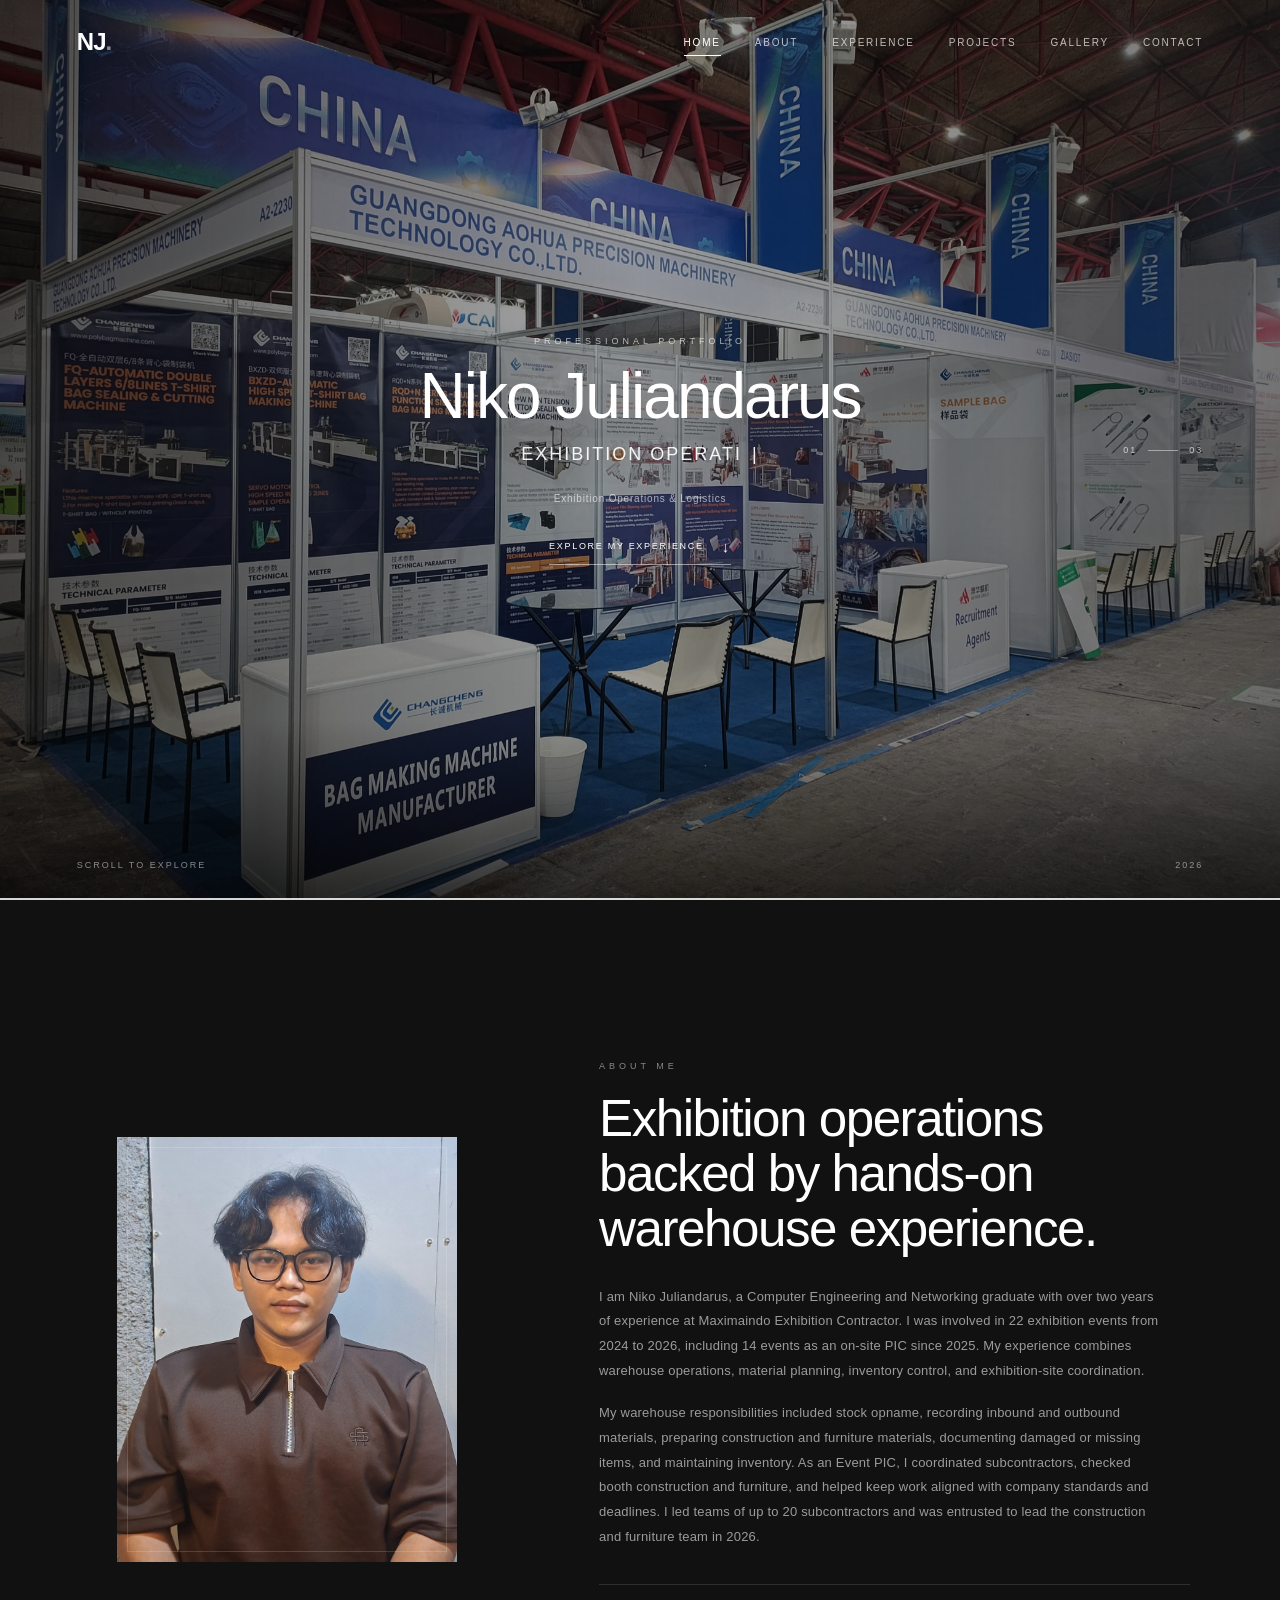
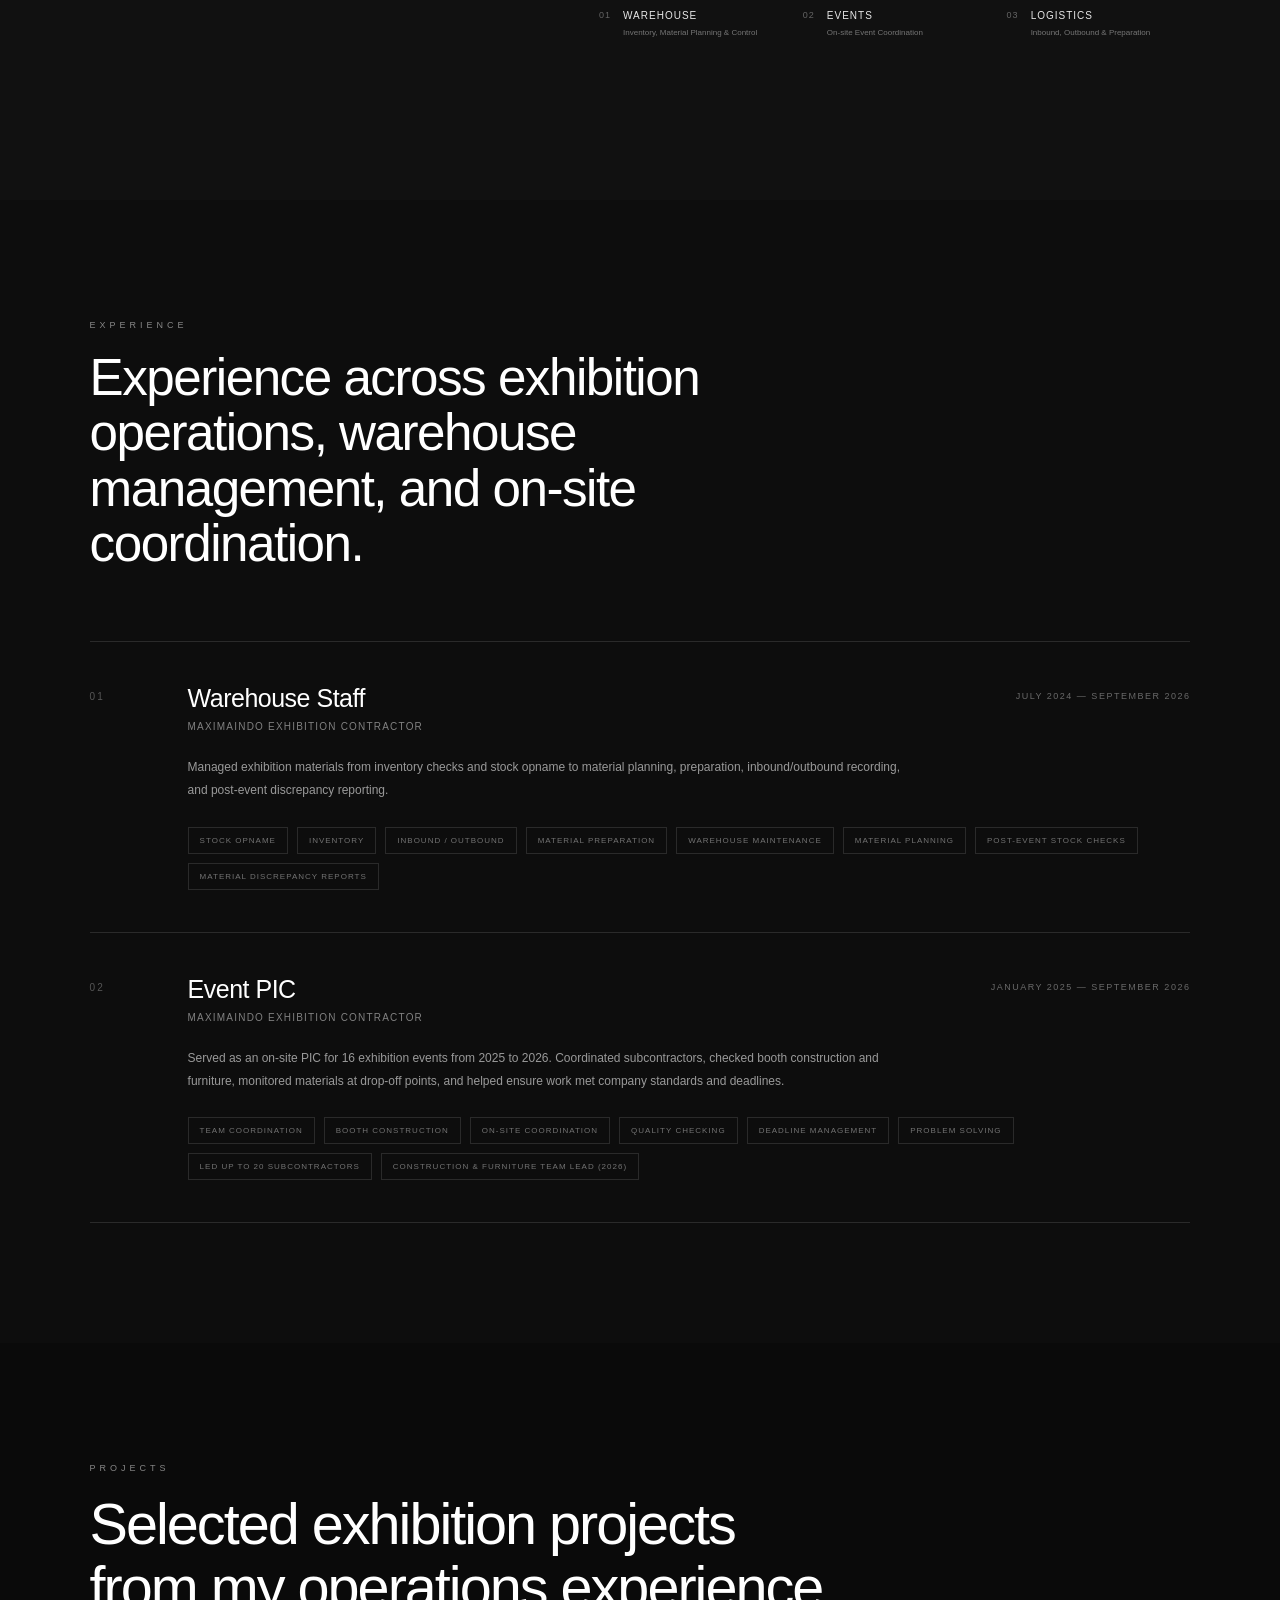
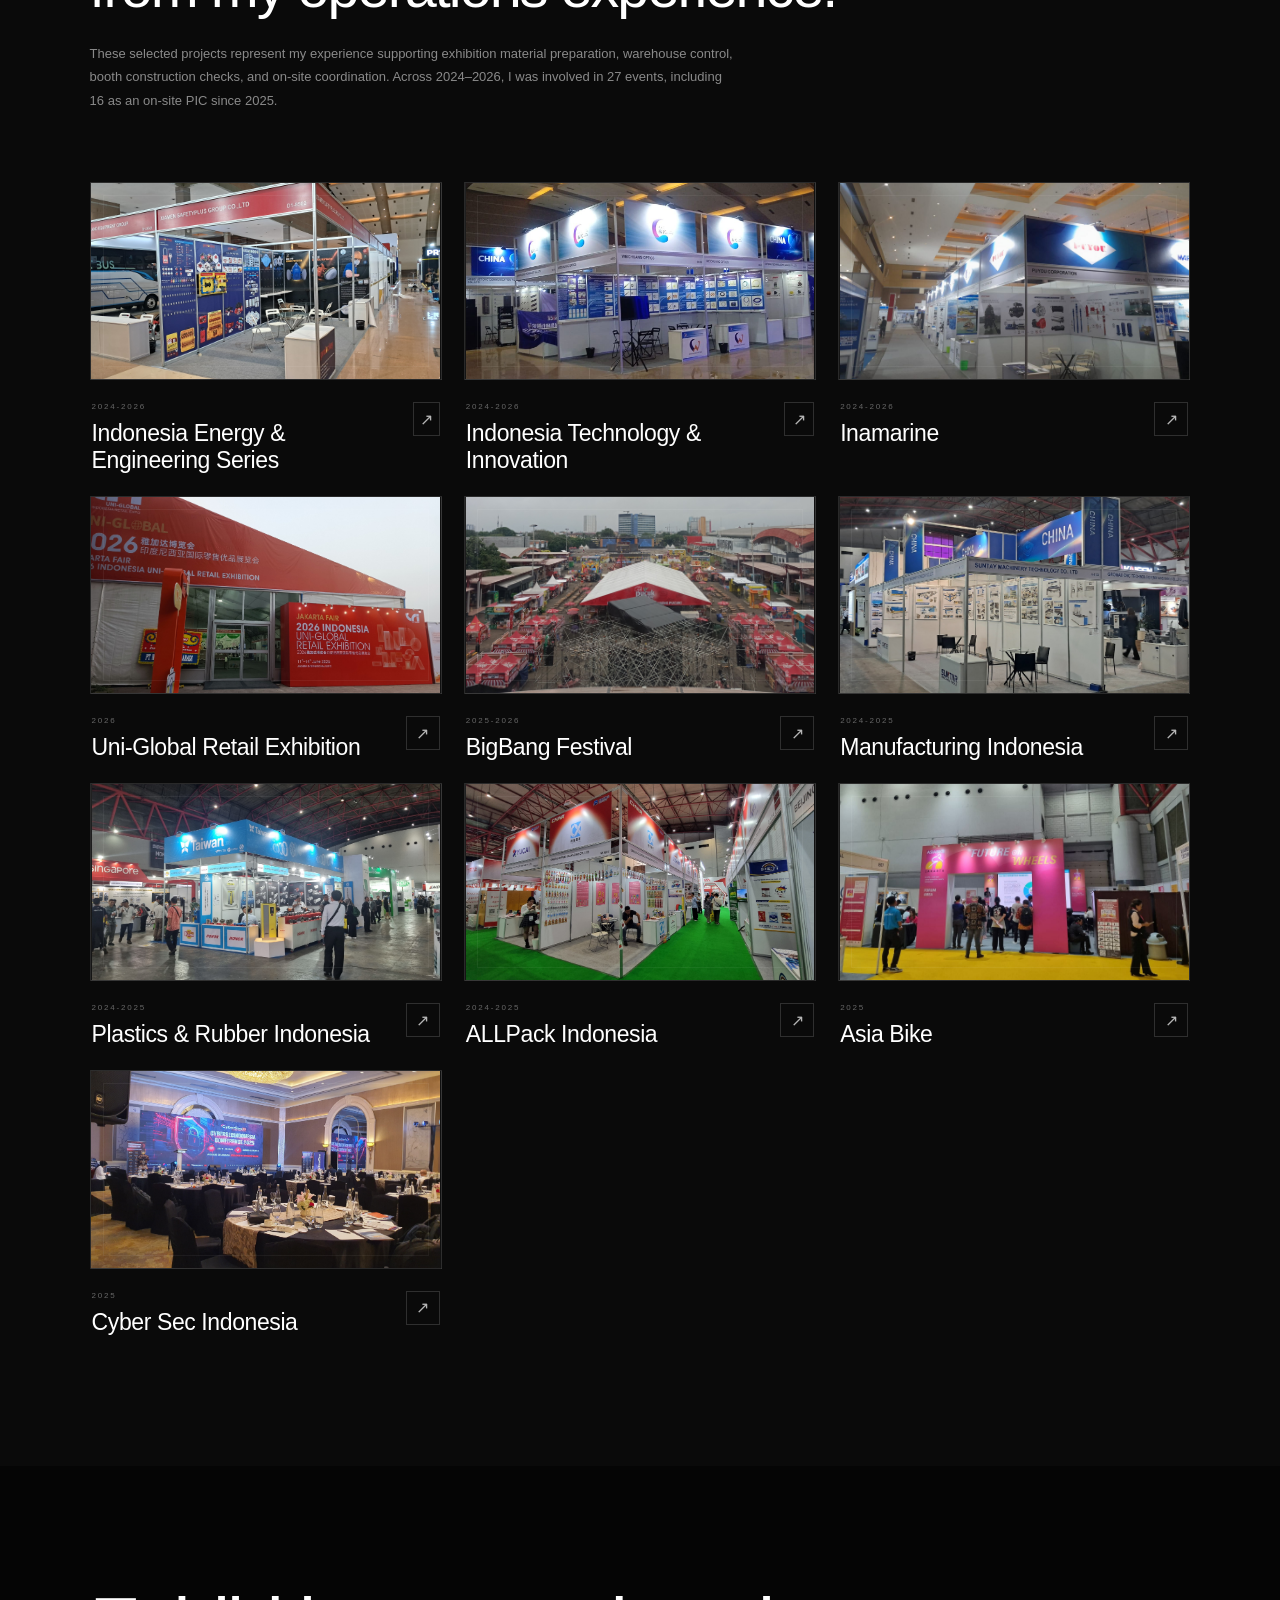
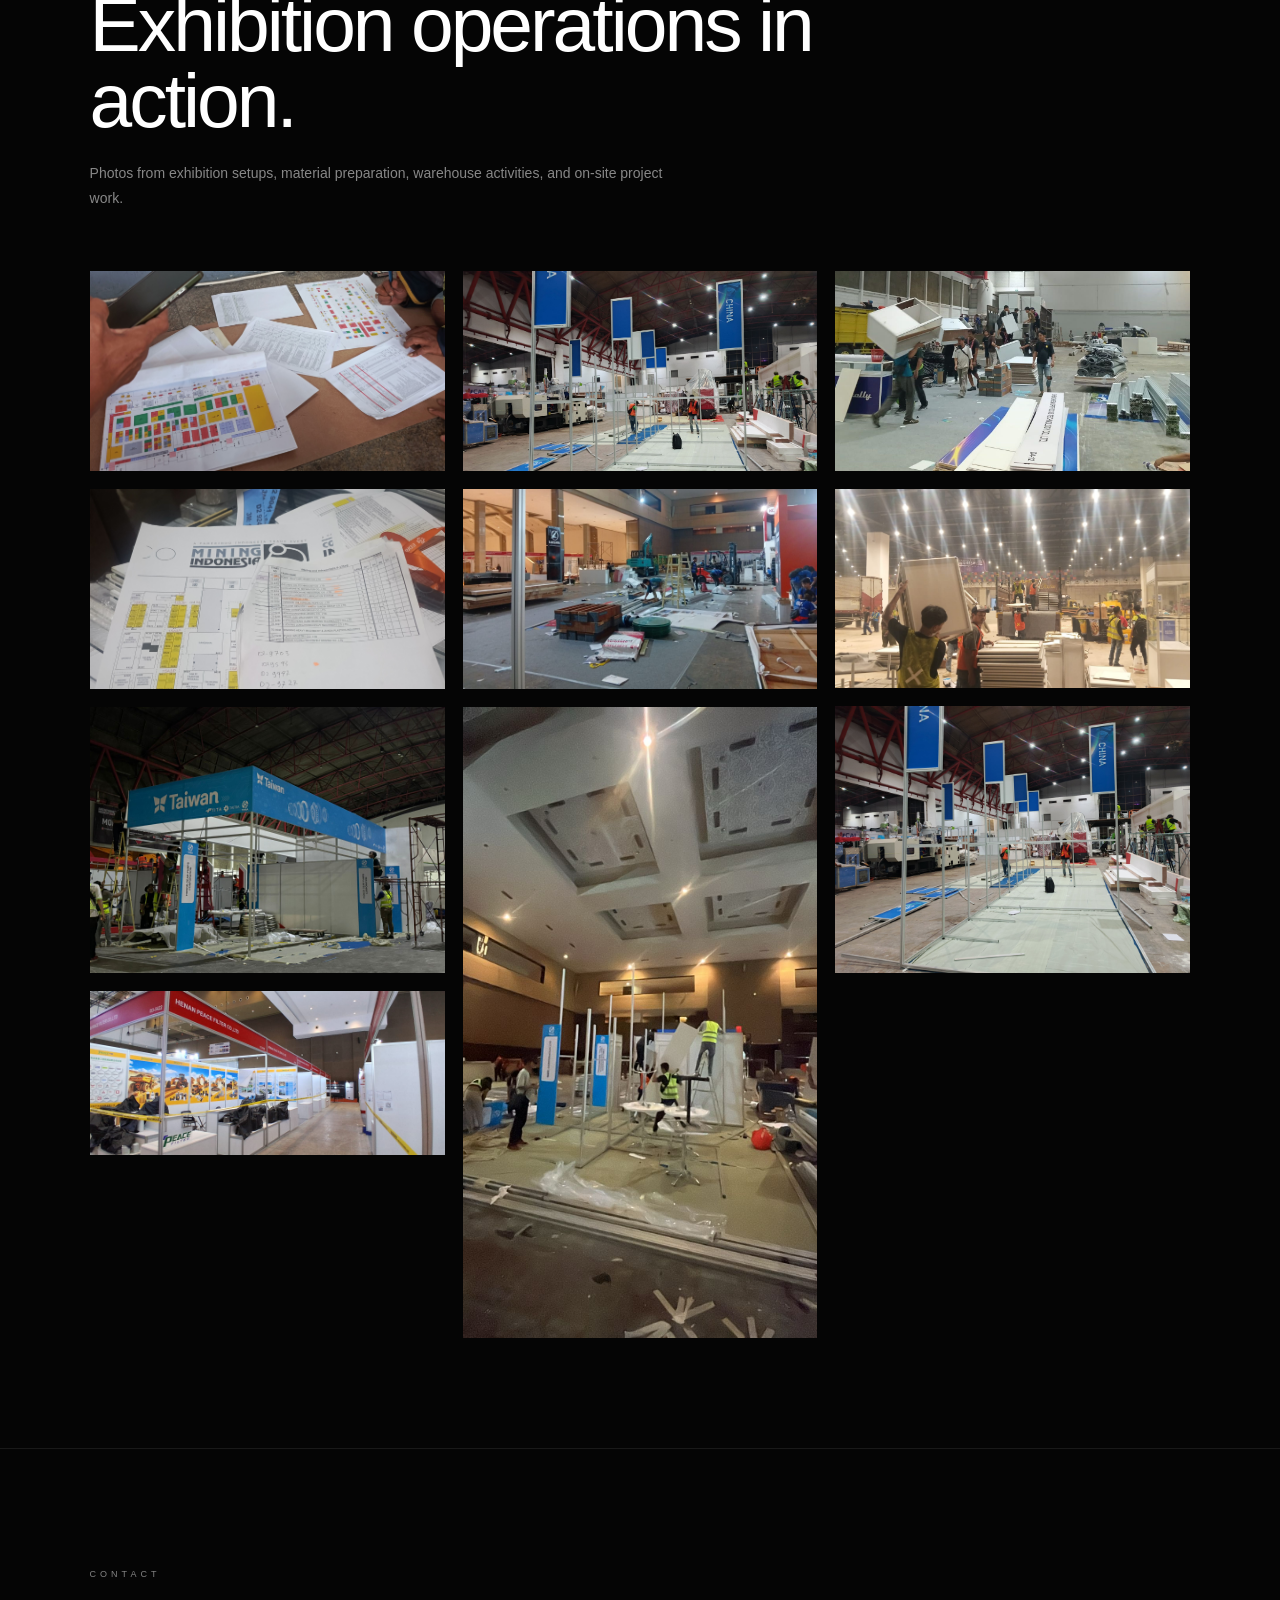
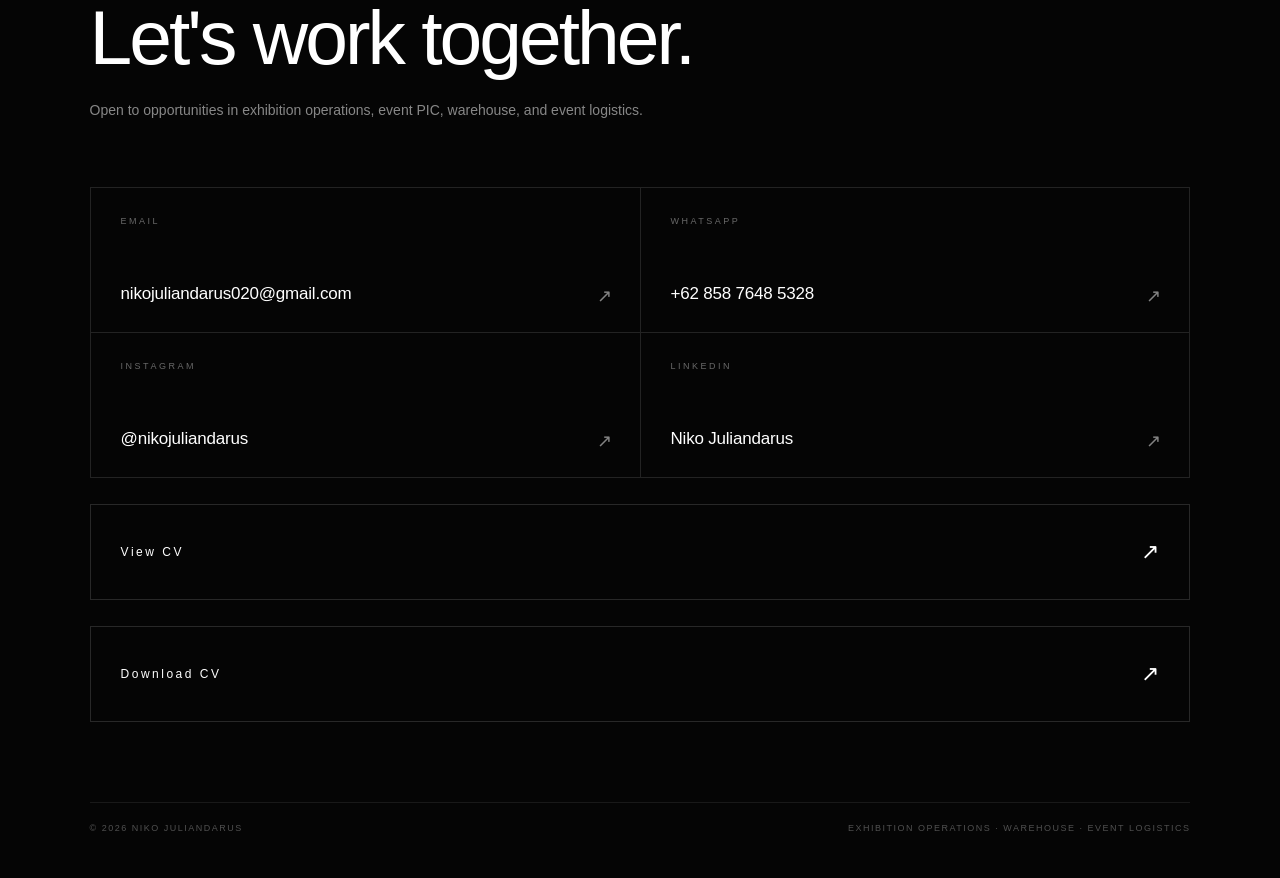
==== index.html @ c2d6fc1d "update index.html" ====
<!DOCTYPE html>
<html lang="en">

<head>

    <meta charset="UTF-8">

    <meta
        name="viewport"
        content="width=device-width, initial-scale=1.0"
    >

    <title>Niko Juliandarus | Portfolio</title>

    <link
        rel="stylesheet"
        href="css/style.css"
    >

</head>


<body>


    <!-- =================================================
         NAVBAR
    ================================================== -->

    <header class="navbar" id="navbar">

        <a
            href="#home"
            class="logo"
        >
            NJ<span>.</span>
        </a>


        <nav class="nav-menu">

            <a
                href="#home"
                class="active"
            >
                Home
            </a>

            <a href="#about">
                About
            </a>

            <a href="#experience">
                Experience
            </a>

            <a href="#projects">
                Projects
            </a>

            <a href="#gallery">
                Gallery
            </a>

            <a href="#contact">
                Contact
            </a>

        </nav>


        <button
            class="menu-toggle"
            aria-label="Open navigation menu"
        >

            <span></span>
            <span></span>
            <span></span>

        </button>

    </header>



    <!-- =================================================
         HOME
    ================================================== -->

    <section
        id="home"
        class="hero"
    >

        <div class="hero-background">

            <img
                src="assets/images/home1.jpg"
                class="hero-slide active"
                alt=""
            >

            <img
                src="assets/images/home2.jpg"
                class="hero-slide"
                alt=""
            >

            <img
                src="assets/images/home3.jpg"
                class="hero-slide"
                alt=""
            >

        </div>


        <div class="hero-overlay"></div>


        <div class="hero-content">

            <p class="hero-label">
                PROFESSIONAL PORTFOLIO
            </p>


            <h1>
                Niko Juliandarus
            </h1>


            <div class="hero-role">

                <span id="typing-role"></span>

                <span class="cursor">
                    |
                </span>

            </div>


            <p class="hero-description">
                Exhibition Operations & Logistics
            </p>


            <a
                href="#experience"
                class="hero-button"
            >

                <span>
                    Explore My Experience
                </span>

                <span>
                    ↓
                </span>

            </a>

        </div>


        <div class="hero-bottom">

            <span>
                Scroll to explore
            </span>

            <span>
                2026
            </span>

        </div>


        <div class="slide-counter">

            <span id="current-slide">
                01
            </span>

            <span class="counter-line"></span>

            <span>
                03
            </span>

        </div>


        <div class="slide-progress">

            <div
                class="slide-progress-bar"
                id="slide-progress-bar"
            ></div>

        </div>

    </section>



    <!-- =================================================
         ABOUT
    ================================================== -->

    <section
        id="about"
        class="about-section"
    >

        <div class="about-container">


            <!-- FOTO -->

            <div class="about-photo">

                <div class="photo-frame">

                    <img
                        src="assets/images/profile.jpg"
                        alt="Niko Juliandarus"
                    >

                </div>

            </div>



            <!-- TEXT -->

            <div class="about-content">

                <p class="section-label">
                    ABOUT ME
                </p>


                <h2>
                    Exhibition operations backed by hands-on warehouse experience.
                </h2>


                <p class="about-text">

                    I am Niko Juliandarus, a Computer Engineering and Networking graduate with over two years of experience at Maximaindo Exhibition Contractor. I was involved in 22 exhibition events from 2024 to 2026, including 14 events as an on-site PIC since 2025. My experience combines warehouse operations, material planning, inventory control, and exhibition-site coordination.

                </p>


                <p class="about-text">

                    My warehouse responsibilities included stock opname, recording inbound and outbound materials, preparing construction and furniture materials, documenting damaged or missing items, and maintaining inventory. As an Event PIC, I coordinated subcontractors, checked booth construction and furniture, and helped keep work aligned with company standards and deadlines. I led teams of up to 20 subcontractors and was entrusted to lead the construction and furniture team in 2026.

                </p>



                <!-- QUICK INFORMATION -->

                <div class="about-info">


                    <div class="info-item">

                        <span class="info-number">
                            01
                        </span>

                        <div>

                            <strong>
                                Warehouse
                            </strong>

                            <small>
                                Inventory, Material Planning & Control
                            </small>

                        </div>

                    </div>


                    <div class="info-item">

                        <span class="info-number">
                            02
                        </span>

                        <div>

                            <strong>
                                Events
                            </strong>

                            <small>
                                On-site Event Coordination
                            </small>

                        </div>

                    </div>


                    <div class="info-item">

                        <span class="info-number">
                            03
                        </span>

                        <div>

                            <strong>
                                Logistics
                            </strong>

                            <small>
                                Inbound, Outbound & Preparation
                            </small>

                        </div>

                    </div>


                </div>

            </div>

        </div>

    </section>



    <!-- =================================================
         FUTURE SECTIONS
    ================================================== -->

    <!-- =================================================
         EXPERIENCE
    ================================================== -->

    <section
        id="experience"
        class="experience-section"
    >

        <div class="experience-container">

            <div class="experience-heading">
                <p class="section-label">EXPERIENCE</p>
                <h2>Experience across exhibition operations, warehouse management, and on-site coordination.</h2>
            </div>

            <div class="experience-list">

                <article class="experience-card">
                    <div class="experience-number">01</div>
                    <div class="experience-content">
                        <div class="experience-top">
                            <div>
                                <h3>Warehouse Staff</h3>
                                <p class="experience-company">Maximaindo Exhibition Contractor</p>
                            </div>
                            <span class="experience-date">July 2024 — September 2026</span>
                        </div>

                        <p class="experience-summary">
                            Managed exhibition materials from inventory checks and stock opname to material planning, preparation, inbound/outbound recording, and post-event discrepancy reporting.
                        </p>

                        <div class="experience-details">
                            <span>Stock Opname</span>
                            <span>Inventory</span>
                            <span>Inbound / Outbound</span>
                            <span>Material Preparation</span>
                            <span>Warehouse Maintenance</span>
                            <span>Material Planning</span>
                            <span>Post-event Stock Checks</span>
                            <span>Material Discrepancy Reports</span>
                        </div>
                    </div>
                </article>

                <article class="experience-card">
                    <div class="experience-number">02</div>
                    <div class="experience-content">
                        <div class="experience-top">
                            <div>
                                <h3>Event PIC</h3>
                                <p class="experience-company">Maximaindo Exhibition Contractor</p>
                            </div>
                            <span class="experience-date">January 2025 — September 2026</span>
                        </div>

                        <p class="experience-summary">
                            Served as an on-site PIC for 16 exhibition events from 2025 to 2026. Coordinated subcontractors, checked booth construction and furniture, monitored materials at drop-off points, and helped ensure work met company standards and deadlines.
                        </p>

                        <div class="experience-details">
                            <span>Team Coordination</span>
                            <span>Booth Construction</span>
                            <span>On-site Coordination</span>
                            <span>Quality Checking</span>
                            <span>Deadline Management</span>
                            <span>Problem Solving</span>
                            <span>Led up to 20 Subcontractors</span>
                            <span>Construction & Furniture Team Lead (2026)</span>
                        </div>
                    </div>
                </article>

            </div>
        </div>
    </section>


   <!-- =================================================
         PROJECTS
    ================================================== -->

    <section
        id="projects"
        class="projects-section"
    >

        <div class="projects-container">

            <div class="projects-heading">
                <p class="section-label">PROJECTS</p>
                <h2>Selected exhibition projects from my operations experience.</h2>
                <p class="projects-intro">
                    These selected projects represent my experience supporting exhibition material preparation,
                    warehouse control, booth construction checks, and on-site coordination. Across 2024–2026,
                    I was involved in 27 events, including 16 as an on-site PIC since 2025.
                </p>
            </div>

            <div class="projects-grid">
                <article class="project-card">
                    <div class="project-visual">
                      <img src="assets/images/Iee.jpg" alt="Indonesia Energy & Engineering Series">
                    </div>
                    <div class="project-info">
                        <div>
                            <p class="project-type">2024-2026</p>
                            <h3>Indonesia Energy & Engineering Series</h3>
                        </div>
                        <span class="project-arrow">↗</span>
                    </div>
                </article>

                <article class="project-card">
                    <div class="project-visual">
                      <img src="assets/images/Inti.jpg" alt="Indonesia Technology & Innovation">
                    </div>
                    <div class="project-info">
                        <div>
                            <p class="project-type">2024-2026</p>
                            <h3>Indonesia Technology & Innovation</h3>
                        </div>
                        <span class="project-arrow">↗</span>
                    </div>
                </article>
              
                <article class="project-card">
                    <div class="project-visual">
                      <img src="assets/images/Inamarine.jpg" alt="Inamarine">
                    </div>
                    <div class="project-info">
                        <div>
                            <p class="project-type">2024-2026</p>
                            <h3>Inamarine</h3>
                        </div>
                        <span class="project-arrow">↗</span>
                    </div>
                </article>

                <article class="project-card">
                    <div class="project-visual">
                      <img src="assets/images/uniglobal.jpg" alt="Uni-Global Retail Exhibition">
                    </div>
                    <div class="project-info">
                        <div>
                            <p class="project-type">2026</p>
                            <h3>Uni-Global Retail Exhibition</h3>
                        </div>
                        <span class="project-arrow">↗</span>
                    </div>
                </article>
              
                <article class="project-card">
                    <div class="project-visual">
                      <img src="assets/images/bigbang.jpg" alt="BigBang 2025-2026">
                    </div>
                    <div class="project-info">
                        <div>
                            <p class="project-type">2025-2026</p>
                            <h3>BigBang Festival</h3>
                        </div>
                        <span class="project-arrow">↗</span>
                    </div>
                </article>
              
                <article class="project-card">
                    <div class="project-visual">
                      <img src="assets/images/Manufacturing.jpg" alt="Manufacturing Indonesia">
                    </div>
                    <div class="project-info">
                        <div>
                            <p class="project-type">2024-2025</p>
                            <h3>Manufacturing Indonesia</h3>
                        </div>
                        <span class="project-arrow">↗</span>
                    </div>
                </article>
              
                <article class="project-card">
                    <div class="project-visual">
                      <img src="assets/images/Pri.jpg" alt="Plastics & Rubber Indonesia">
                    </div>
                    <div class="project-info">
                        <div>
                            <p class="project-type">2024-2025</p>
                            <h3>Plastics & Rubber Indonesia</h3>
                        </div>
                        <span class="project-arrow">↗</span>
                    </div>
                </article>
              
                <article class="project-card">
                    <div class="project-visual">
                      <img src="assets/images/Allpack.jpg" alt="AllPack Indonesia">
                    </div>
                    <div class="project-info">
                        <div>
                            <p class="project-type">2024-2025</p>
                            <h3>ALLPack Indonesia</h3>
                        </div>
                        <span class="project-arrow">↗</span>
                    </div>
                </article>

                <article class="project-card">
                    <div class="project-visual">
                        <img src="assets/images/Asiabike.jpg" alt="Asia Bike">
                    </div>
                    <div class="project-info">
                        <div>
                            <p class="project-type">2025</p>
                            <h3>Asia Bike</h3>
                        </div>
                        <span class="project-arrow">↗</span>
                    </div>
                </article>

                <article class="project-card">
                    <div class="project-visual">
                        <img src="assets/images/Csi.jpg" alt="CyberSecID">
                    </div>
                    <div class="project-info">
                        <div>
                            <p class="project-type">2025</p>
                            <h3>Cyber Sec Indonesia</h3>
                        </div>
                        <span class="project-arrow">↗</span>
                    </div>
                </article>

            </div>
        </div>
    </section>

    <!-- =====================================================
     GALLERY
===================================================== -->

<section class="gallery-section" id="gallery">

    <div class="gallery-container">

        <div class="gallery-heading">
            <h2>Exhibition operations in action.</h2>

            <p class="gallery-intro">
                Photos from exhibition setups, material preparation, warehouse activities,
                and on-site project work.
            </p>
        </div>


        <!-- MASONRY GALLERY -->

        <div class="gallery-masonry">

            <!-- D1 -->
            <div class="gallery-item">
                <img
                    src="assets/images/D1.jpg"
                    alt="Exhibition operations"
                    loading="lazy"
                >
            </div>

            <!-- D2 -->
            <div class="gallery-item">
                <img
                    src="assets/images/D2.jpg"
                    alt="Exhibition operations"
                    loading="lazy"
                >
            </div>

            <!-- D3 -->
            <div class="gallery-item">
                <img
                    src="assets/images/D3.jpg"
                    alt="Exhibition setup"
                    loading="lazy"
                >
            </div>

            <!-- D4 -->
            <div class="gallery-item">
                <img
                    src="assets/images/D4.jpg"
                    alt="Exhibition operations"
                    loading="lazy"
                >
            </div>

            <!-- D5 -->
            <div class="gallery-item">
                <img
                    src="assets/images/D5.jpg"
                    alt="Exhibition booth"
                    loading="lazy"
                >
            </div>

            <!-- D6 -->
            <div class="gallery-item">
                <img
                    src="assets/images/D6.jpg"
                    alt="On-site exhibition work"
                    loading="lazy"
                >
            </div>

            <!-- D7 -->
            <div class="gallery-item">
                <img
                    src="assets/images/D7.jpg"
                    alt="Exhibition setup"
                    loading="lazy"
                >
            </div>

            <!-- D8 -->
            <div class="gallery-item">
                <img
                    src="assets/images/D8.jpg"
                    alt="Event operations"
                    loading="lazy"
                >
            </div>

            <!-- D9 -->
            <div class="gallery-item">
                <img
                    src="assets/images/D9.jpg"
                    alt="Exhibition work"
                    loading="lazy"
                >
            </div>

            <!-- D10 -->
            <div class="gallery-item">
                <img
                    src="assets/images/D10.jpg"
                    alt="Exhibition operations"
                    loading="lazy"
                >
            </div>

        </div>

    </div>

</section>


    <section id="contact" class="contact-section">
        <div class="contact-container">
            <div class="contact-heading">
                <div class="section-label">CONTACT</div>
                <h2>Let's work together.</h2>
                <p>Open to opportunities in exhibition operations, event PIC, warehouse, and event logistics.</p>
            </div>

            <div class="contact-links">
                <a class="contact-card email-link" href="mailto:nikojuliandarus020@gmail.com" data-email="nikojuliandarus020@gmail.com">
                  <span class="contact-type">EMAIL</span>
                  <span class="contact-value">nikojuliandarus020@gmail.com</span>
                  <span class="contact-arrow">↗</span>
                </a>
                <a class="contact-card" href="https://wa.me/6285876485328" target="_blank" rel="noopener">
                    <span class="contact-type">WHATSAPP</span>
                    <span class="contact-value">+62 858 7648 5328</span>
                    <span class="contact-arrow">↗</span>
                </a>
                <a class="contact-card" href="https://instagram.com/nikojuliandarus" target="_blank" rel="noopener">
                    <span class="contact-type">INSTAGRAM</span>
                    <span class="contact-value">@nikojuliandarus</span>
                    <span class="contact-arrow">↗</span>
                </a>
                <a class="contact-card" href="https://www.linkedin.com/in/niko-juliandarus-153a88342?utm_source=share_via&utm_content=profile&utm_medium=member_android" target="_blank" rel="noopener">
                    <span class="contact-type">LINKEDIN</span>
                    <span class="contact-value">Niko Juliandarus</span>
                    <span class="contact-arrow">↗</span>
                </a>
            </div>

            <a class="contact-cta" href="cv/NikoJuliandarus-cv.pdf">
                <span>View CV</span>
                <span>↗</span>
            </a>

            <a class="contact-cta" href="cv/NikoJuliandarus-cv.pdf" id="btn-download-cv">
              <span>Download CV</span>
              <span>↗</span>
            </a>

            <div class="contact-footer">
                <span>© 2026 Niko Juliandarus</span>
                <span>Exhibition Operations · Warehouse · Event Logistics</span>
            </div>
        </div>
    </section>



    <script src="js/script.js"></script>

</body>

</html>
---- css/style.css ----
/* =====================================================
   RESET
===================================================== */

* {
    margin: 0;
    padding: 0;
    box-sizing: border-box;
}


html {
    scroll-behavior: smooth;
}


body {
    margin: 0;

    background: #111;

    color: #fff;

    font-family:
        Arial,
        Helvetica,
        sans-serif;

    overflow-x: hidden;
}


a {
    color: inherit;
    text-decoration: none;
}


button {
    font-family: inherit;
}



/* =====================================================
   NAVBAR
===================================================== */

.navbar {
    position: fixed;

    top: 0;
    left: 0;

    width: 100%;
    height: 85px;

    padding: 0 6vw;

    display: flex;

    align-items: center;

    justify-content: space-between;

    z-index: 1000;

    background:
        rgba(10, 10, 10, 0);

    border-bottom:
        1px solid
        rgba(255, 255, 255, 0);

    transition:
        background 0.4s ease,
        backdrop-filter 0.4s ease,
        -webkit-backdrop-filter 0.4s ease,
        border-color 0.4s ease,
        box-shadow 0.4s ease;
}


.navbar.scrolled {

    background:
        rgba(10, 10, 10, 0.68);

    backdrop-filter:
        blur(16px);

    -webkit-backdrop-filter:
        blur(16px);

    border-bottom:
        1px solid
        rgba(255, 255, 255, 0.08);

    box-shadow:
        0 10px 30px
        rgba(0, 0, 0, 0.15);
}



/* =====================================================
   LOGO
===================================================== */

.logo {
    font-size: 24px;

    font-weight: 600;

    letter-spacing: -1px;

    color: #fff;
}


.logo span {
    opacity: 0.5;
}



/* =====================================================
   NAVIGATION
===================================================== */

.nav-menu {

    display: flex;

    align-items: center;

    gap: 34px;

}


.nav-menu a {

    position: relative;

    color:
        rgba(255, 255, 255, 0.7);

    font-size: 10px;

    font-weight: 500;

    letter-spacing: 1.8px;

    text-transform: uppercase;

    transition:
        color 0.3s ease;

}


.nav-menu a::after {

    content: "";

    position: absolute;

    left: 0;
    bottom: -8px;

    width: 0;
    height: 1px;

    background: #fff;

    transition:
        width 0.3s ease;

}


.nav-menu a:hover {

    color: #fff;

}


.nav-menu a:hover::after {

    width: 100%;

}


.nav-menu a.active {

    color: #fff;

}


.nav-menu a.active::after {

    width: 100%;

}



/* =====================================================
   MOBILE MENU
===================================================== */

.menu-toggle {

    display: none;

    width: 40px;
    height: 40px;

    border: none;

    background: transparent;

    cursor: pointer;

    flex-direction: column;

    justify-content: center;

    align-items: flex-end;

    gap: 6px;

}


.menu-toggle span {

    display: block;

    height: 1px;

    background: #fff;

}


.menu-toggle span:nth-child(1) {

    width: 25px;

}


.menu-toggle span:nth-child(2) {

    width: 17px;

}


.menu-toggle span:nth-child(3) {

    width: 25px;

}



/* =====================================================
   HOME
===================================================== */

.hero {

    position: relative;

    width: 100%;
    height: 100vh;

    min-height: 600px;

    overflow: hidden;

    display: flex;

    align-items: center;

    justify-content: center;

}



/* =====================================================
   HERO BACKGROUND
===================================================== */

.hero-background {

    position: absolute;

    inset: 0;

    width: 100%;
    height: 100%;

    overflow: hidden;

    z-index: 0;

    background: #111;

}


.hero-slide {

    position: absolute;

    inset: 0;

    width: 100%;
    height: 100%;

    object-fit: cover;

    object-position: center;

    display: block;

    opacity: 0;

    transition:
        opacity 1.8s ease-in-out;

    backface-visibility: hidden;

    -webkit-backface-visibility: hidden;

}


.hero-slide.active {

    opacity: 1;

    z-index: 2;

}



/* =====================================================
   HERO OVERLAY
===================================================== */

.hero-overlay {

    position: absolute;

    inset: 0;

    z-index: 3;

    background:
        linear-gradient(
            90deg,
            rgba(0, 0, 0, 0.60),
            rgba(0, 0, 0, 0.35),
            rgba(0, 0, 0, 0.55)
        );

    pointer-events: none;

}



/* =====================================================
   HERO BOTTOM GRADIENT
===================================================== */

.hero::after {

    content: "";

    position: absolute;

    left: 0;
    right: 0;
    bottom: 0;

    height: 180px;

    z-index: 4;

    background:
        linear-gradient(
            to top,
            rgba(0, 0, 0, 0.65),
            transparent
        );

    pointer-events: none;

}



/* =====================================================
   HERO CONTENT
===================================================== */

.hero-content {

    position: relative;

    z-index: 5;

    width: 100%;

    padding: 0 25px;

    text-align: center;

    display: flex;

    flex-direction: column;

    align-items: center;

}


.hero-label {

    margin-bottom: 18px;

    color:
        rgba(255, 255, 255, 0.65);

    font-size: 9px;

    font-weight: 500;

    letter-spacing: 4px;

    text-transform: uppercase;

}


.hero h1 {

    margin:
        0 0 16px;

    color: #fff;

    font-size:
        clamp(42px, 5vw, 68px);

    font-weight: 500;

    line-height: 1;

    letter-spacing: -2px;

}



/* =====================================================
   TYPING
===================================================== */

.hero-role {

    min-height: 28px;

    margin-bottom: 18px;

    color:
        rgba(255, 255, 255, 0.92);

    font-size:
        clamp(14px, 1.5vw, 18px);

    letter-spacing: 2px;

    text-transform: uppercase;

}


.cursor {

    display: inline-block;

    margin-left: 3px;

    animation:
        blink 0.8s infinite;

}


@keyframes blink {

    0%,
    45% {
        opacity: 1;
    }

    46%,
    100% {
        opacity: 0;
    }

}


.hero-description {

    max-width: 420px;

    margin:
        0 0 30px;

    color:
        rgba(255, 255, 255, 0.62);

    font-size: 10px;

    line-height: 1.8;

    letter-spacing: 0.8px;

}



/* =====================================================
   HERO BUTTON
===================================================== */

.hero-button {

    display: inline-flex;

    align-items: center;

    gap: 18px;

    padding-bottom: 9px;

    border-bottom:
        1px solid
        rgba(255, 255, 255, 0.5);

    color: #fff;

    font-size: 9px;

    letter-spacing: 1.7px;

    text-transform: uppercase;

    transition:
        gap 0.3s ease,
        border-color 0.3s ease;

}


.hero-button:hover {

    gap: 28px;

    border-color: #fff;

}


.hero-button span:last-child {

    font-size: 15px;

    transition:
        transform 0.3s ease;

}


.hero-button:hover span:last-child {

    transform:
        translateY(4px);

}



/* =====================================================
   HERO BOTTOM
===================================================== */

.hero-bottom {

    position: absolute;

    left: 6vw;
    right: 6vw;

    bottom: 30px;

    z-index: 6;

    display: flex;

    justify-content: space-between;

    color:
        rgba(255, 255, 255, 0.5);

    font-size: 9px;

    letter-spacing: 2px;

    text-transform: uppercase;

}



/* =====================================================
   SLIDE COUNTER
===================================================== */

.slide-counter {

    position: absolute;

    top: 50%;

    right: 6vw;

    z-index: 6;

    transform:
        translateY(-50%);

    display: flex;

    align-items: center;

    gap: 11px;

    color:
        rgba(255, 255, 255, 0.7);

    font-size: 9px;

    letter-spacing: 2px;

}


.counter-line {

    width: 30px;

    height: 1px;

    background:
        rgba(255, 255, 255, 0.45);

}



/* =====================================================
   SLIDE PROGRESS
===================================================== */

.slide-progress {

    position: absolute;

    left: 50%;

    bottom: 0;

    z-index: 7;

    width: 100%;

    height: 2px;

    transform:
        translateX(-50%);

    background:
        rgba(255, 255, 255, 0.15);

}


.slide-progress-bar {

    width: 0%;

    height: 100%;

    background:
        rgba(255, 255, 255, 0.8);

}



/* =====================================================
   ABOUT SECTION
===================================================== */

.about-section {

    position: relative;

    min-height: 100vh;

    background: #111;

    display: flex;

    align-items: center;

    padding:
        120px 7vw;

}


.about-container {

    width: 100%;

    max-width: 1180px;

    margin: 0 auto;

    display: grid;

    grid-template-columns:
        minmax(250px, 0.8fr)
        minmax(400px, 1.2fr);

    align-items: center;

    gap: 9vw;

}



/* =====================================================
   ABOUT PHOTO
===================================================== */

.about-photo {

    display: flex;

    justify-content: center;

    align-items: center;

}


.photo-frame {

    position: relative;

    width: min(100%, 340px);

    aspect-ratio: 4 / 5;

    overflow: hidden;

    background: #1a1a1a;

}


.photo-frame::before {

    content: "";

    position: absolute;

    inset: 10px;

    border:
        1px solid
        rgba(255, 255, 255, 0.15);

    z-index: 2;

    pointer-events: none;

}


.photo-frame img {

    width: 100%;

    height: 100%;

    display: block;

    object-fit: cover;

    object-position: center;

}



/* =====================================================
   ABOUT CONTENT
===================================================== */

.about-content {

    max-width: 620px;

}


.section-label {

    margin-bottom: 20px;

    color:
        rgba(255, 255, 255, 0.5);

    font-size: 9px;

    letter-spacing: 4px;

    text-transform: uppercase;

}


.about-content h2 {

    max-width: 580px;

    margin-bottom: 28px;

    color: #fff;

    font-size:
        clamp(32px, 4vw, 54px);

    font-weight: 400;

    line-height: 1.08;

    letter-spacing: -1.5px;

}


.about-text {

    max-width: 560px;

    margin-bottom: 18px;

    color:
        rgba(255, 255, 255, 0.58);

    font-size: 13px;

    line-height: 1.9;

    letter-spacing: 0.2px;

}



/* =====================================================
   ABOUT INFORMATION
===================================================== */

.about-info {

    margin-top: 35px;

    padding-top: 25px;

    border-top:
        1px solid
        rgba(255, 255, 255, 0.12);

    display: grid;

    grid-template-columns:
        repeat(3, 1fr);

    gap: 20px;

}


.info-item {

    display: flex;

    align-items: flex-start;

    gap: 12px;

}


.info-number {

    color:
        rgba(255, 255, 255, 0.35);

    font-size: 9px;

    letter-spacing: 1px;

}


.info-item strong {

    display: block;

    margin-bottom: 6px;

    color:
        rgba(255, 255, 255, 0.9);

    font-size: 10px;

    font-weight: 500;

    letter-spacing: 1px;

    text-transform: uppercase;

}


.info-item small {

    display: block;

    color:
        rgba(255, 255, 255, 0.42);

    font-size: 8px;

    line-height: 1.5;

}



/* =====================================================
   EXPERIENCE SECTION
===================================================== */

.experience-section {
    position: relative;
    min-height: 100vh;
    background: #0d0d0d;
    padding: 120px 7vw;
    display: flex;
    align-items: center;
}

.experience-container {
    width: 100%;
    max-width: 1180px;
    margin: 0 auto;
}

.experience-heading {
    max-width: 700px;
    margin-bottom: 70px;
}

.experience-heading h2 {
    max-width: 680px;
    margin: 0;
    color: #fff;
    font-size: clamp(32px, 4vw, 54px);
    font-weight: 400;
    line-height: 1.08;
    letter-spacing: -1.5px;
}

.experience-list {
    border-top: 1px solid rgba(255,255,255,0.12);
}

.experience-card {
    display: grid;
    grid-template-columns: 70px 1fr;
    gap: 28px;
    padding: 42px 0;
    border-bottom: 1px solid rgba(255,255,255,0.12);
}

.experience-number {
    color: rgba(255,255,255,0.3);
    font-size: 10px;
    letter-spacing: 2px;
    padding-top: 7px;
}

.experience-top {
    display: flex;
    justify-content: space-between;
    align-items: flex-start;
    gap: 30px;
}

.experience-content h3 {
    margin: 0 0 8px;
    color: #fff;
    font-size: 25px;
    font-weight: 400;
    letter-spacing: -0.5px;
}

.experience-company {
    margin: 0;
    color: rgba(255,255,255,0.48);
    font-size: 10px;
    letter-spacing: 1.2px;
    text-transform: uppercase;
}

.experience-date {
    flex-shrink: 0;
    color: rgba(255,255,255,0.38);
    font-size: 9px;
    letter-spacing: 1.5px;
    text-transform: uppercase;
    padding-top: 7px;
}

.experience-summary {
    max-width: 720px;
    margin: 24px 0 25px;
    color: rgba(255,255,255,0.58);
    font-size: 12px;
    line-height: 1.9;
}

.experience-details {
    display: flex;
    flex-wrap: wrap;
    gap: 9px;
}

.experience-details span {
    padding: 8px 11px;
    border: 1px solid rgba(255,255,255,0.12);
    color: rgba(255,255,255,0.42);
    font-size: 8px;
    letter-spacing: 1px;
    text-transform: uppercase;
}

/* =====================================================
   FUTURE SECTIONS
===================================================== */

.empty-section {

    min-height: 100vh;

    background: #111;

}



/* =====================================================
   TABLET
===================================================== */

@media (max-width: 900px) {

    .navbar {

        padding:
            0 5vw;

    }


    .nav-menu {

        gap: 22px;

    }


    .nav-menu a {

        font-size: 9px;

    }


    .hero-bottom {

        left: 5vw;

        right: 5vw;

    }


    .slide-counter {

        right: 5vw;

    }


    .about-container {

        gap: 5vw;

    }


    .about-content h2 {

        font-size: 38px;

    }


    .about-text {

        font-size: 12px;

    }

}



@media (max-width: 700px) {

    .experience-section {
        min-height: auto;
        padding: 100px 7vw;
    }

    .experience-heading {
        margin-bottom: 50px;
    }

    .experience-heading h2 {
        font-size: clamp(30px, 9vw, 42px);
    }

    .experience-card {
        grid-template-columns: 1fr;
        gap: 14px;
        padding: 34px 0;
    }

    .experience-number {
        padding-top: 0;
    }

    .experience-top {
        display: block;
    }

    .experience-content h3 {
        font-size: 22px;
    }

    .experience-date {
        display: block;
        padding-top: 12px;
    }

    .experience-summary {
        font-size: 11px;
    }

}

/* =====================================================
   MOBILE
===================================================== */

@media (max-width: 700px) {

    .navbar {

        height: 75px;

        padding:
            0 7vw;

    }


    .nav-menu {

        position: fixed;

        top: 0;

        right: -100%;

        width: 78%;

        height: 100vh;

        background:
            rgba(12, 12, 12, 0.96);

        backdrop-filter:
            blur(18px);

        -webkit-backdrop-filter:
            blur(18px);

        display: flex;

        flex-direction: column;

        justify-content: center;

        align-items: center;

        gap: 30px;

        transition:
            right 0.4s ease;

    }


    .nav-menu.open {

        right: 0;

    }


    .nav-menu a {

        font-size: 11px;

        letter-spacing: 2px;

    }


    .menu-toggle {

        display: flex;

        position: relative;

        z-index: 1001;

    }



    /* HOME */

    .hero {

        min-height: 650px;

    }


    .hero-label {

        font-size: 7px;

        letter-spacing: 3px;

        margin-bottom: 15px;

    }


    .hero h1 {

        font-size:
            clamp(36px, 10vw, 52px);

        letter-spacing: -1.5px;

    }


    .hero-role {

        font-size: 12px;

        letter-spacing: 1.4px;

    }


    .hero-description {

        max-width: 300px;

        font-size: 9px;

    }


    .slide-counter {

        top: auto;

        right: 7vw;

        bottom: 85px;

        transform: none;

    }


    .hero-bottom {

        left: 7vw;

        right: 7vw;

        bottom: 28px;

    }


    .hero-bottom span {

        font-size: 7px;

        letter-spacing: 1.5px;

    }



    /* ABOUT */

    .about-section {

        min-height: auto;

        padding:
            100px 7vw;

    }


    .about-container {

        grid-template-columns: 1fr;

        gap: 50px;

    }


    .about-photo {

        justify-content: center;

    }


    .photo-frame {

        width: min(72vw, 280px);

    }


    .about-content {

        max-width: 100%;

    }


    .section-label {

        margin-bottom: 16px;

    }


    .about-content h2 {

        font-size:
            clamp(30px, 9vw, 42px);

        margin-bottom: 24px;

    }


    .about-text {

        font-size: 12px;

        line-height: 1.85;

    }


    .about-info {

        grid-template-columns: 1fr;

        gap: 18px;

    }

}



/* =====================================================
   SMALL MOBILE
===================================================== */

@media (max-width: 380px) {

    .hero h1 {

        font-size: 34px;

    }


    .hero-role {

        font-size: 11px;

    }


    .about-content h2 {

        font-size: 29px;

    }


    .photo-frame {

        width: 75vw;

    }

}
/* =====================================================
   PROJECTS
===================================================== */

.projects-section {
    min-height: auto;
    padding: 120px 7vw 130px;
    background: #0a0a0a;
}

.projects-container {
    max-width: 1280px;
    margin: 0 auto;
}

.projects-heading {
    max-width: 760px;
    margin-bottom: 70px;
}

.projects-heading h2 {
    margin: 0 0 24px;
    font-size: clamp(34px, 4.5vw, 64px);
    line-height: 1.08;
    font-weight: 400;
    letter-spacing: -2px;
}

.projects-intro {
    max-width: 650px;
    margin: 0;
    color: rgba(255,255,255,.52);
    font-size: 13px;
    line-height: 1.8;
}

.projects-grid {
    display: grid;
    grid-template-columns: repeat(3, 1fr);
    gap: 22px;
}

.project-card {
    min-width: 0;
}

.project-visual {
    position: relative;
    aspect-ratio: 16 / 9;
    display: flex;
    align-items: center;
    justify-content: center;
    overflow: hidden;
    border: 1px solid rgba(255,255,255,.10);
    background:
        linear-gradient(135deg, rgba(255,255,255,.07), transparent 45%),
        #111;
    transition: transform .35s ease, border-color .35s ease;
}

.project-visual img {
    width: 100%;
    height: 100%;
    object-fit: contain;
    display: block;
}

.project-visual::after {
    content: "";
    position: absolute;
    inset: 12px;
    border: 1px solid rgba(255,255,255,.05);
    pointer-events: none;
}

.project-visual span {
    position: absolute;
    top: 18px;
    left: 18px;
    font-size: 10px;
    letter-spacing: 2px;
    color: rgba(255,255,255,.42);
}

.project-visual p {
    margin: 0;
    font-size: 9px;
    letter-spacing: 3px;
    color: rgba(255,255,255,.25);
}

.project-card:hover .project-visual {
    transform: translateY(-5px);
    border-color: rgba(255,255,255,.28);
}

.project-info {
    display: flex;
    align-items: flex-start;
    justify-content: space-between;
    gap: 20px;
    padding: 22px 2px 0;
}

.project-type {
    margin: 0 0 9px;
    font-size: 8px;
    letter-spacing: 1.8px;
    color: rgba(255,255,255,.38);
}

.project-info h3 {
    margin: 0;
    font-size: 23px;
    font-weight: 400;
    letter-spacing: -.4px;
}

.project-arrow {
    display: inline-flex;
    align-items: center;
    justify-content: center;
    width: 34px;
    height: 34px;
    border: 1px solid rgba(255,255,255,.15);
    color: rgba(255,255,255,.7);
    font-size: 16px;
    transition: .3s ease;
}

.project-card:hover .project-arrow {
    border-color: rgba(255,255,255,.5);
    transform: translate(2px, -2px);
}

/* PROJECTS — TABLET */
@media (max-width: 900px) {
    .projects-grid {
        grid-template-columns: 1fr 1fr;
    }
}

/* PROJECTS — MOBILE */
@media (max-width: 600px) {
    .projects-section {
        padding: 90px 7vw 100px;
    }

    .projects-heading {
        margin-bottom: 48px;
    }

    .projects-heading h2 {
        font-size: clamp(31px, 9vw, 42px);
        letter-spacing: -1.2px;
    }

    .projects-intro {
        font-size: 12px;
        line-height: 1.75;
    }

    .projects-grid {
        grid-template-columns: 1fr;
        gap: 48px;
    }

    .project-visual {
        aspect-ratio: 16 / 10;
    }

    .project-info h3 {
        font-size: 21px;
    }
}

/* Gallery */
.gallery-section {
    padding: 120px 7vw 110px;
    background: #050505;
}

.gallery-container {
    max-width: 1280px;
    margin: 0 auto;
}

.gallery-heading {
    max-width: 760px;
    margin-bottom: 60px;
}

.gallery-heading h2 {
    margin: 0 0 22px;
    font-size: clamp(42px, 6vw, 78px);
    line-height: 1;
    font-weight: 400;
    letter-spacing: -3px;
}

.gallery-intro {
    max-width: 600px;
    margin: 0;
    color: rgba(255,255,255,.52);
    font-size: 14px;
    line-height: 1.8;
}

/* True Masonry */
.gallery-masonry {
    display: flex;
    align-items: flex-start;
    gap: 18px;
    width: 100%;
}

.gallery-column {
    flex: 1;
    min-width: 0;
    display: flex;
    flex-direction: column;
    gap: 18px;
}

.gallery-item {
    width: 100%;
    margin: 0;
    overflow: hidden;
}

.gallery-item img {
    display: block;
    width: 100%;
    height: auto;
    object-fit: contain;
    transition: transform .45s ease;
}

.gallery-item:hover img {
    transform: scale(1.025);
}


/* Tablet */
@media (max-width: 900px) {

    .gallery-section {
        padding: 90px 7vw 80px;
    }

    .gallery-masonry {
        gap: 16px;
    }

    .gallery-column {
        gap: 16px;
    }
}


/* Mobile */
@media (max-width: 600px) {

    .gallery-section {
        padding: 80px 7vw 65px;
    }

    .gallery-heading {
        margin-bottom: 42px;
    }

    .gallery-heading h2 {
        font-size: clamp(38px, 11vw, 52px);
        letter-spacing: -2px;
    }

    .gallery-intro {
        font-size: 12px;
    }

    .gallery-masonry {
        display: block;
    }

    .gallery-column {
        display: flex;
        width: 100%;
        gap: 14px;
        margin-bottom: 14px;
    }

    .gallery-column + .gallery-column {
        display: none;
    }
}

/* Contact */
.contact-section {
    min-height: auto;
    padding: 120px 7vw 45px;
    background: #050505;
    border-top: 1px solid rgba(255,255,255,.08);
}

.contact-container {
    max-width: 1280px;
    margin: 0 auto;
}

.contact-heading {
    max-width: 760px;
    margin-bottom: 64px;
}

.contact-heading h2 {
    margin: 0 0 22px;
    font-size: clamp(42px,6vw,78px);
    line-height: 1;
    font-weight: 400;
    letter-spacing: -3px;
}

.contact-heading p {
    max-width: 600px;
    margin: 0;
    color: rgba(255,255,255,.52);
    font-size: 14px;
    line-height: 1.8;
}

.contact-links {
    display: grid;
    grid-template-columns: repeat(2,1fr);
    border-top: 1px solid rgba(255,255,255,.12);
    border-left: 1px solid rgba(255,255,255,.12);
}

.contact-card {
    position: relative;
    min-height: 145px;
    padding: 28px 30px;
    display: flex;
    flex-direction: column;
    justify-content: space-between;
    border-right: 1px solid rgba(255,255,255,.12);
    border-bottom: 1px solid rgba(255,255,255,.12);
    color: #fff;
    text-decoration: none;
    transition: background .3s ease, transform .3s ease;
}

.contact-card:hover {
    background: rgba(255,255,255,.045);
    transform: translateY(-3px);
}

.contact-type {
    font-size: 9px;
    letter-spacing: 2.5px;
    color: rgba(255,255,255,.4);
}

.contact-value {
    margin-top: 28px;
    padding-right: 30px;
    font-size: 17px;
    letter-spacing: -.2px;
}

.contact-arrow {
    position: absolute;
    right: 28px;
    bottom: 25px;
    font-size: 18px;
    color: rgba(255,255,255,.5);
    transition: transform .3s ease, color .3s ease;
}

.contact-card:hover .contact-arrow {
    color: #fff;
    transform: translate(3px,-3px);
}

.contact-cta {
    margin-top: 26px;
    min-height: 96px;
    padding: 0 30px;
    display: flex;
    align-items: center;
    justify-content: space-between;
    border: 1px solid rgba(255,255,255,.14);
    color: #fff;
    text-decoration: none;
    font-size: 12px;
    letter-spacing: 2.5px;
    transition: background .3s ease, border-color .3s ease;
}

.contact-cta:hover {
    background: rgba(255,255,255,.06);
    border-color: rgba(255,255,255,.3);
}

.contact-cta span:last-child {
    font-size: 22px;
    letter-spacing: 0;
}

.contact-footer {
    margin-top: 80px;
    padding-top: 20px;
    display: flex;
    justify-content: space-between;
    gap: 20px;
    border-top: 1px solid rgba(255,255,255,.08);
    color: rgba(255,255,255,.3);
    font-size: 9px;
    letter-spacing: 1.5px;
    text-transform: uppercase;
}

@media (max-width:700px) {

    .contact-section {
        padding: 90px 7vw 35px;
    }

    .contact-heading {
        margin-bottom: 46px;
    }

    .contact-heading h2 {
        font-size: clamp(38px,11vw,52px);
        letter-spacing: -2px;
    }

    .contact-heading p {
        font-size: 12px;
    }

    .contact-links {
        grid-template-columns: 1fr;
    }

    .contact-card {
        min-height: 125px;
        padding: 24px;
    }

    .contact-value {
        margin-top: 22px;
        font-size: 15px;
    }

    .contact-arrow {
        right: 23px;
        bottom: 22px;
    }

    .contact-cta {
        min-height: 82px;
        padding: 0 24px;
        font-size: 10px;
    }

    .contact-footer {
        margin-top: 60px;
        flex-direction: column;
        gap: 10px;
        font-size: 8px;
    }

}
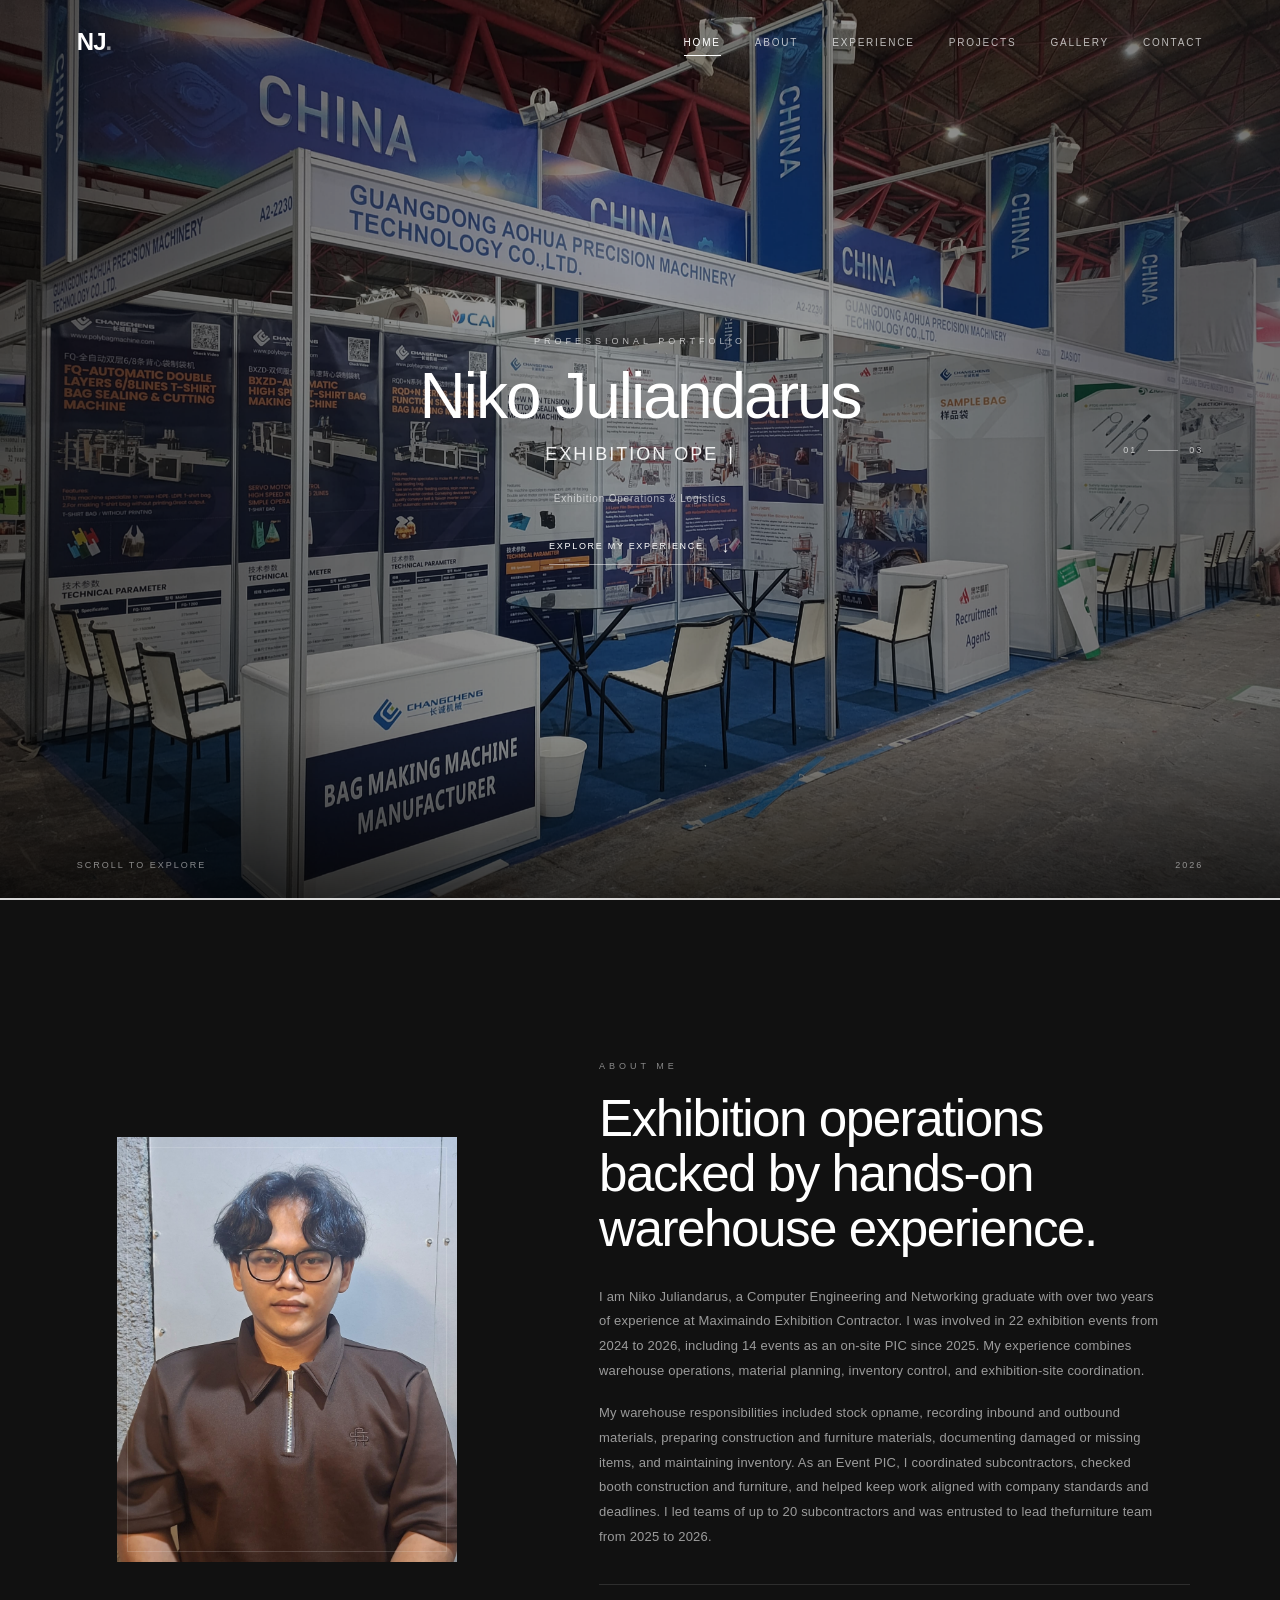
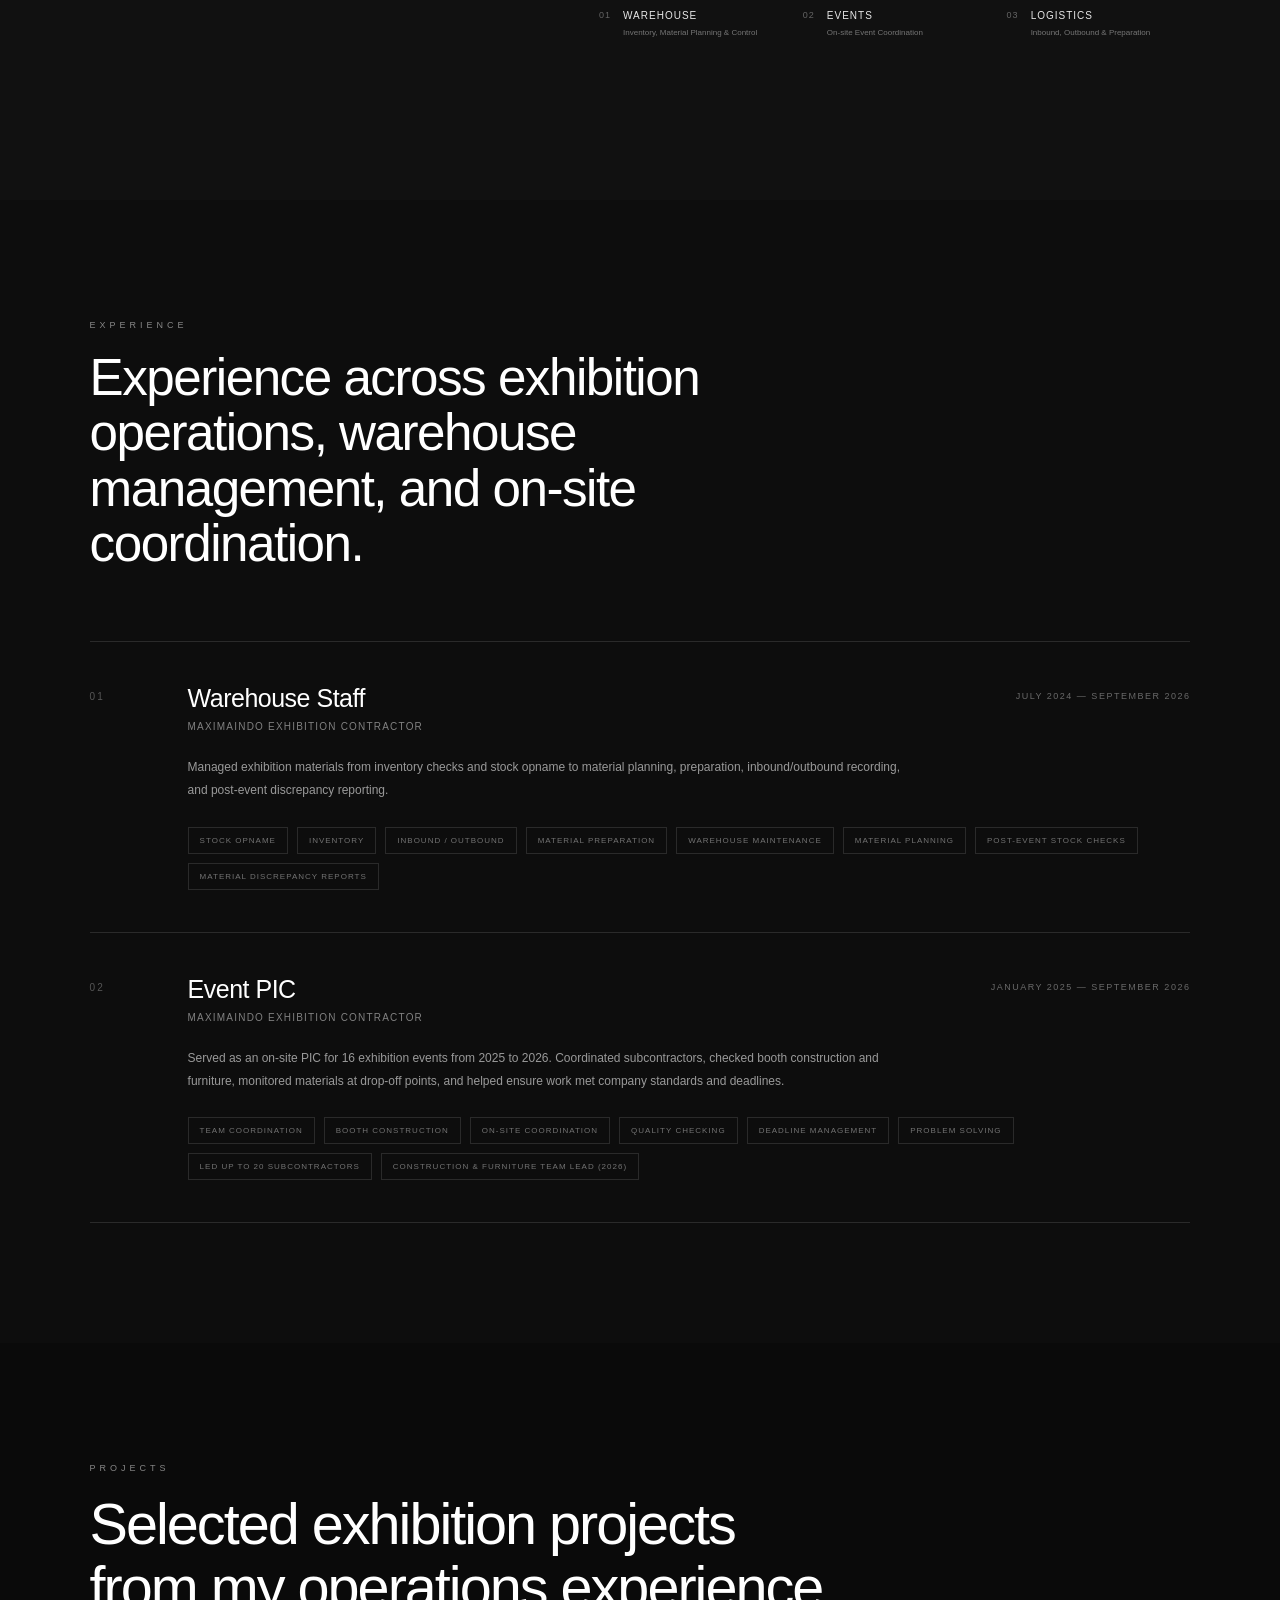
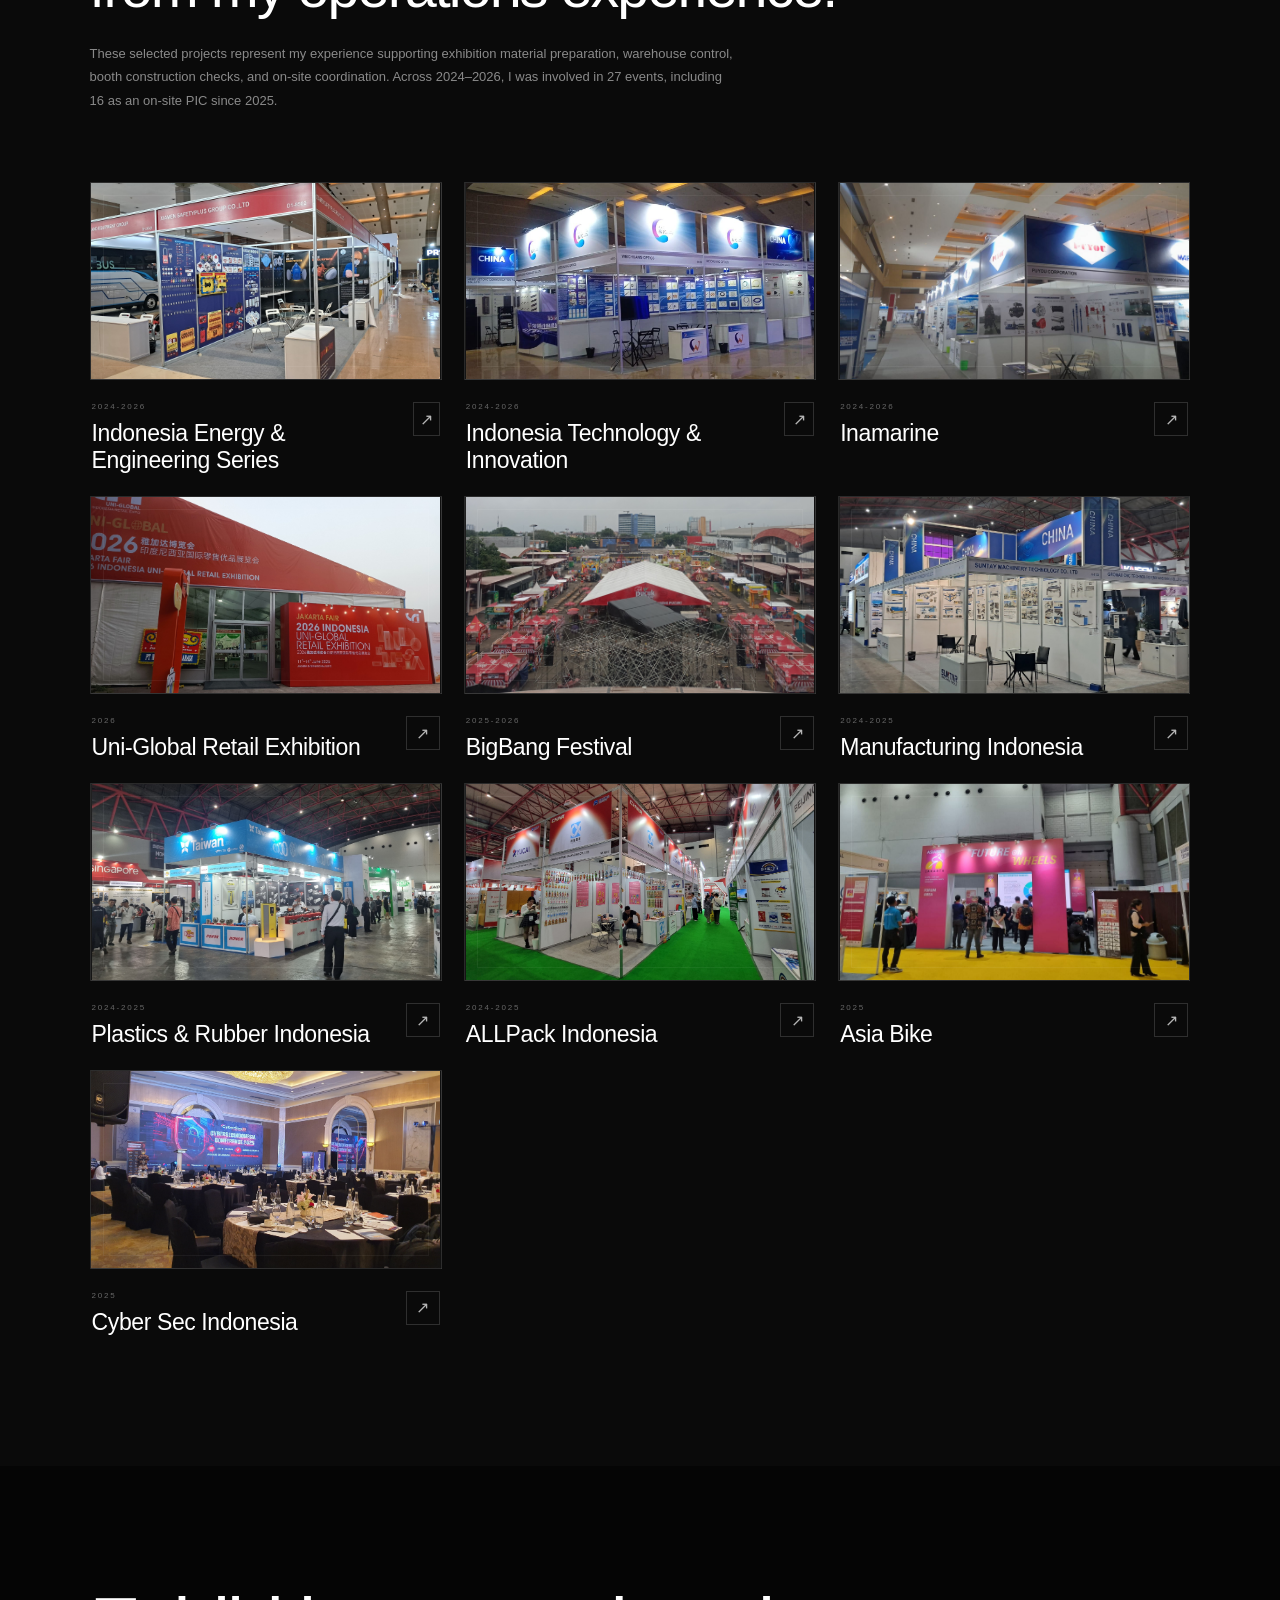
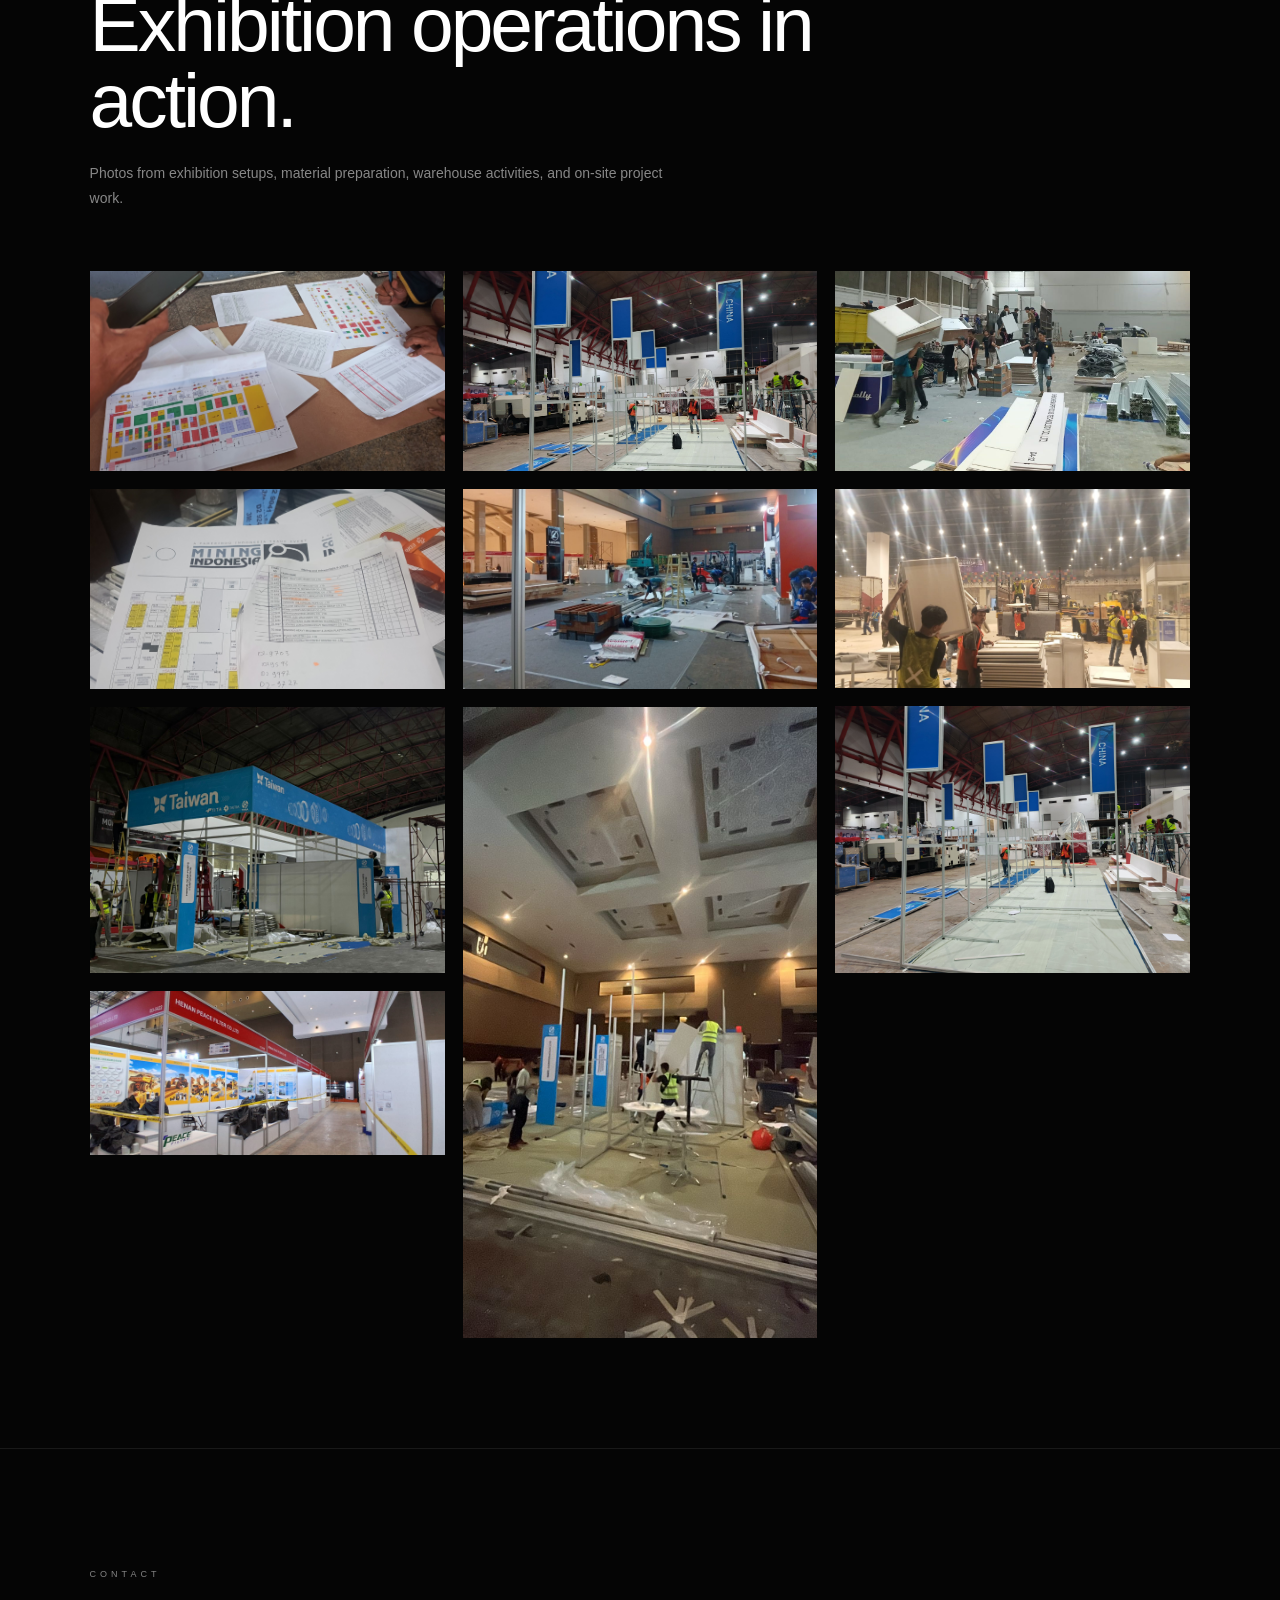
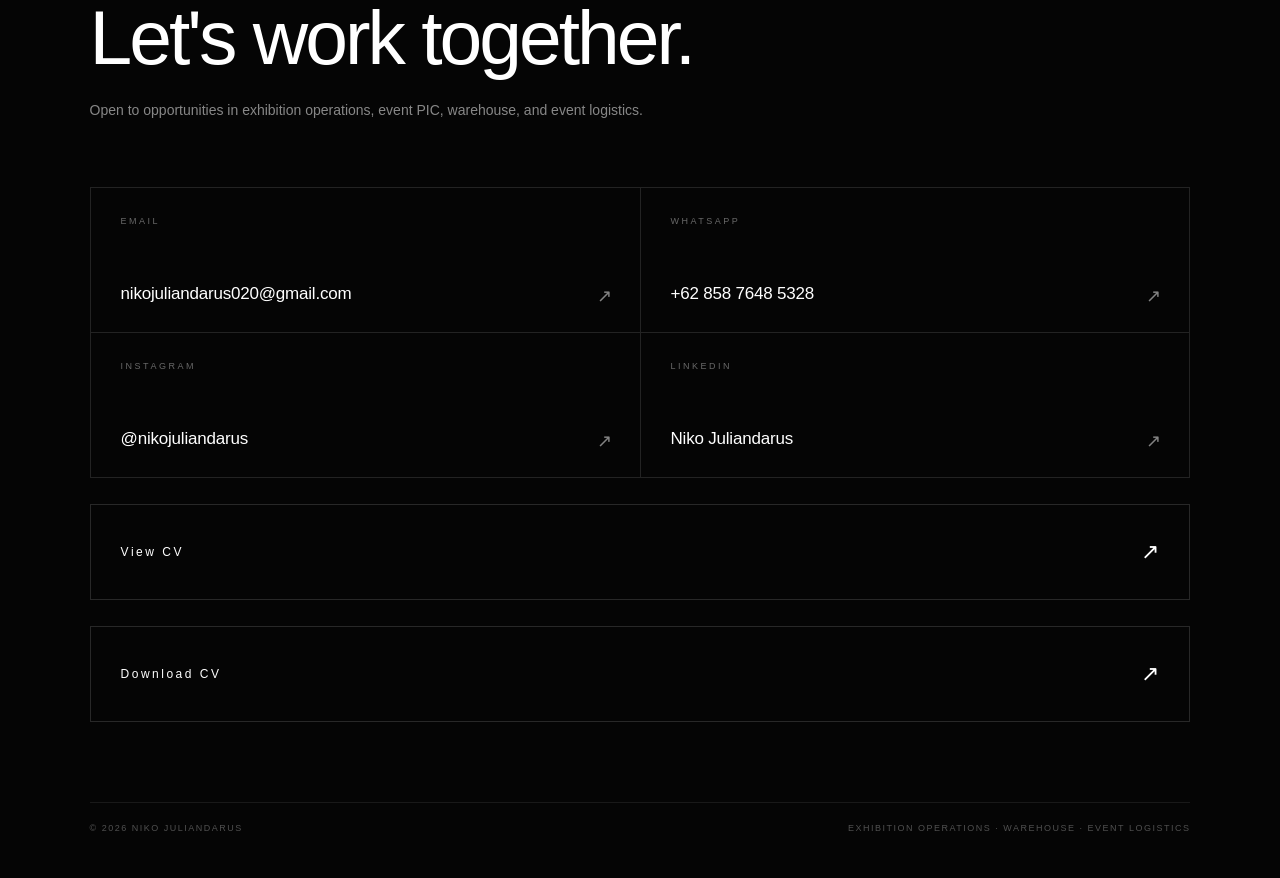
==== commit 61358212: "update index.html" ====
--- a/index.html
+++ b/index.html
@@ -258,7 +258,7 @@
 
                 <p class="about-text">
 
-                    My warehouse responsibilities included stock opname, recording inbound and outbound materials, preparing construction and furniture materials, documenting damaged or missing items, and maintaining inventory. As an Event PIC, I coordinated subcontractors, checked booth construction and furniture, and helped keep work aligned with company standards and deadlines. I led teams of up to 20 subcontractors and was entrusted to lead the construction and furniture team in 2026.
+                    My warehouse responsibilities included stock opname, recording inbound and outbound materials, preparing construction and furniture materials, documenting damaged or missing items, and maintaining inventory. As an Event PIC, I coordinated subcontractors, checked booth construction and furniture, and helped keep work aligned with company standards and deadlines. I led teams of up to 20 subcontractors and was entrusted to lead thefurniture team from 2025 to 2026.
 
                 </p>
 
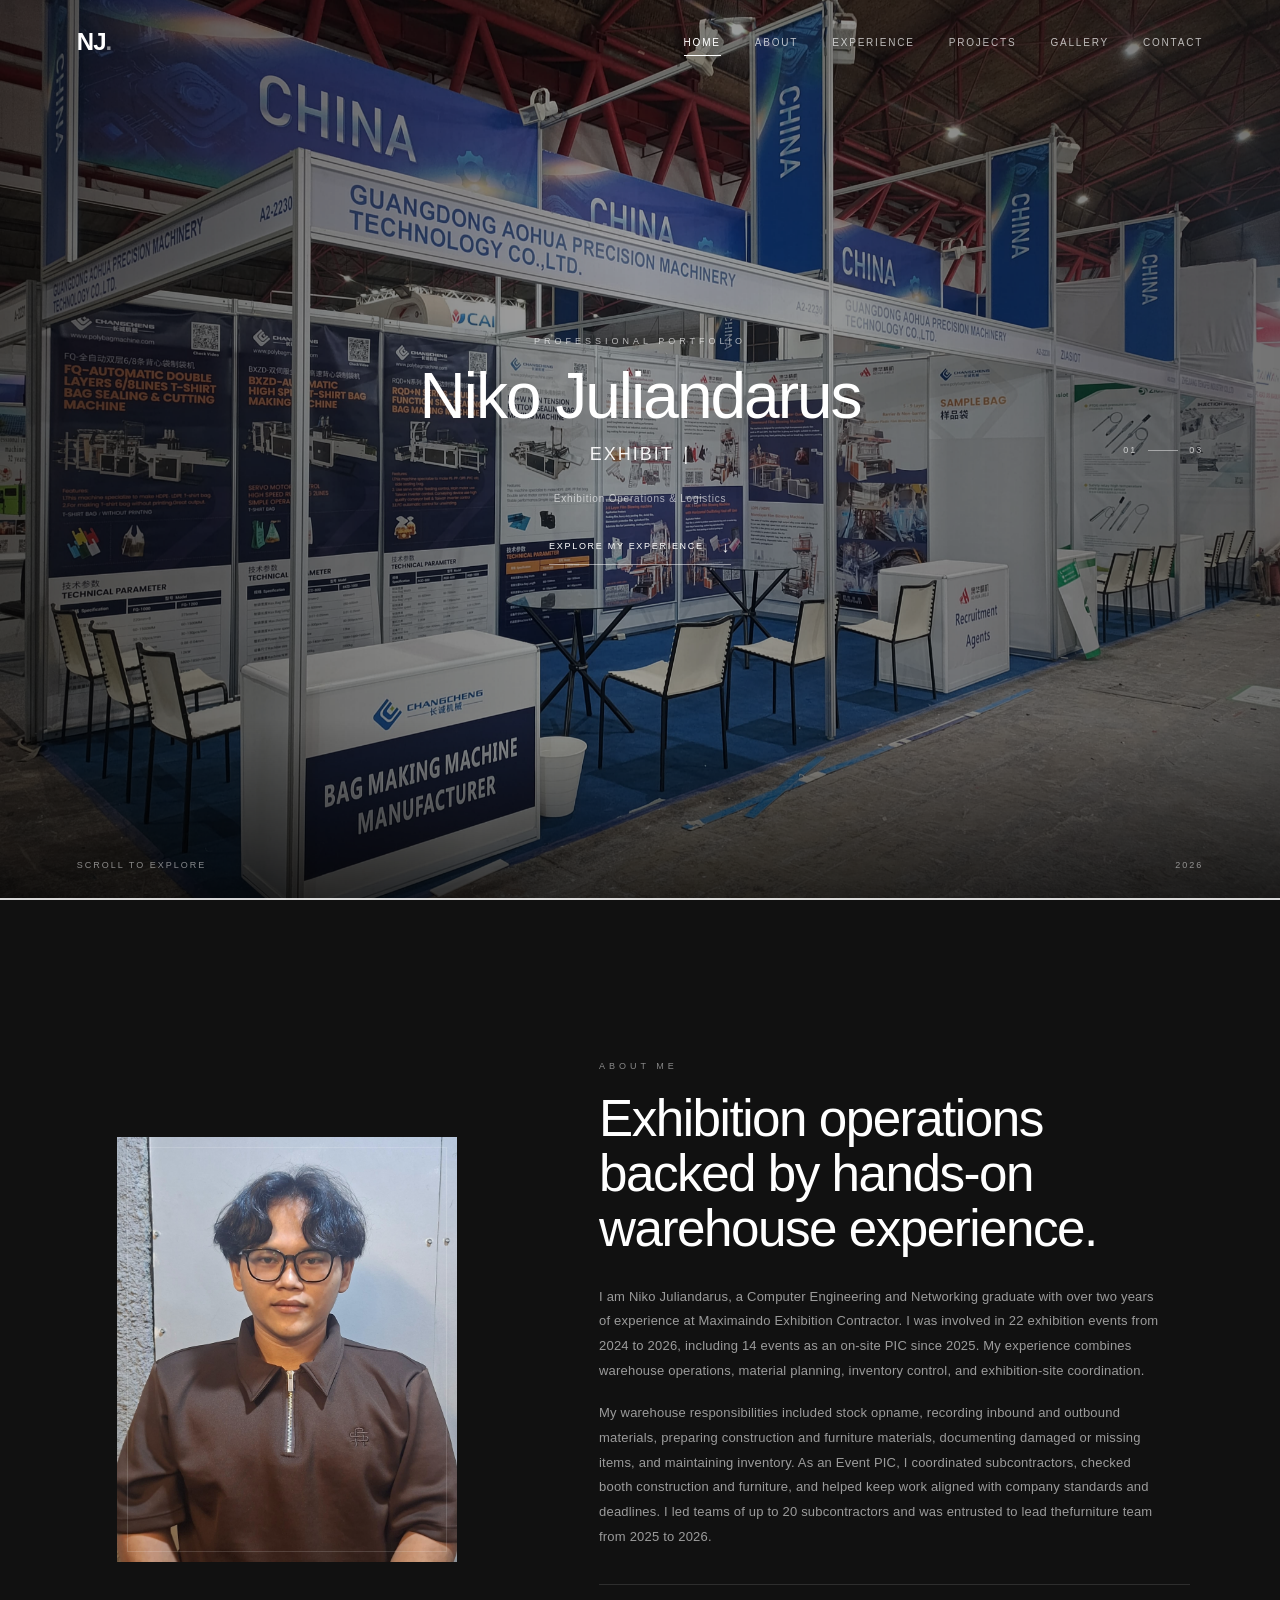
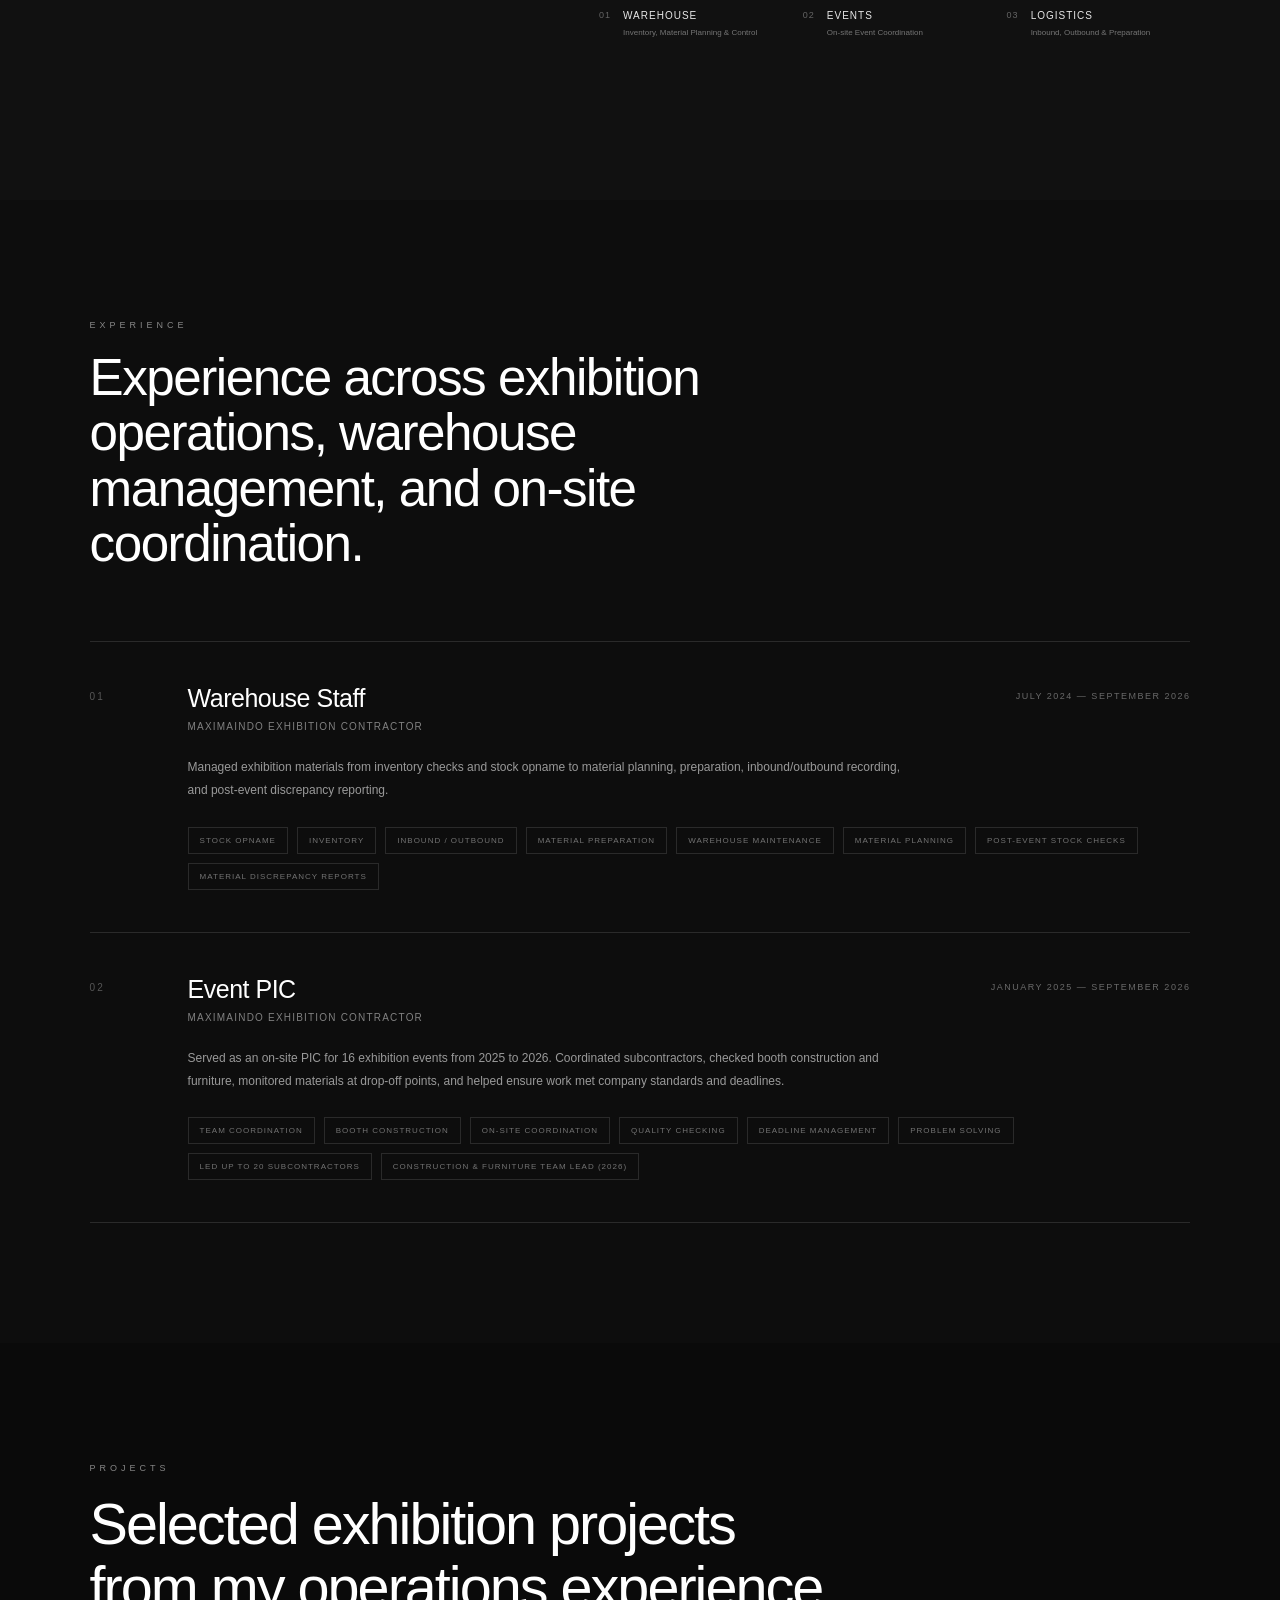
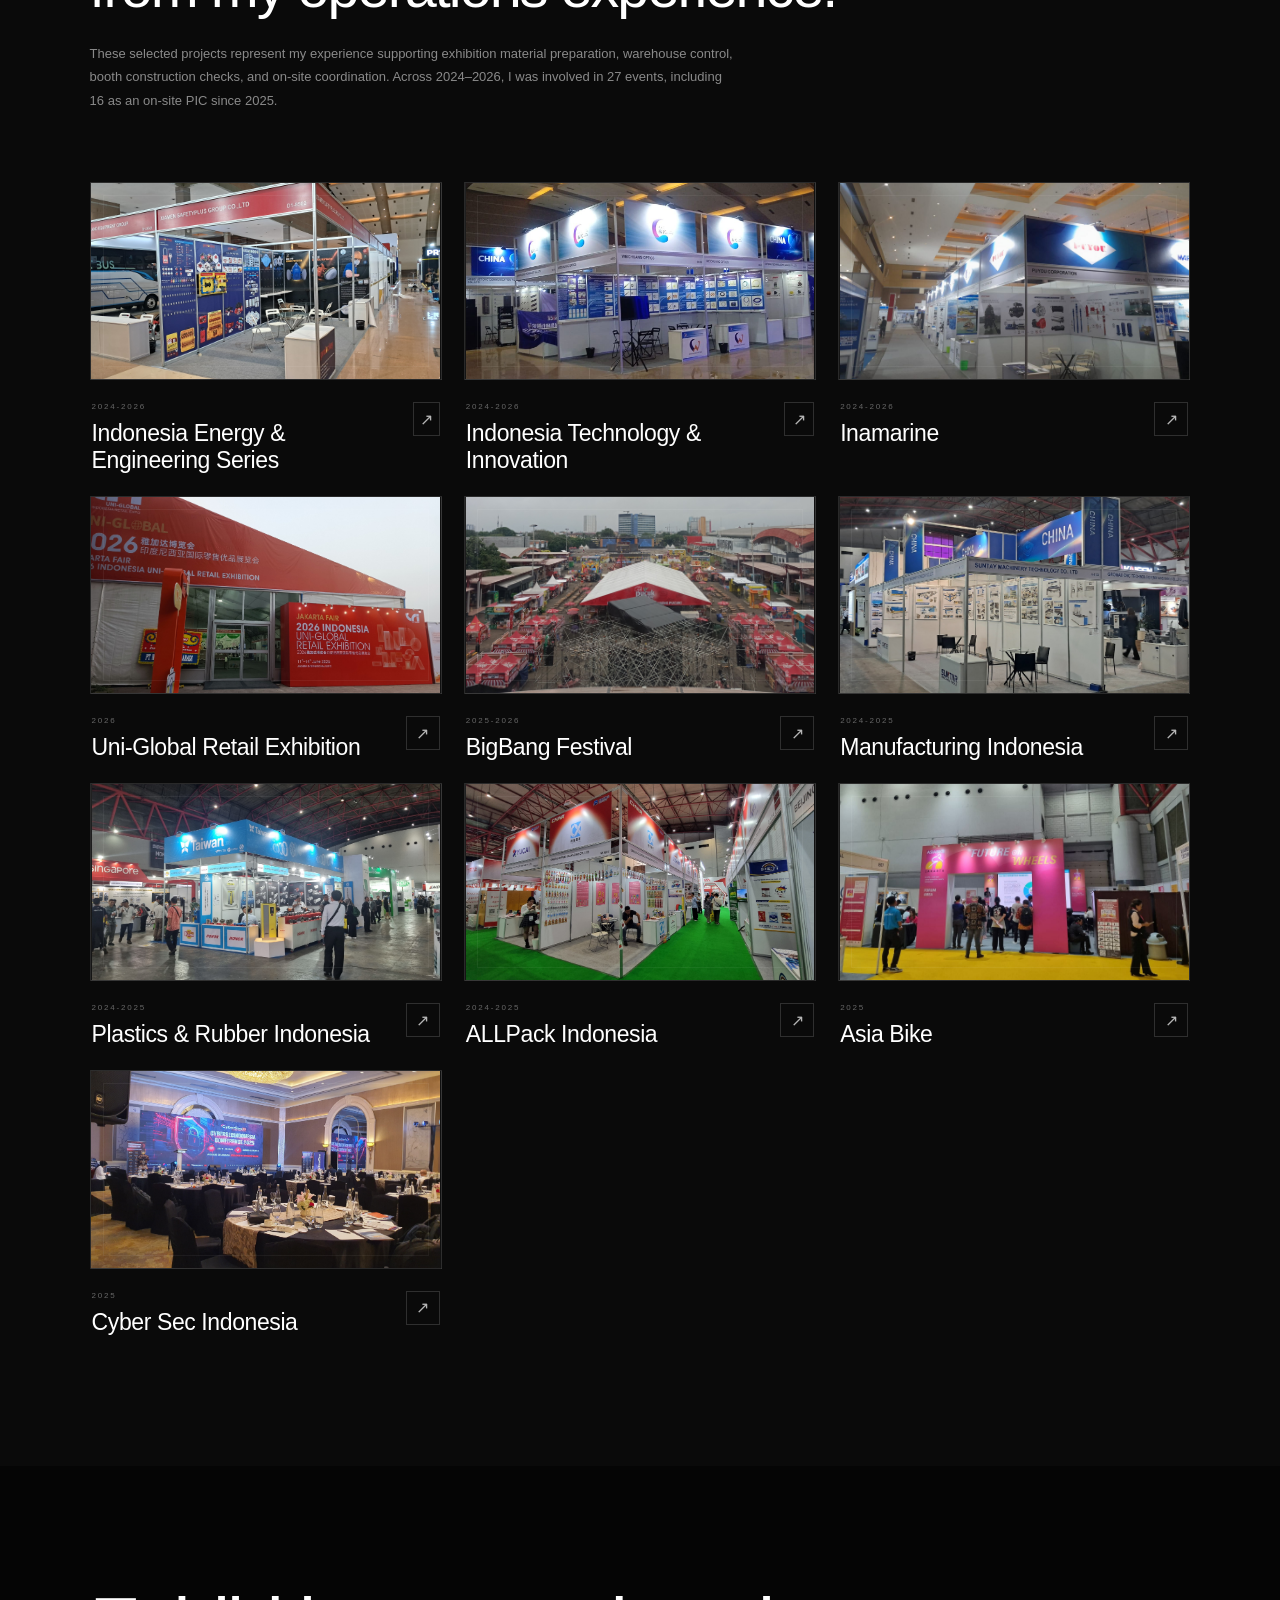
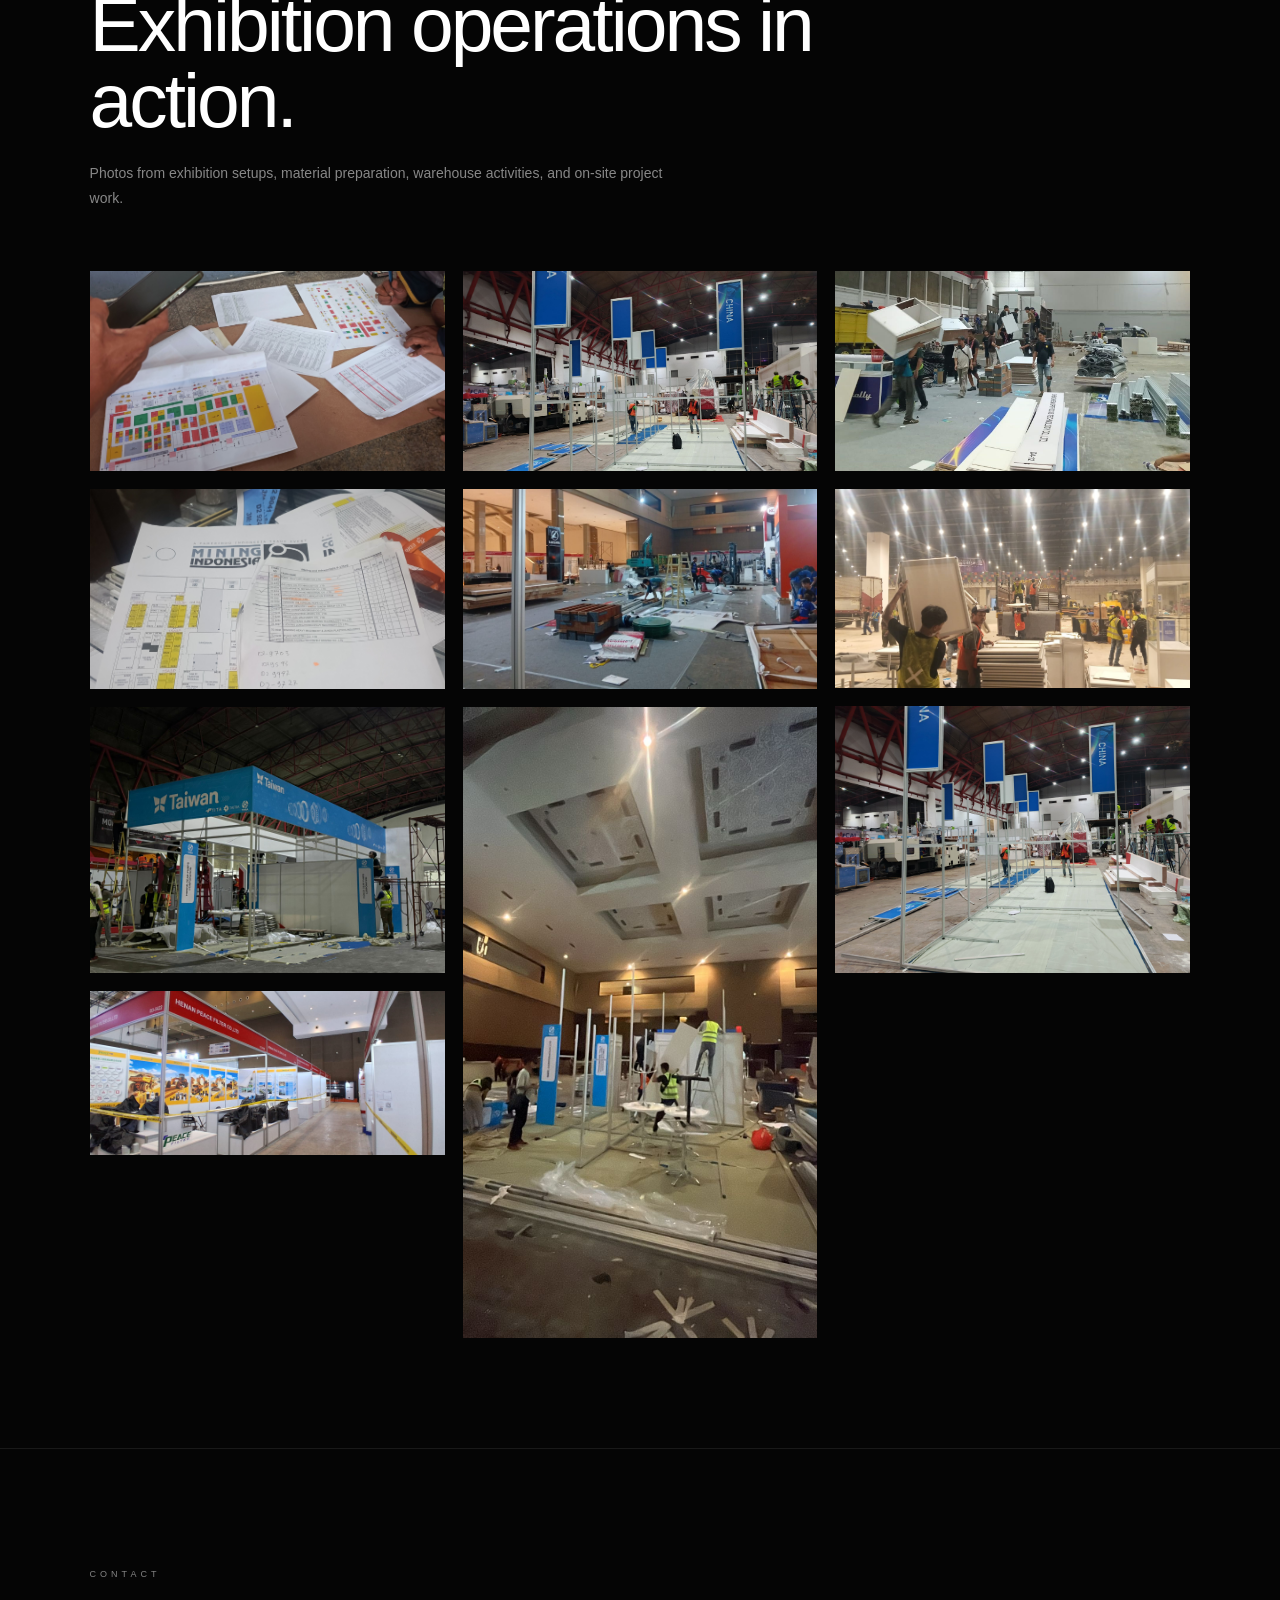
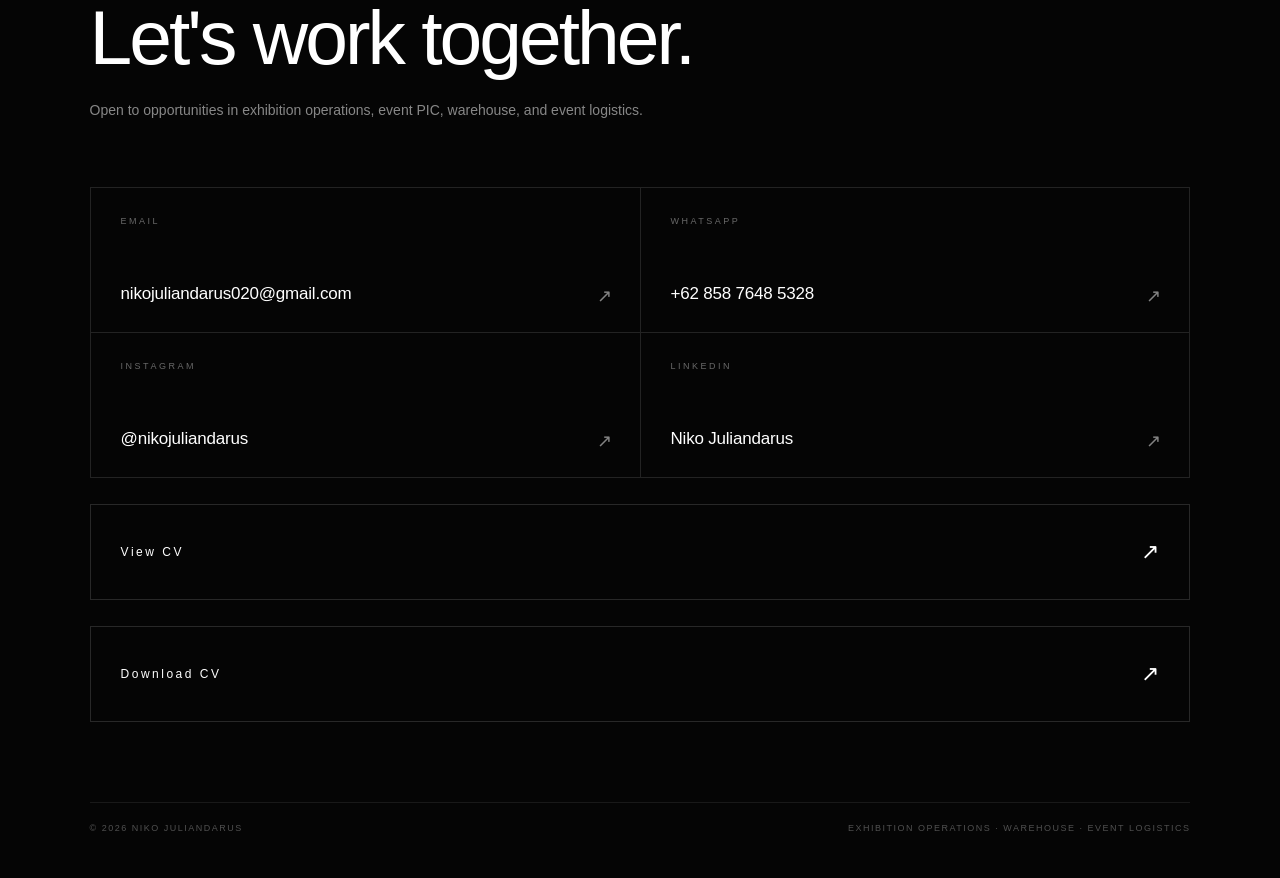
==== commit 2aed9dd9: "update index.html" ====
--- a/index.html
+++ b/index.html
@@ -731,12 +731,12 @@
                 </a>
             </div>
 
-            <a class="contact-cta" href="cv/NikoJuliandarus-cv.pdf">
+            <a class="contact-cta" href="cv/NikoJuliandarus-CV.pdf">
                 <span>View CV</span>
                 <span>↗</span>
             </a>
 
-            <a class="contact-cta" href="cv/NikoJuliandarus-cv.pdf" id="btn-download-cv">
+            <a class="contact-cta" href="cv/NikoJuliandarus-CV.pdf" id="btn-download-cv">
               <span>Download CV</span>
               <span>↗</span>
             </a>
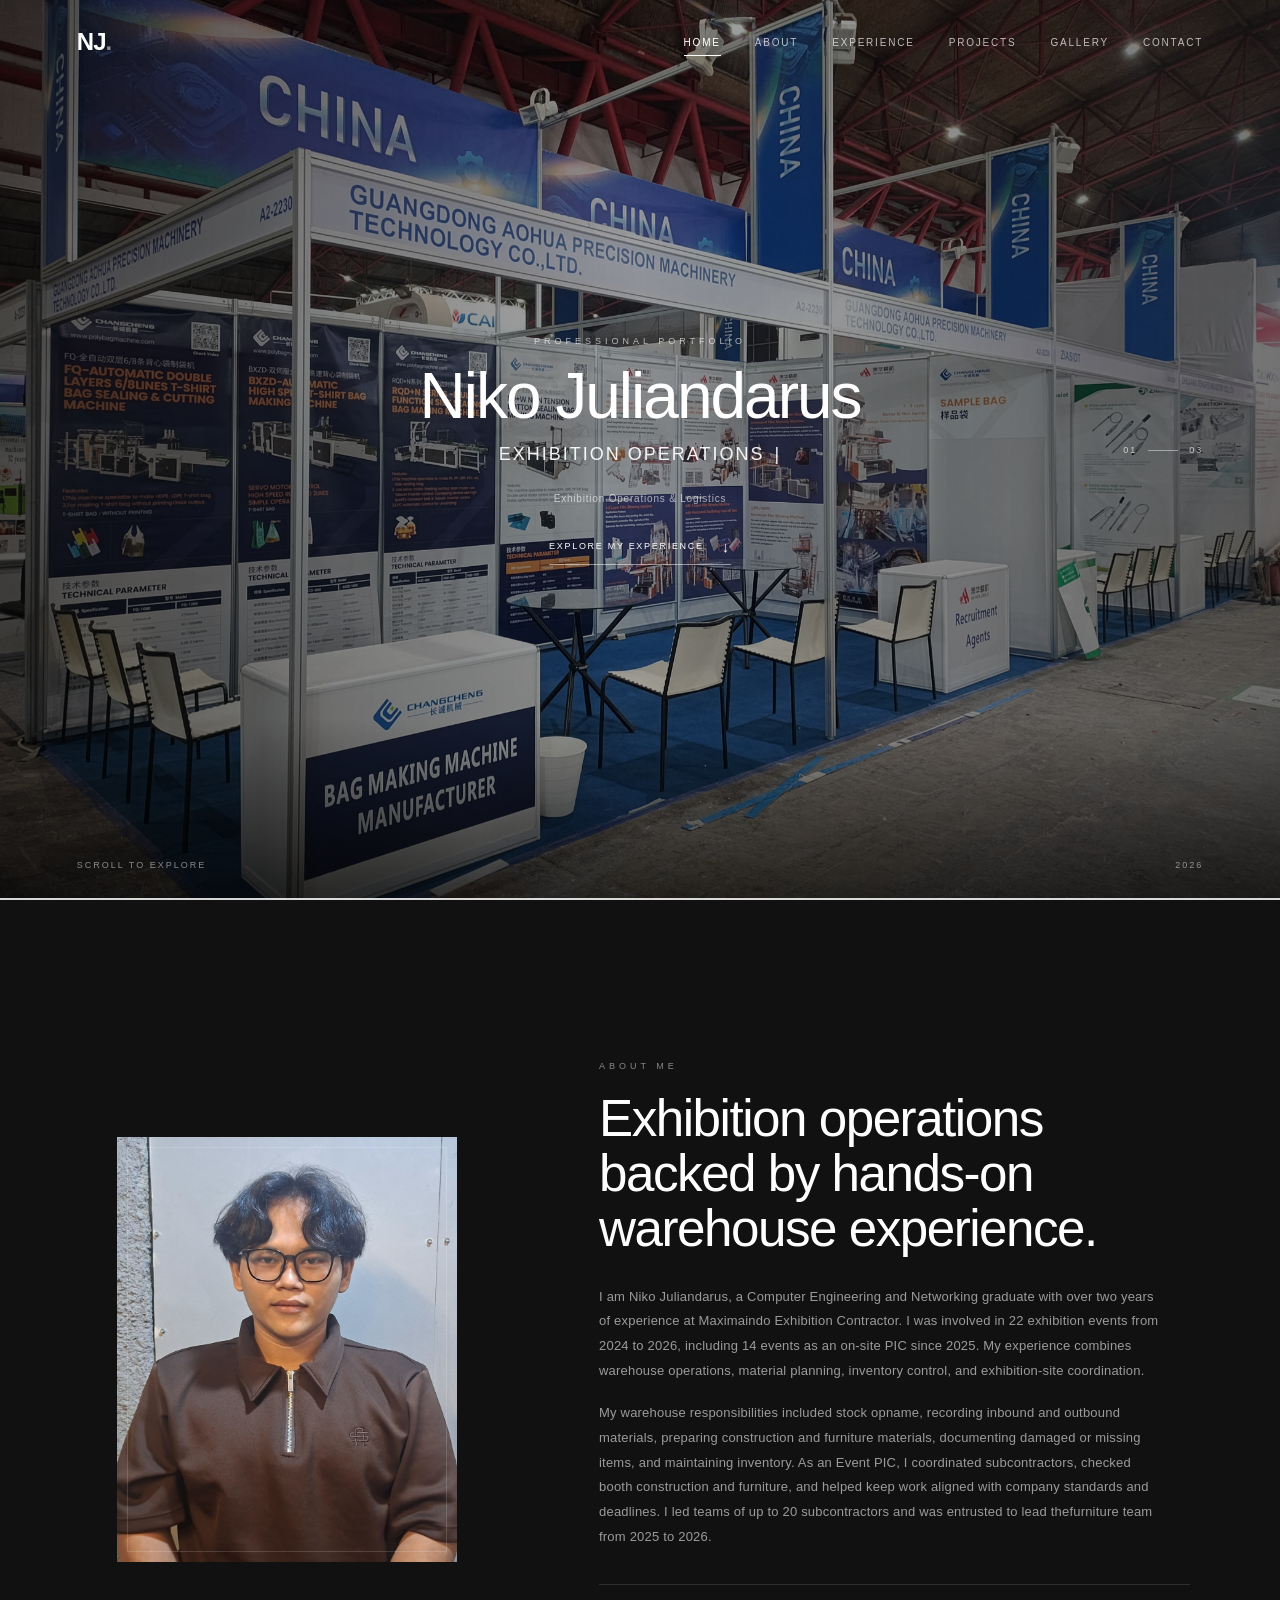
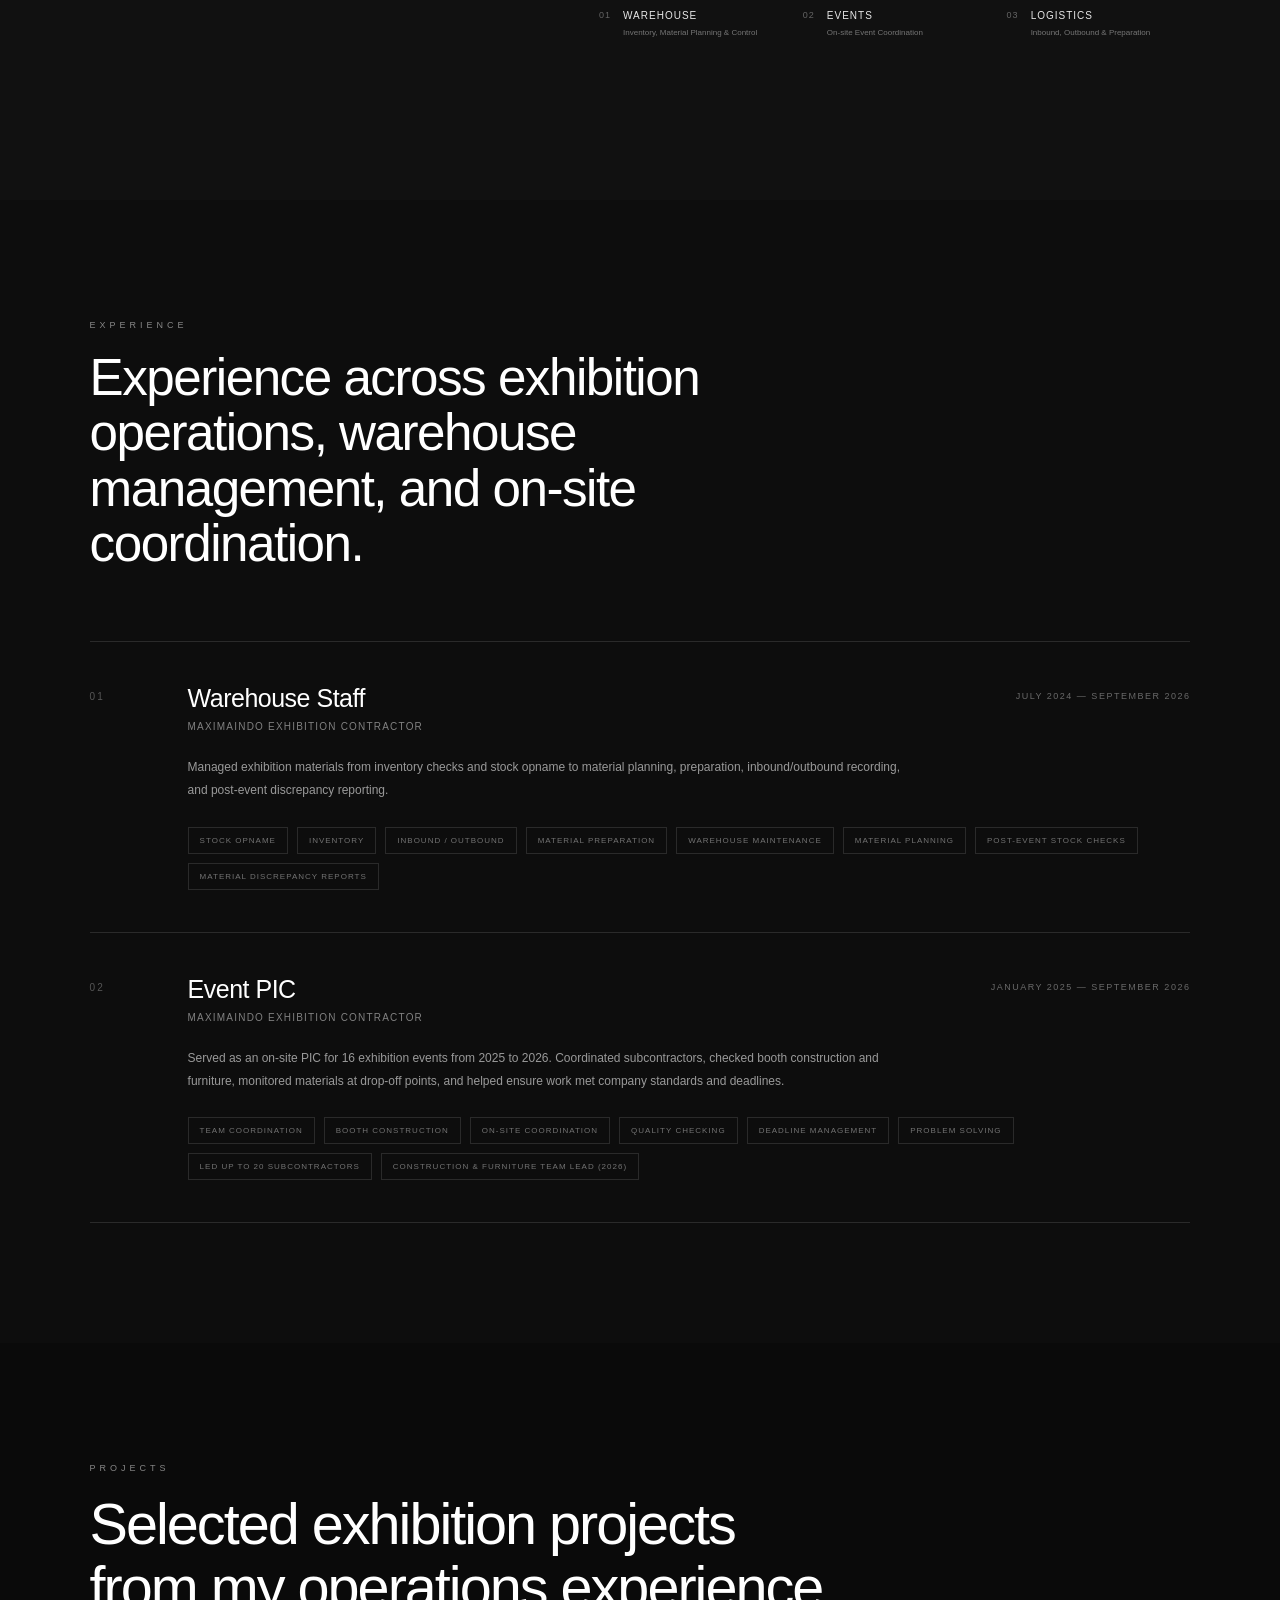
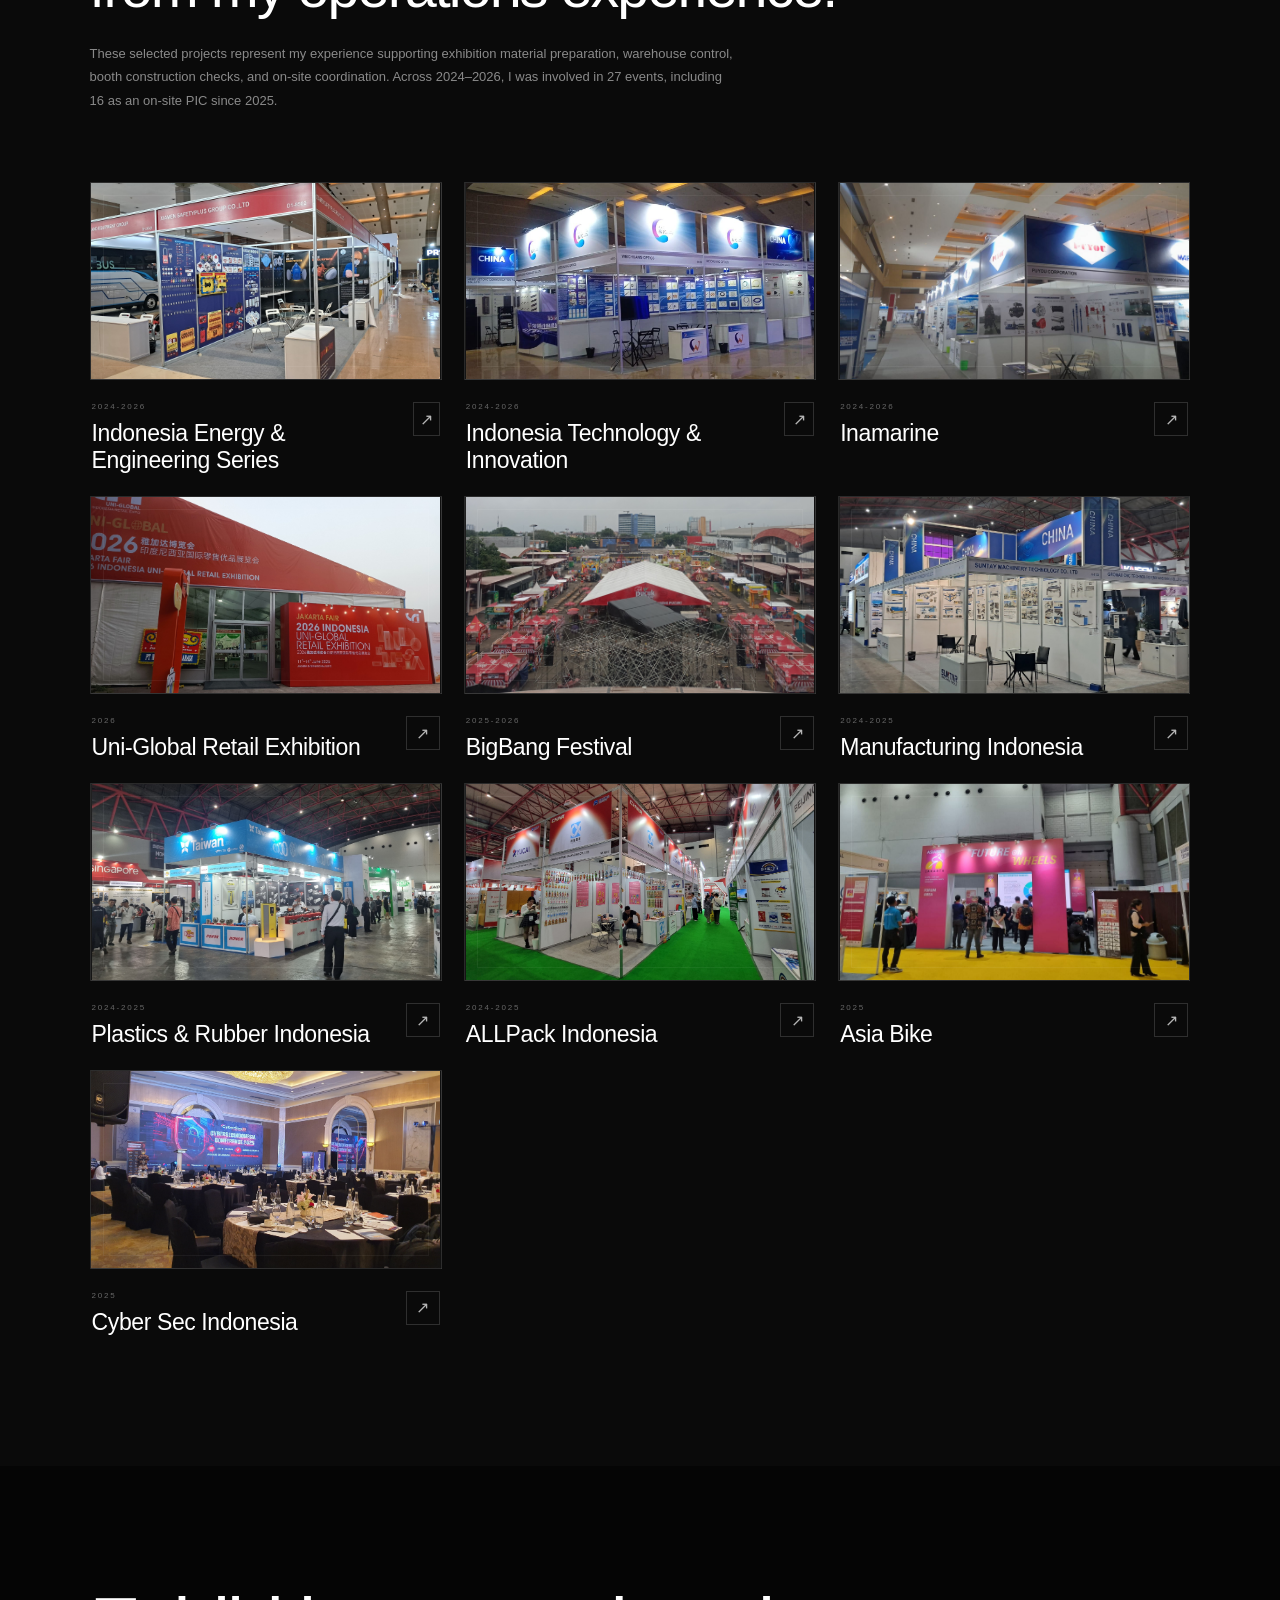
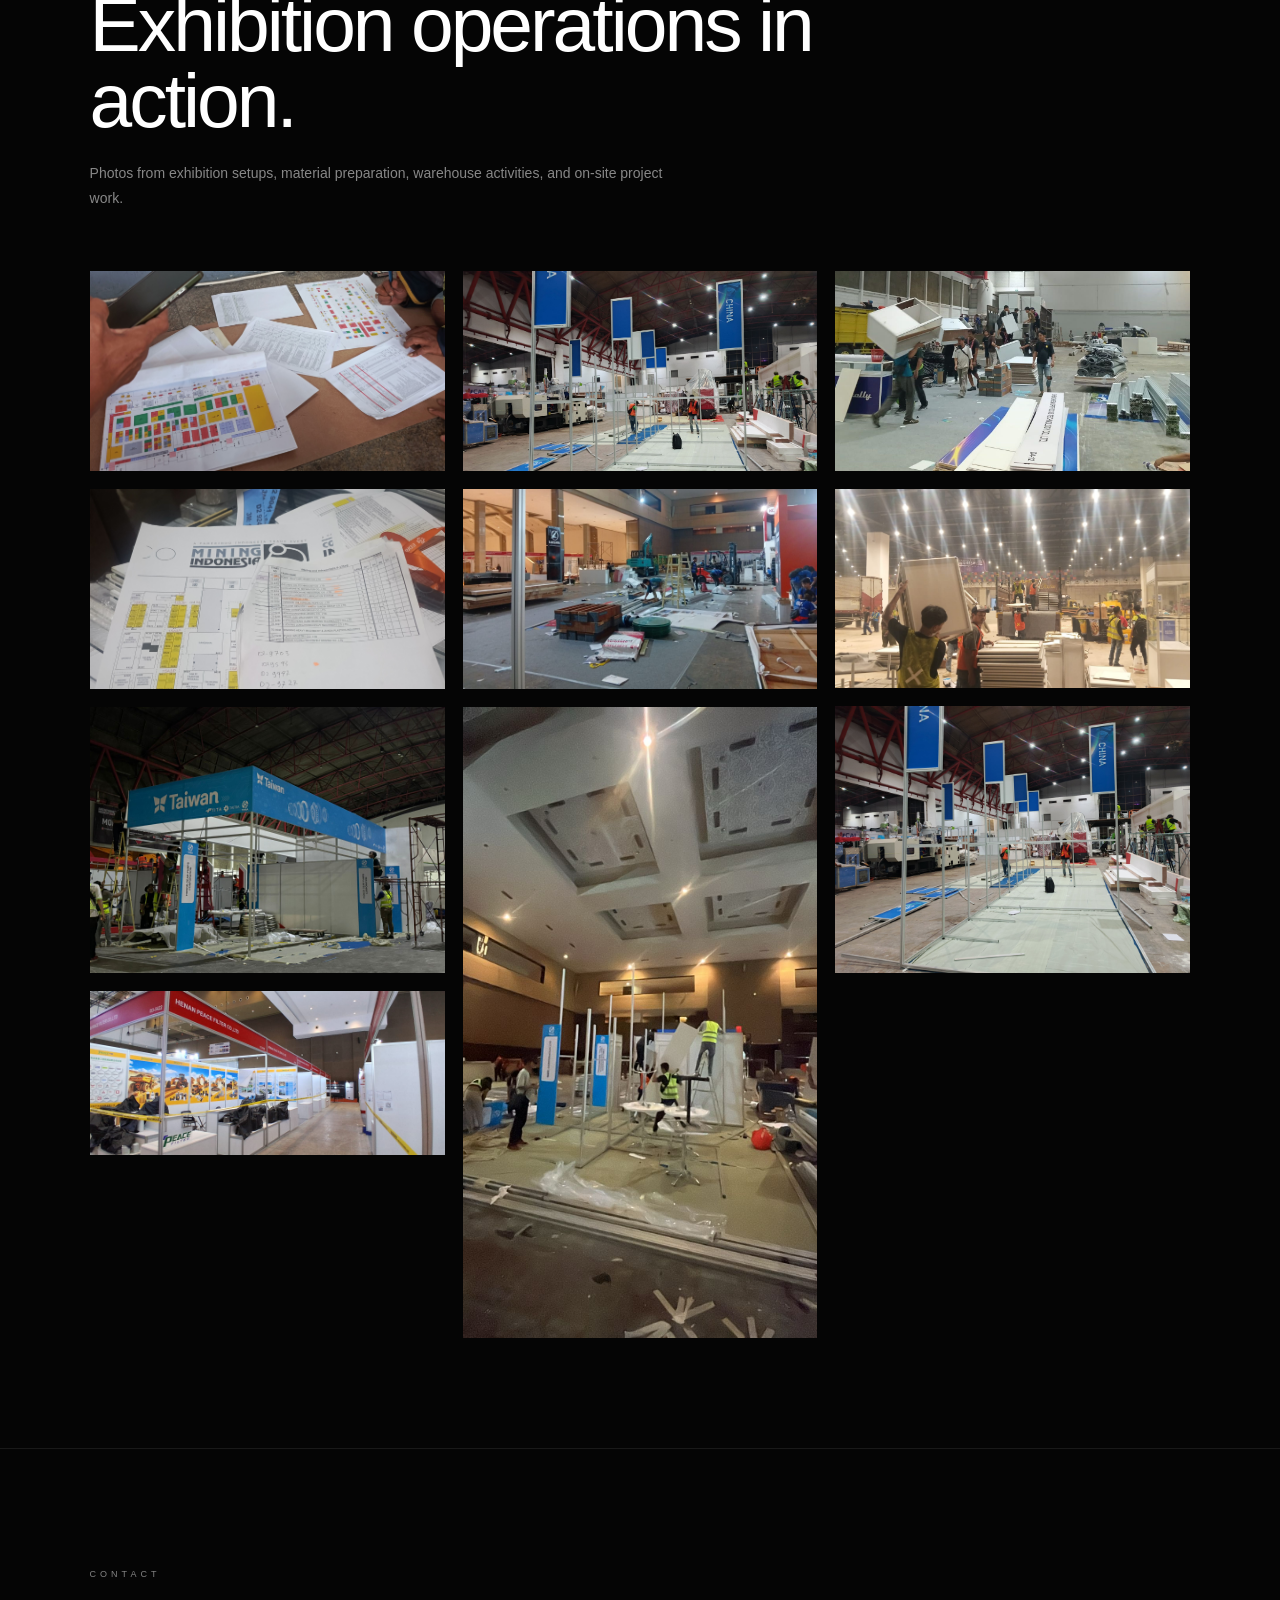
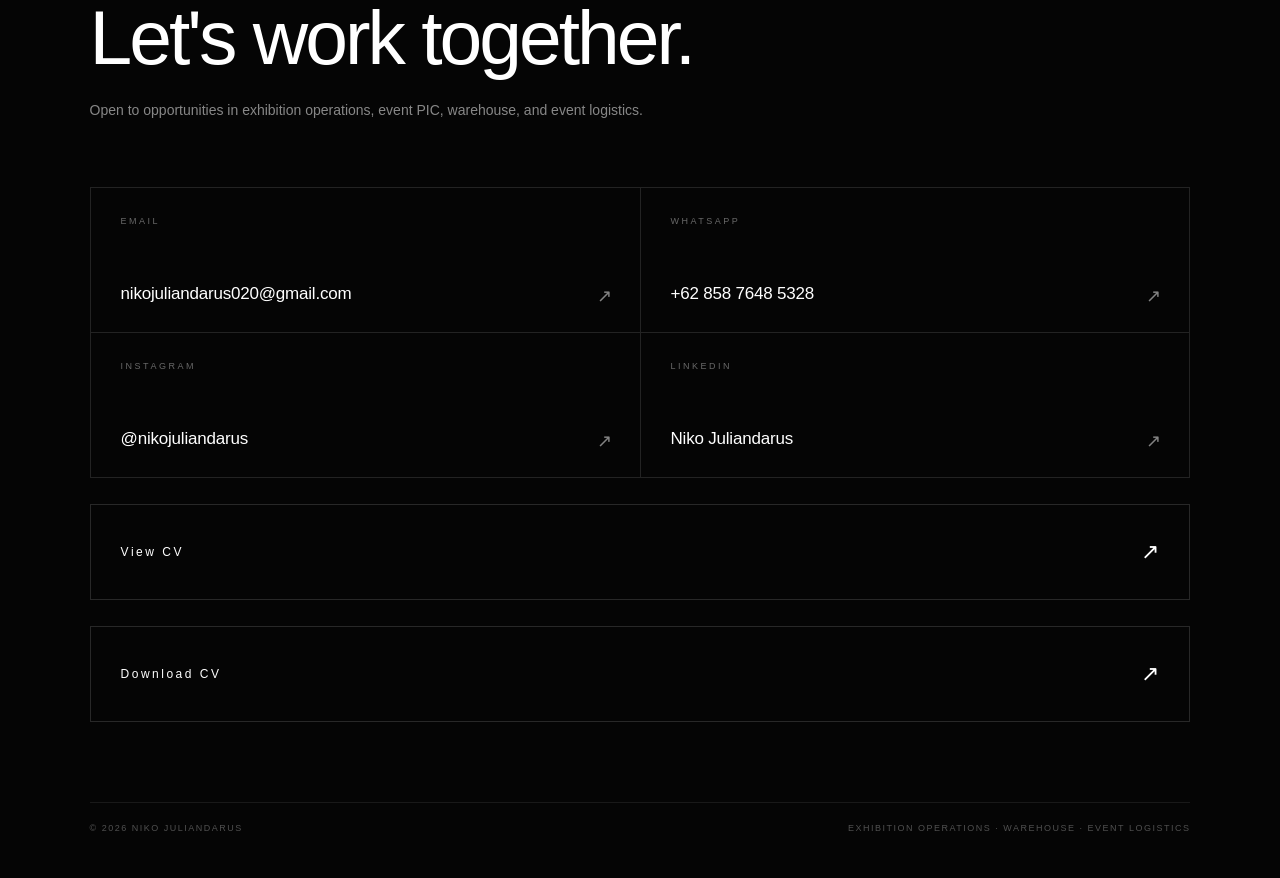
==== commit a8b736c9: "update index.html" ====
--- a/index.html
+++ b/index.html
@@ -731,12 +731,12 @@
                 </a>
             </div>
 
-            <a class="contact-cta" href="cv/NikoJuliandarus-CV.pdf">
+            <a class="contact-cta" href="cv/CV-NikoJuliandarus.pdf">
                 <span>View CV</span>
                 <span>↗</span>
             </a>
 
-            <a class="contact-cta" href="cv/NikoJuliandarus-CV.pdf" id="btn-download-cv">
+            <a class="contact-cta" href="cv/CV-NikoJuliandarus.pdf" id="btn-download-cv">
               <span>Download CV</span>
               <span>↗</span>
             </a>
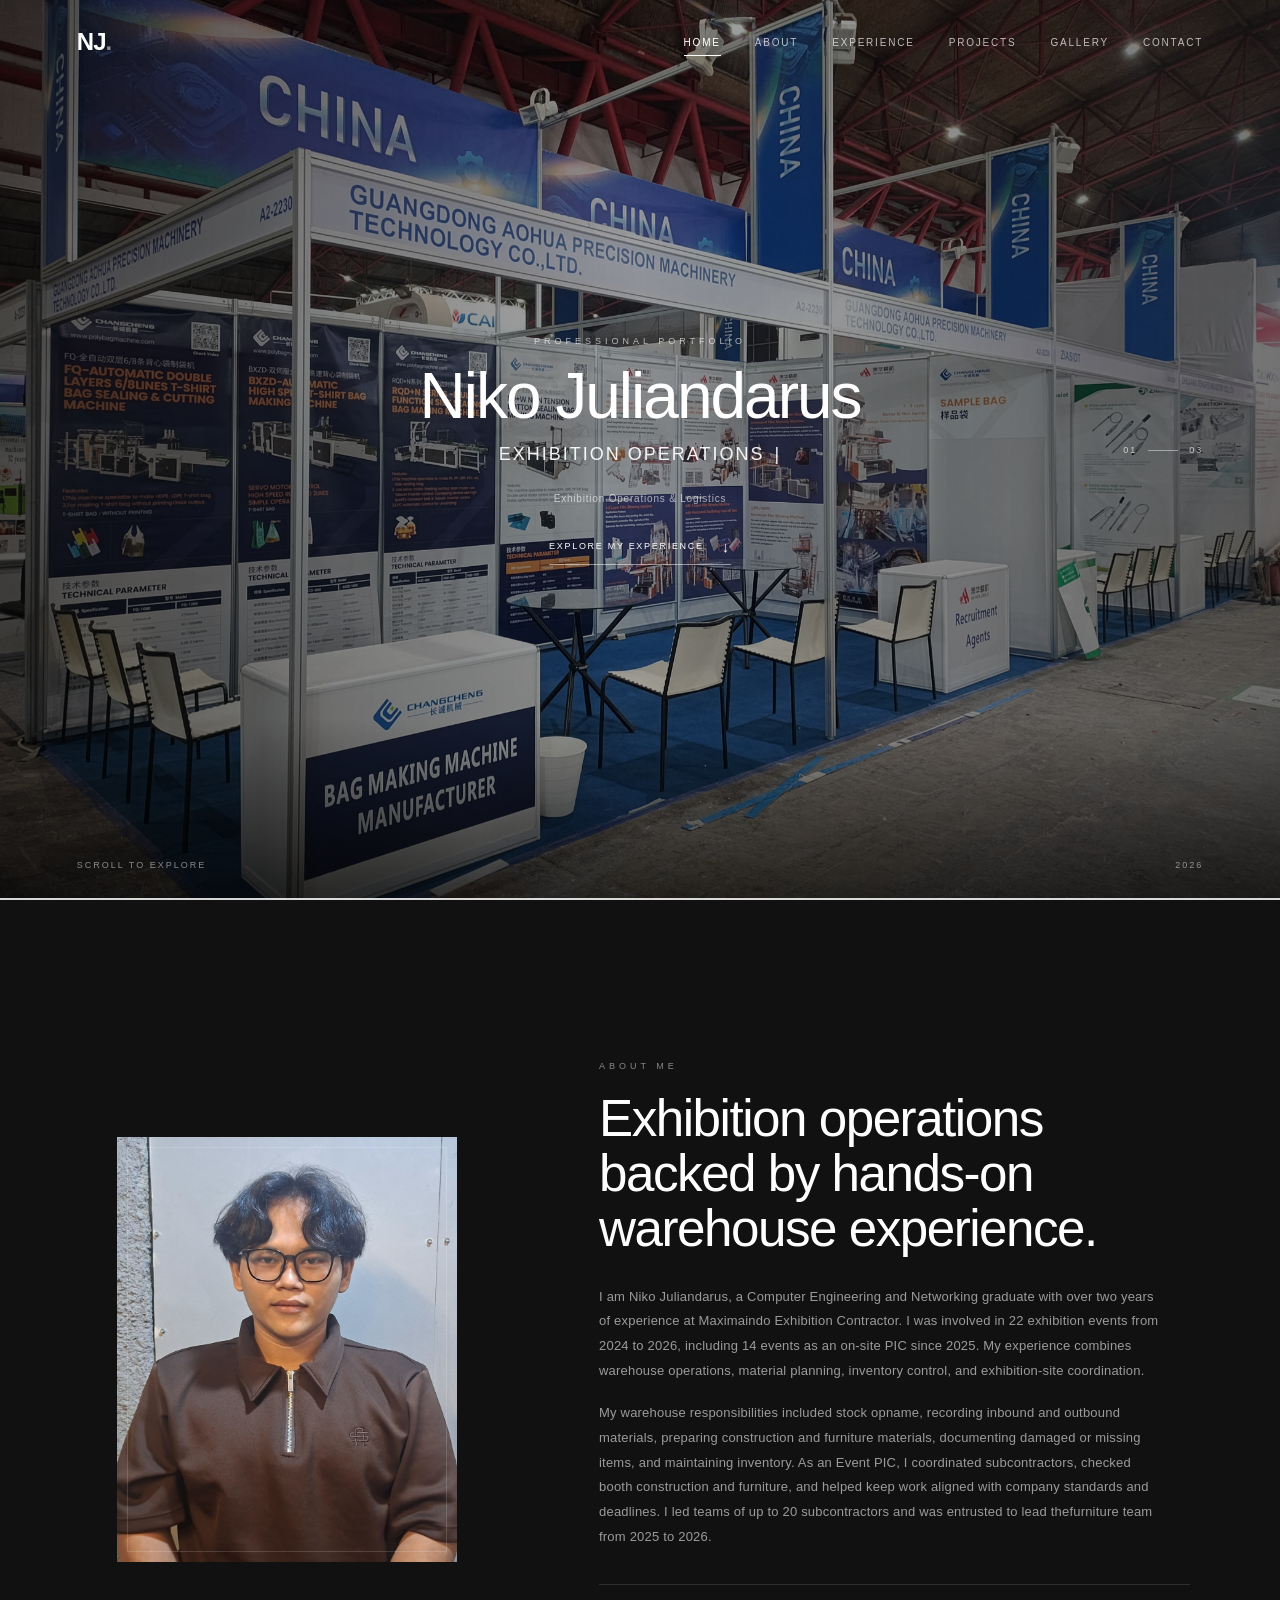
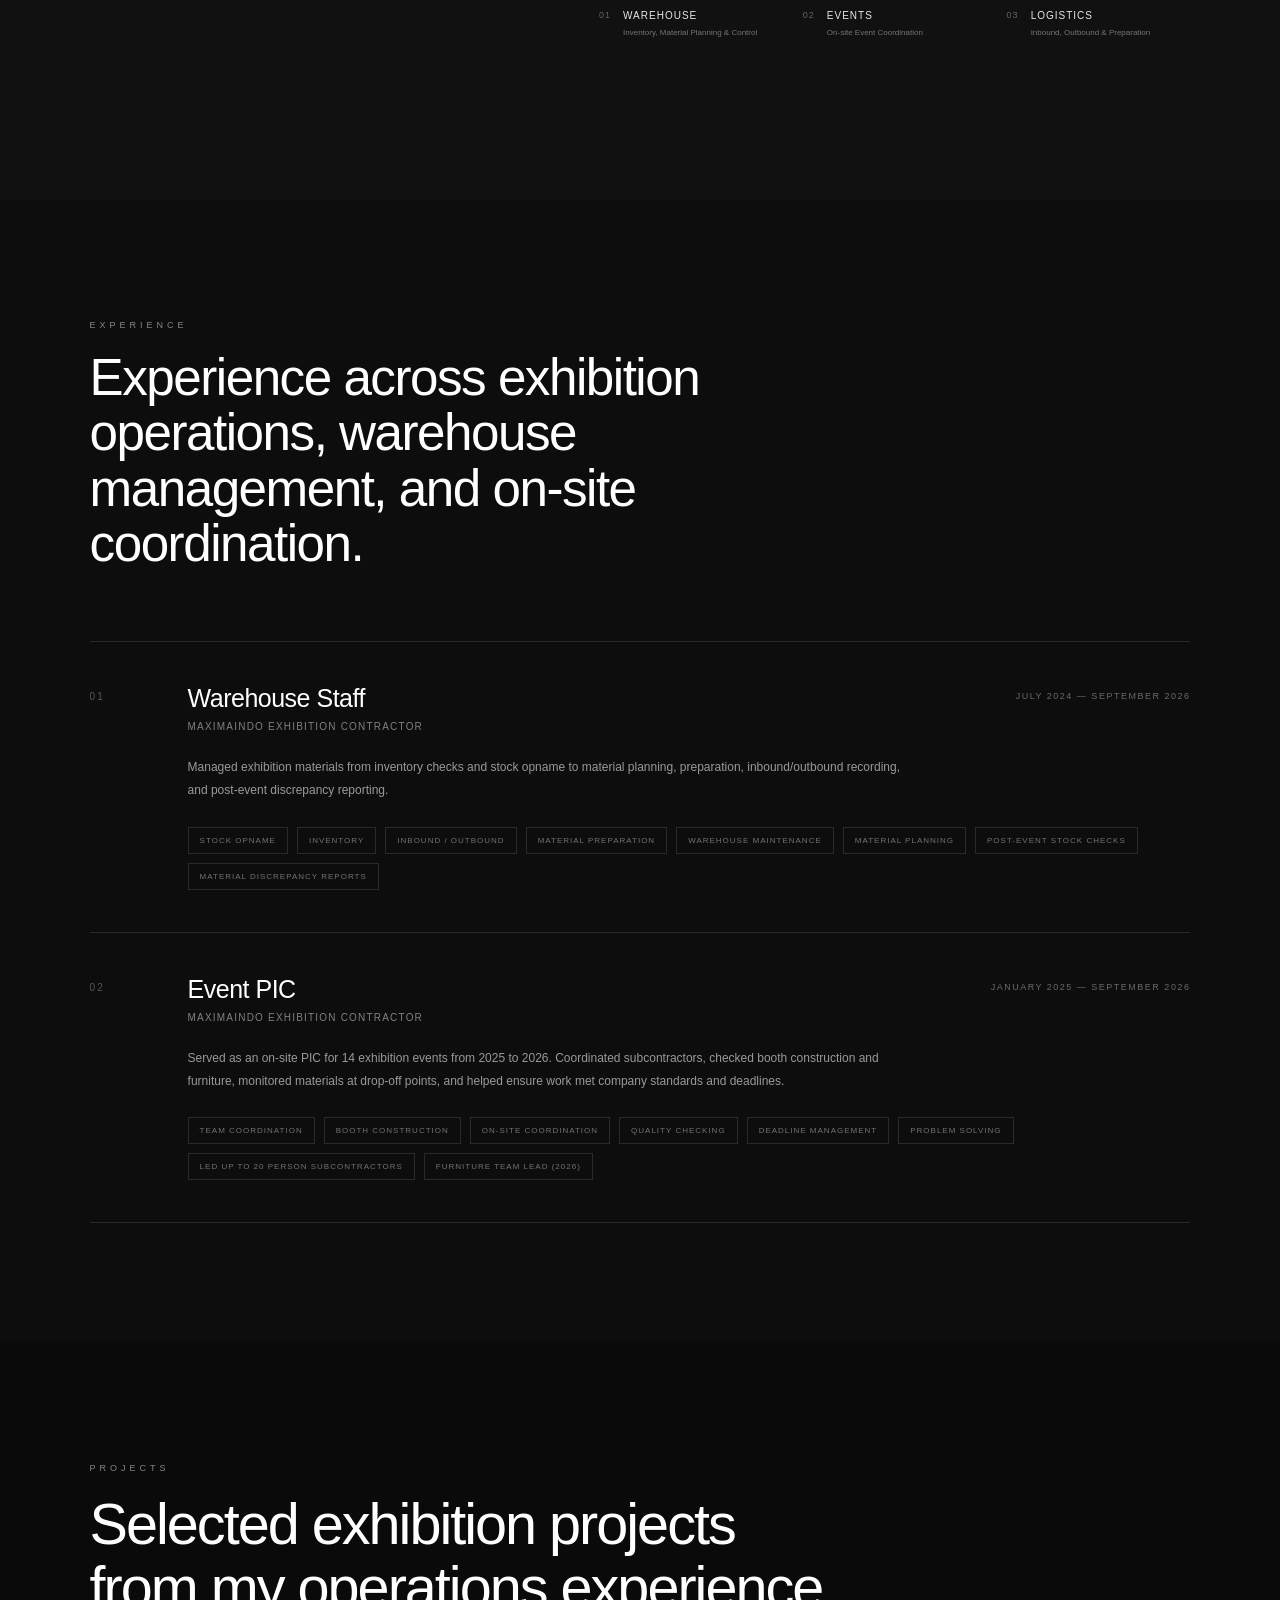
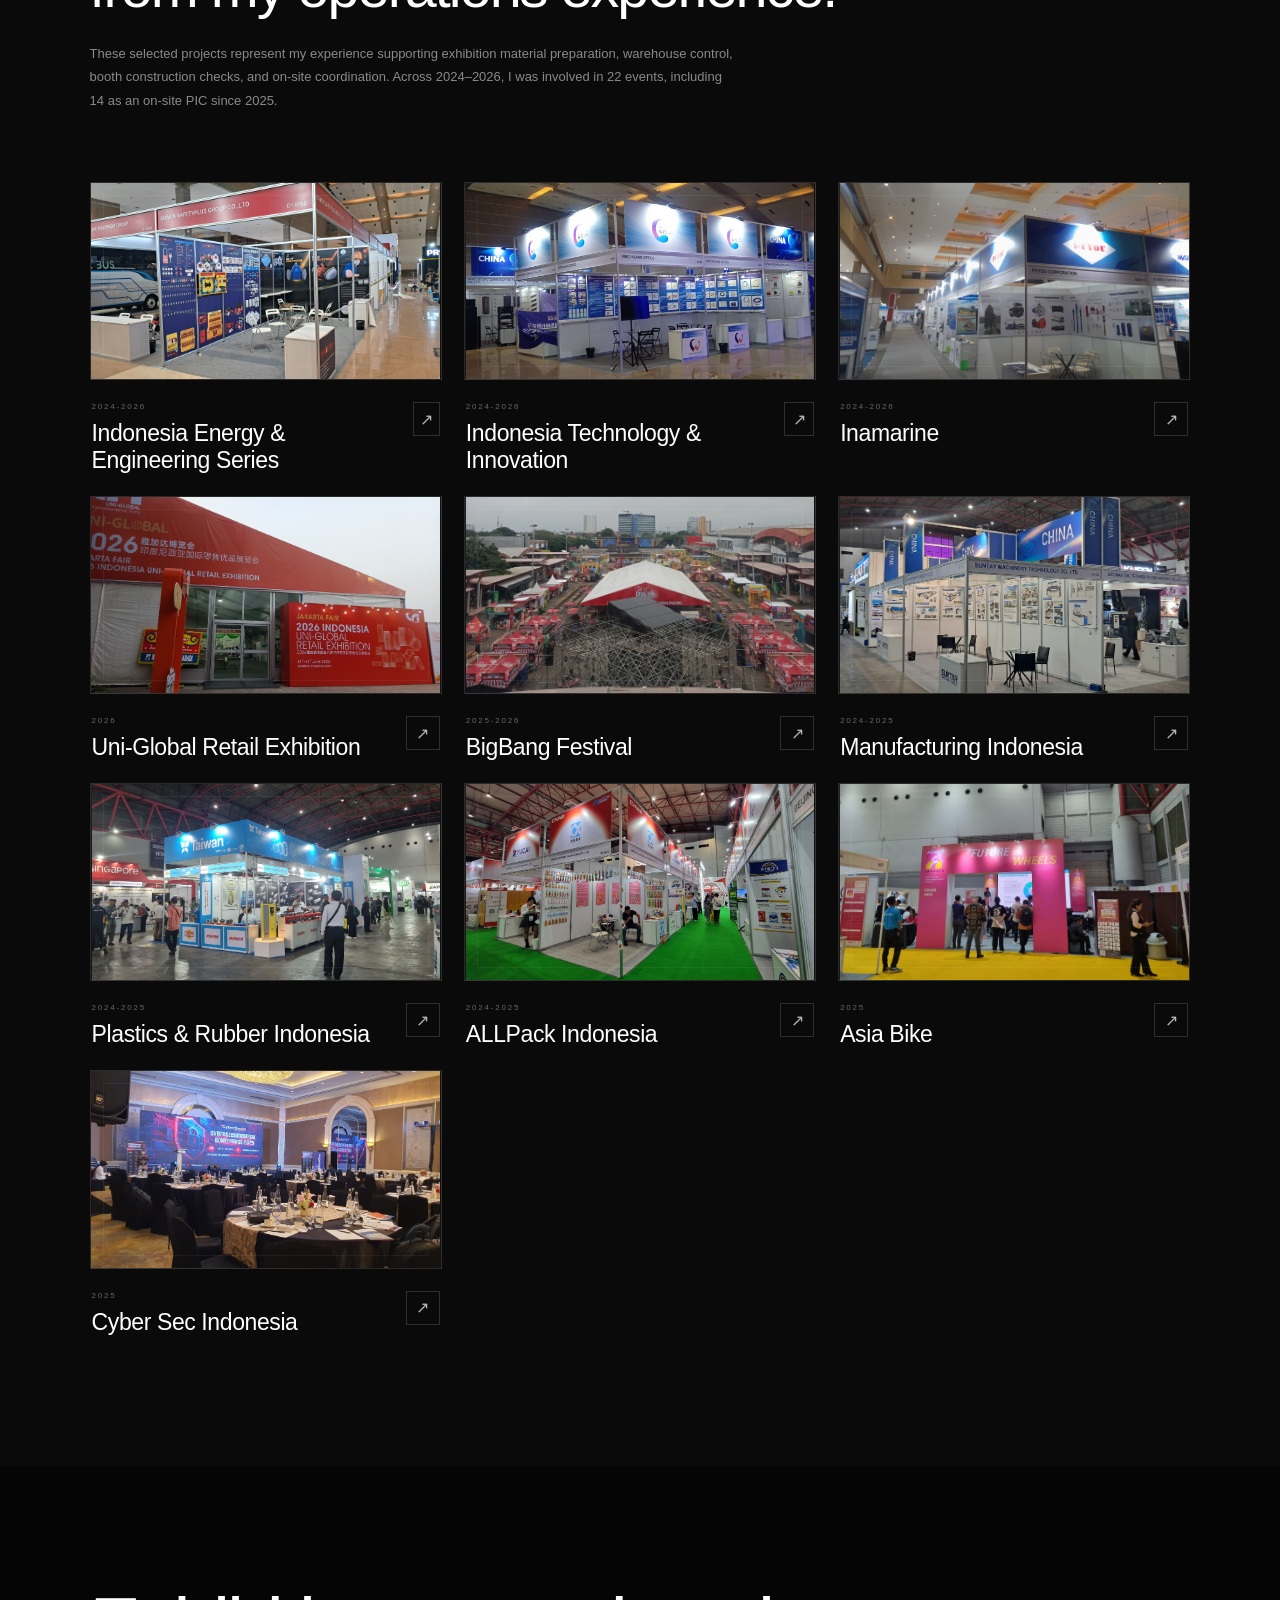
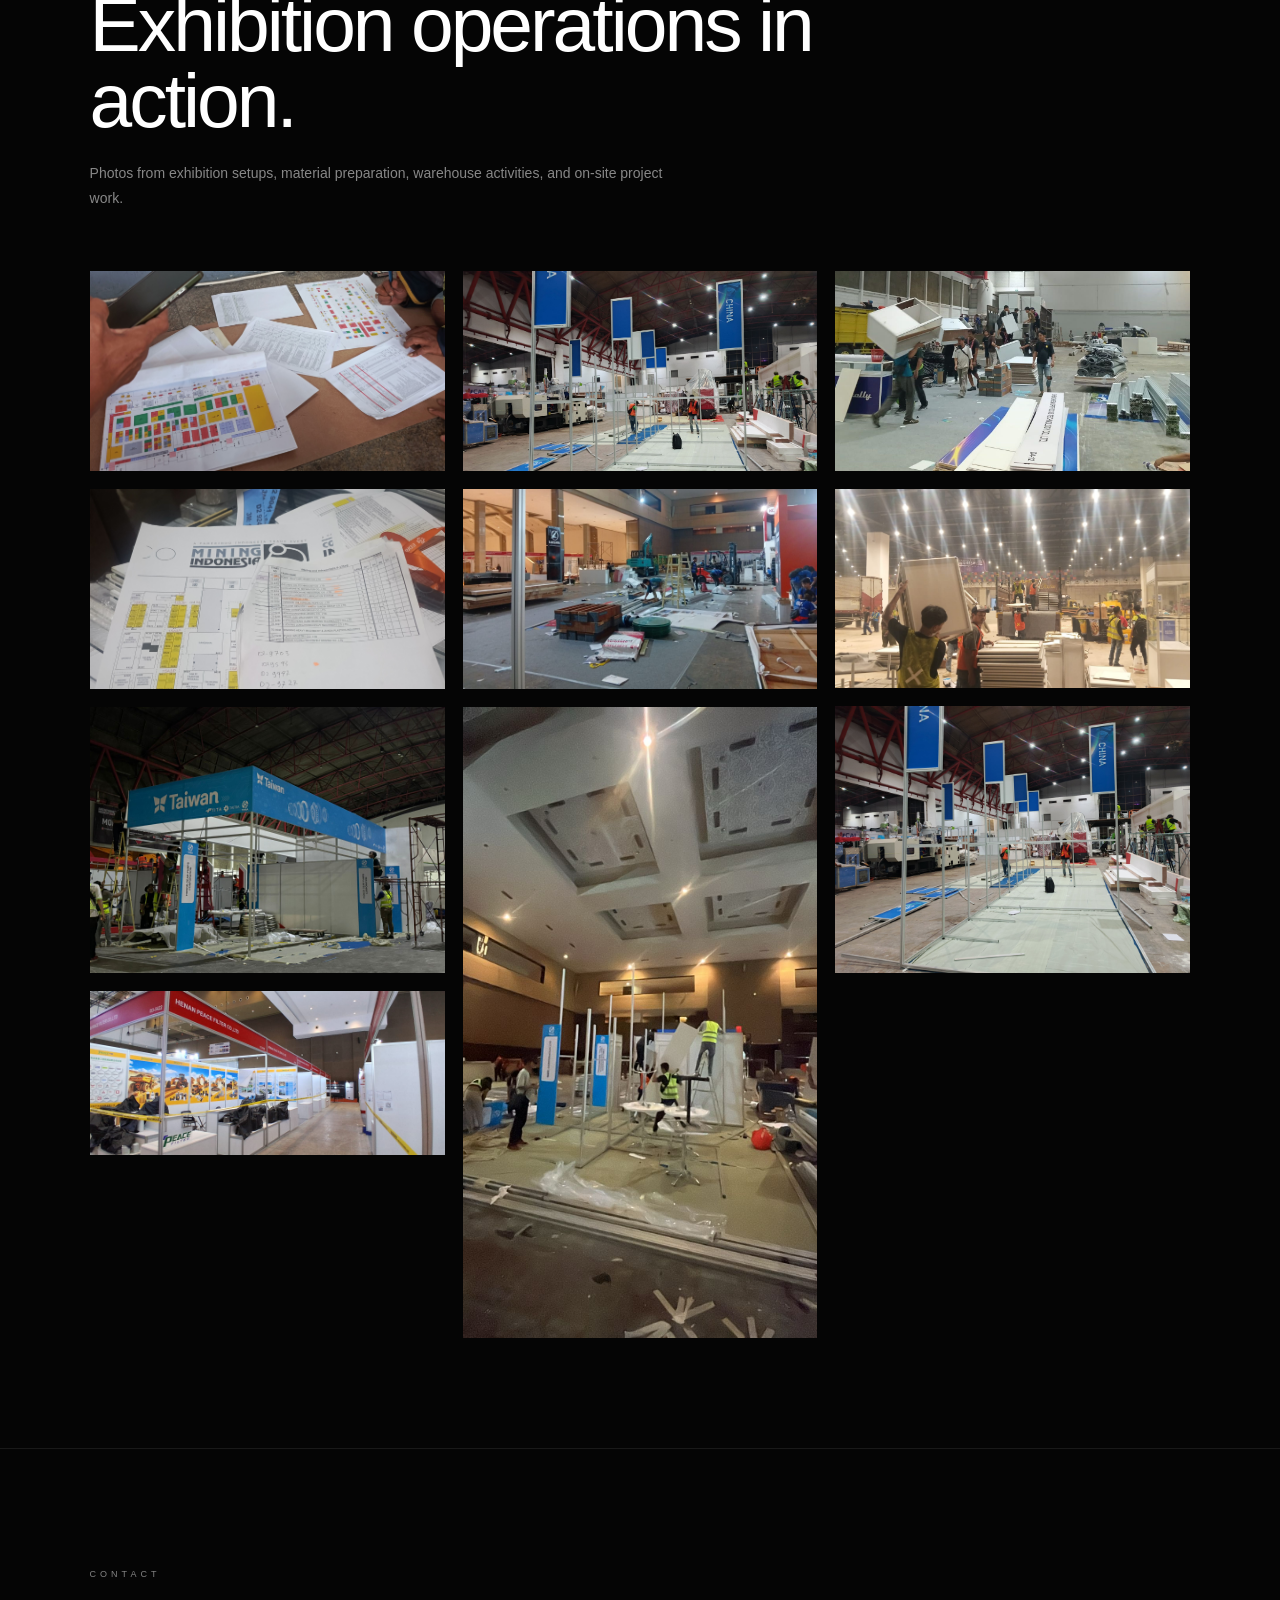
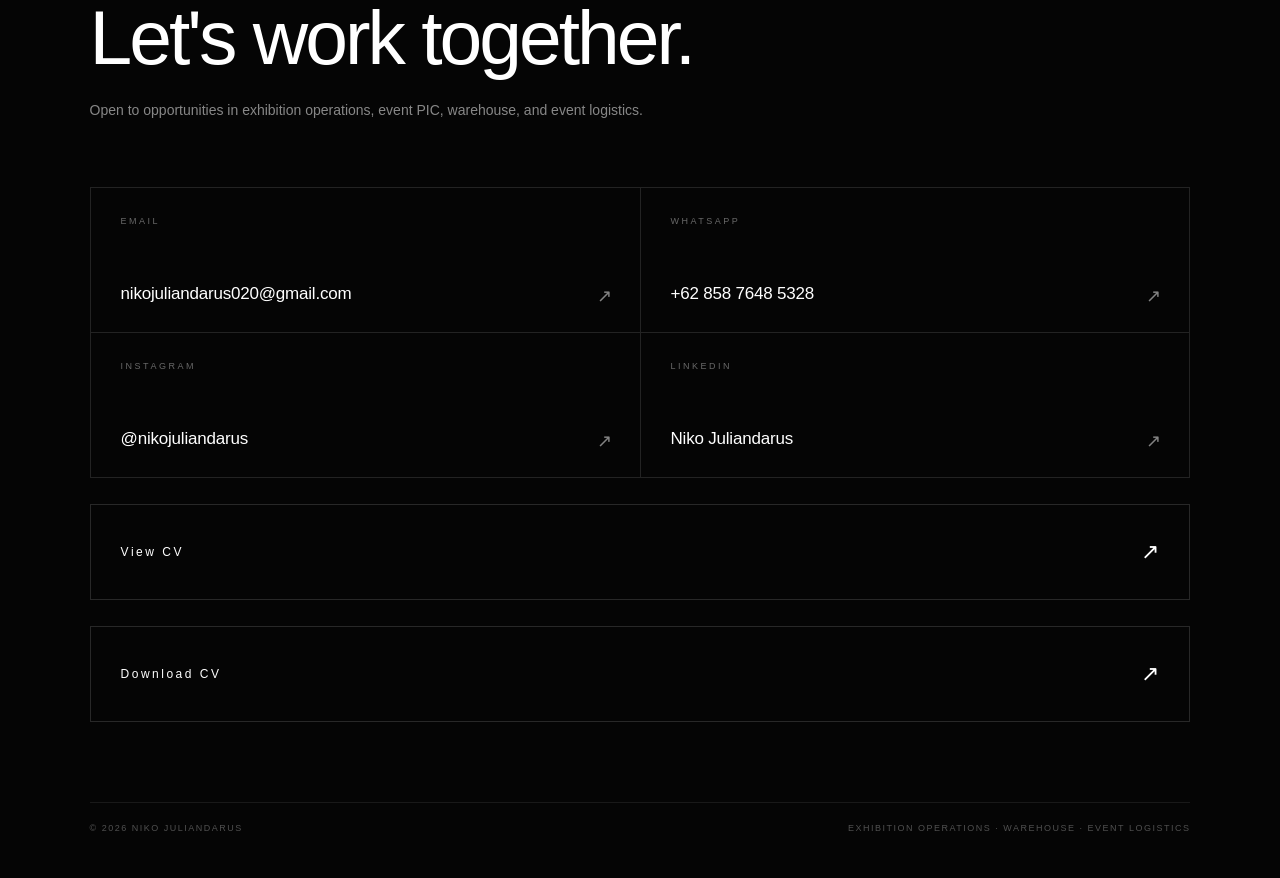
==== commit 293a146e: "update index.html" ====
--- a/index.html
+++ b/index.html
@@ -404,7 +404,7 @@
                         </div>
 
                         <p class="experience-summary">
-                            Served as an on-site PIC for 16 exhibition events from 2025 to 2026. Coordinated subcontractors, checked booth construction and furniture, monitored materials at drop-off points, and helped ensure work met company standards and deadlines.
+                            Served as an on-site PIC for 14 exhibition events from 2025 to 2026. Coordinated subcontractors, checked booth construction and furniture, monitored materials at drop-off points, and helped ensure work met company standards and deadlines.
                         </p>
 
                         <div class="experience-details">
@@ -414,8 +414,8 @@
                             <span>Quality Checking</span>
                             <span>Deadline Management</span>
                             <span>Problem Solving</span>
-                            <span>Led up to 20 Subcontractors</span>
-                            <span>Construction & Furniture Team Lead (2026)</span>
+                            <span>Led up to 20 Person Subcontractors</span>
+                            <span>Furniture Team Lead (2026)</span>
                         </div>
                     </div>
                 </article>
@@ -442,7 +442,7 @@
                 <p class="projects-intro">
                     These selected projects represent my experience supporting exhibition material preparation,
                     warehouse control, booth construction checks, and on-site coordination. Across 2024–2026,
-                    I was involved in 27 events, including 16 as an on-site PIC since 2025.
+                    I was involved in 22 events, including 14 as an on-site PIC since 2025.
                 </p>
             </div>
 
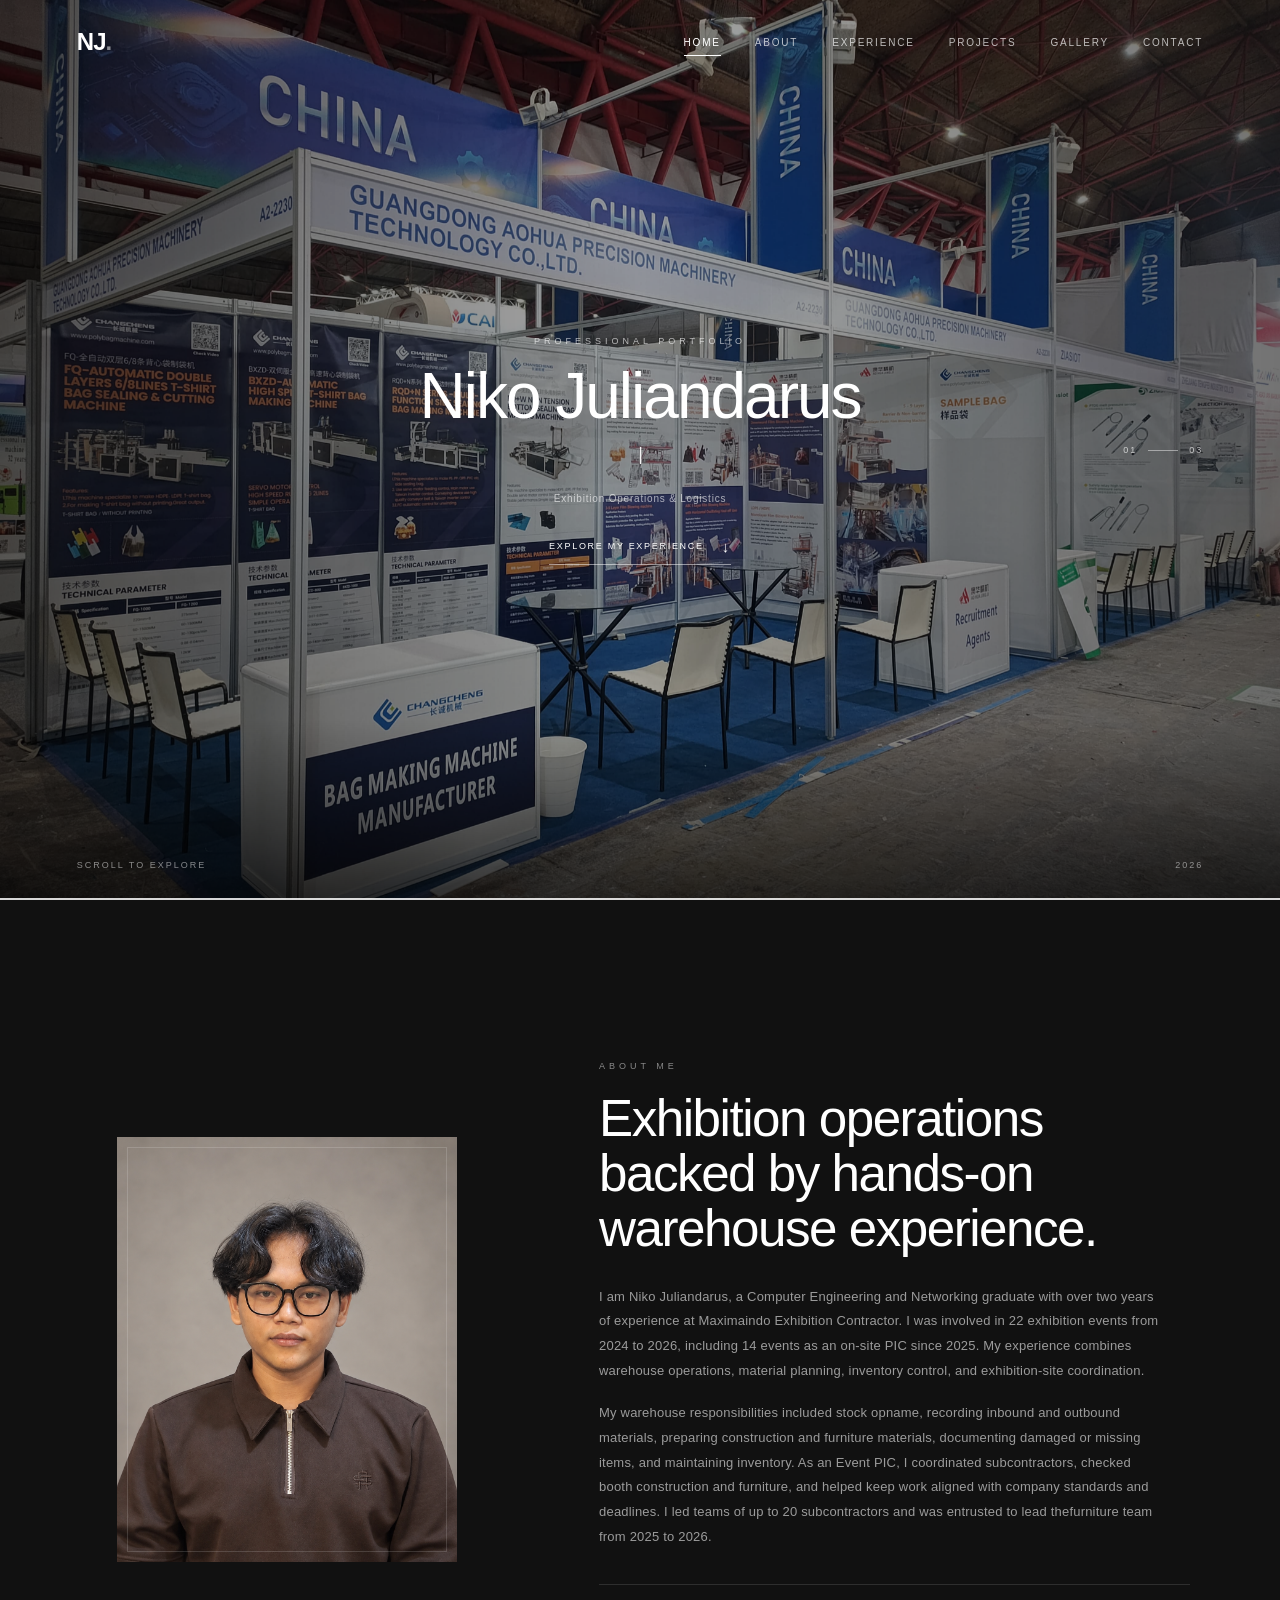
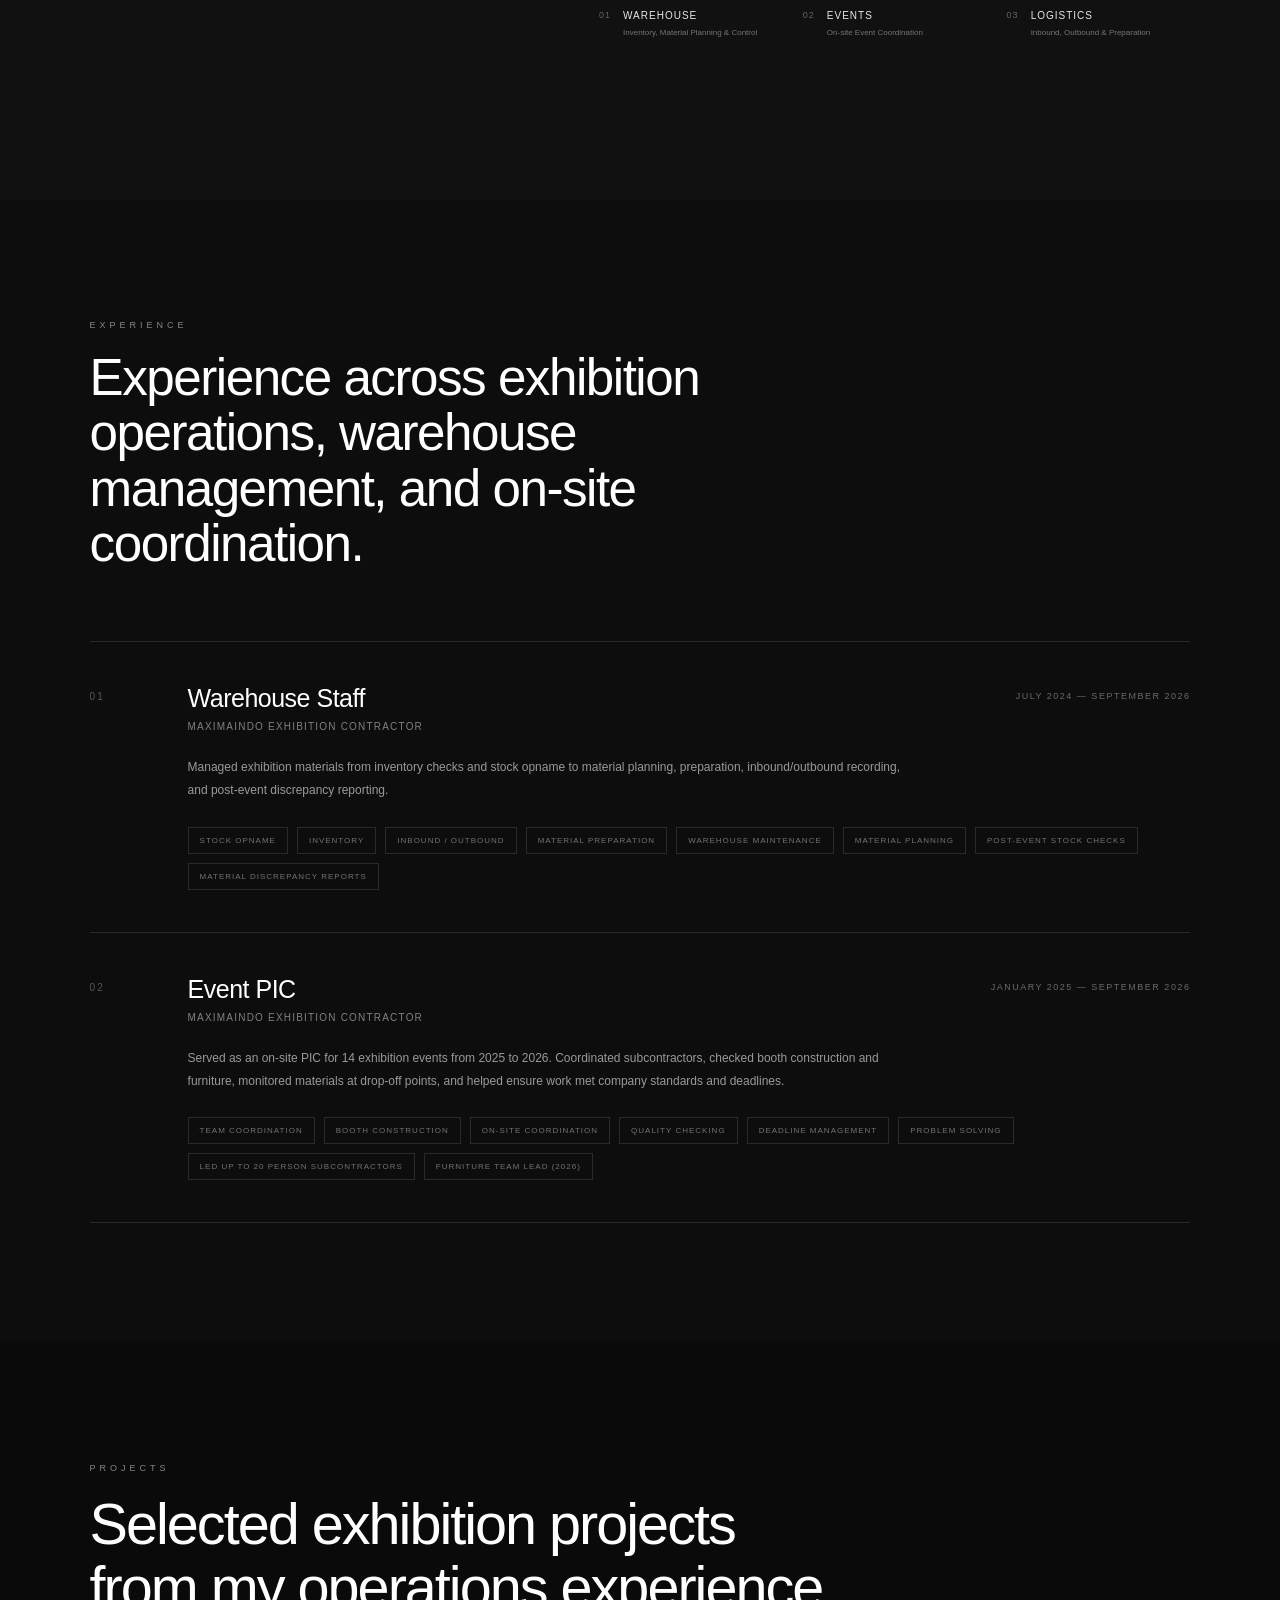
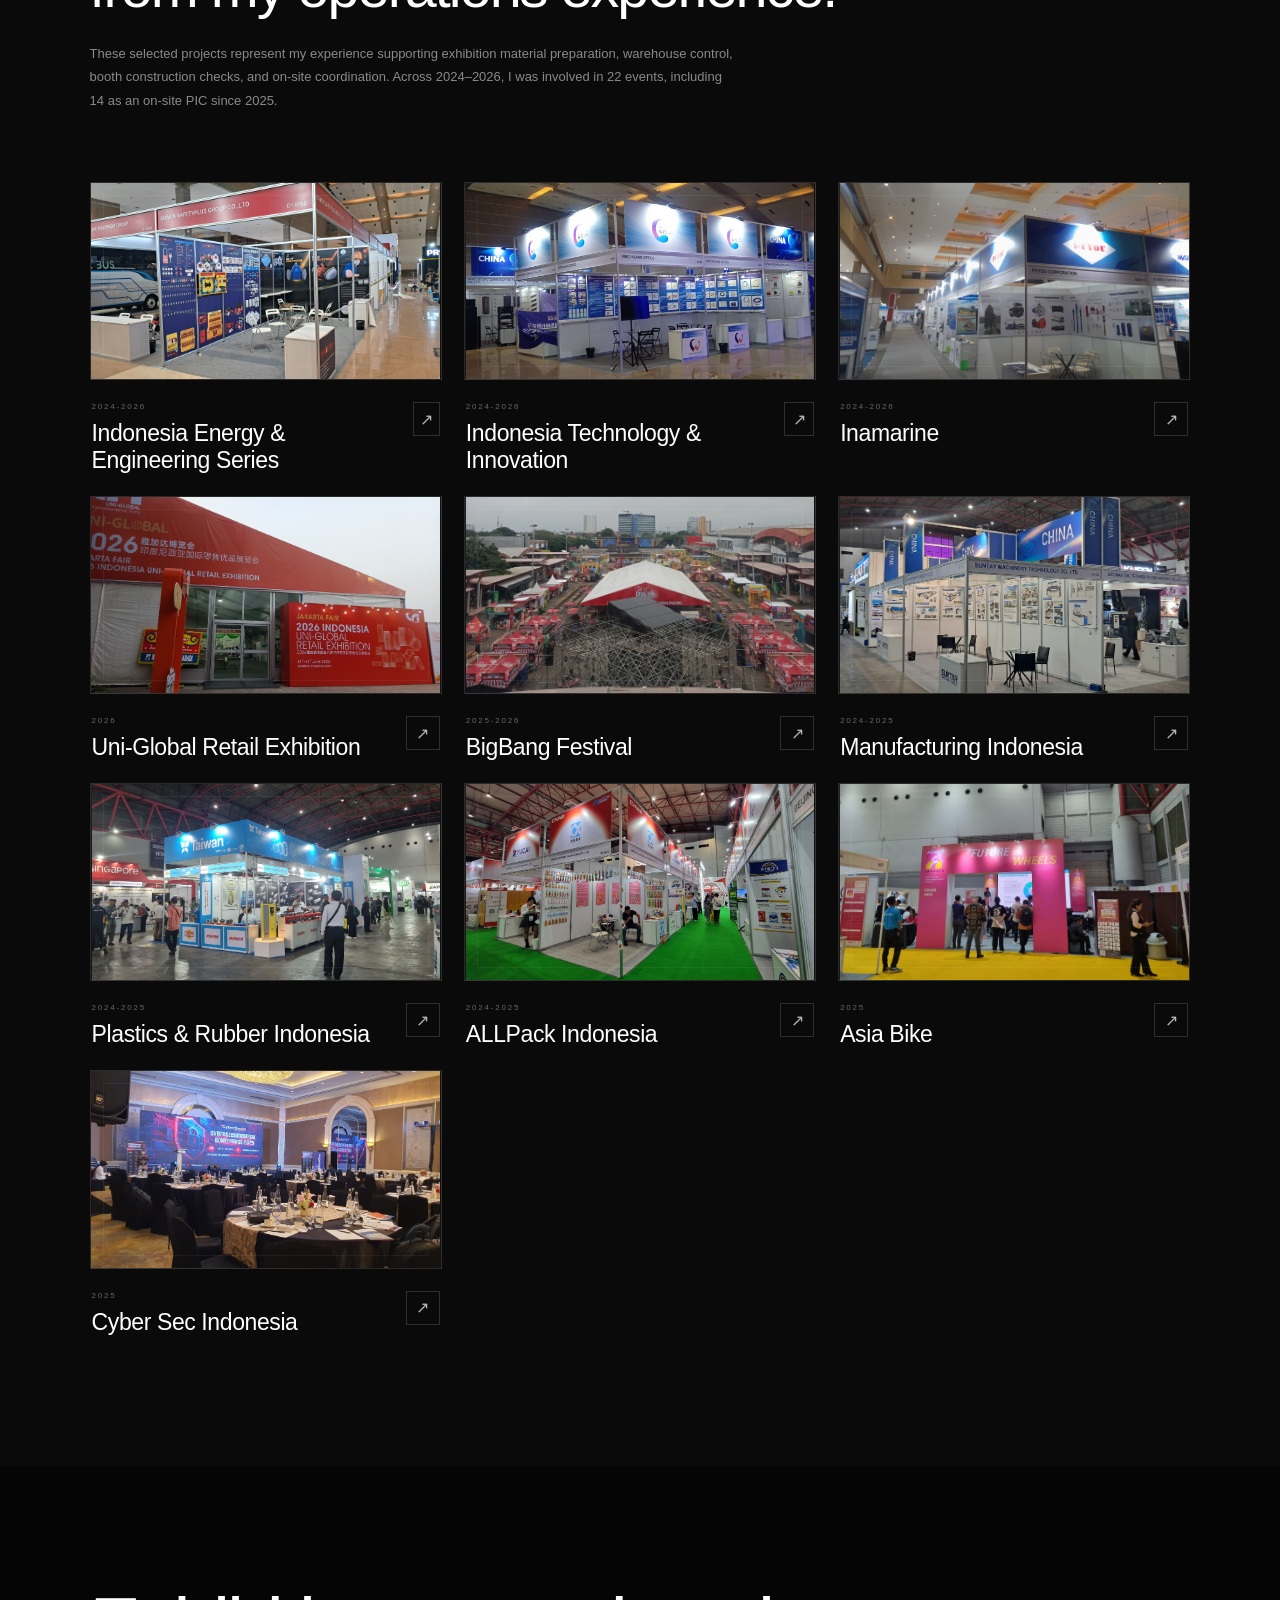
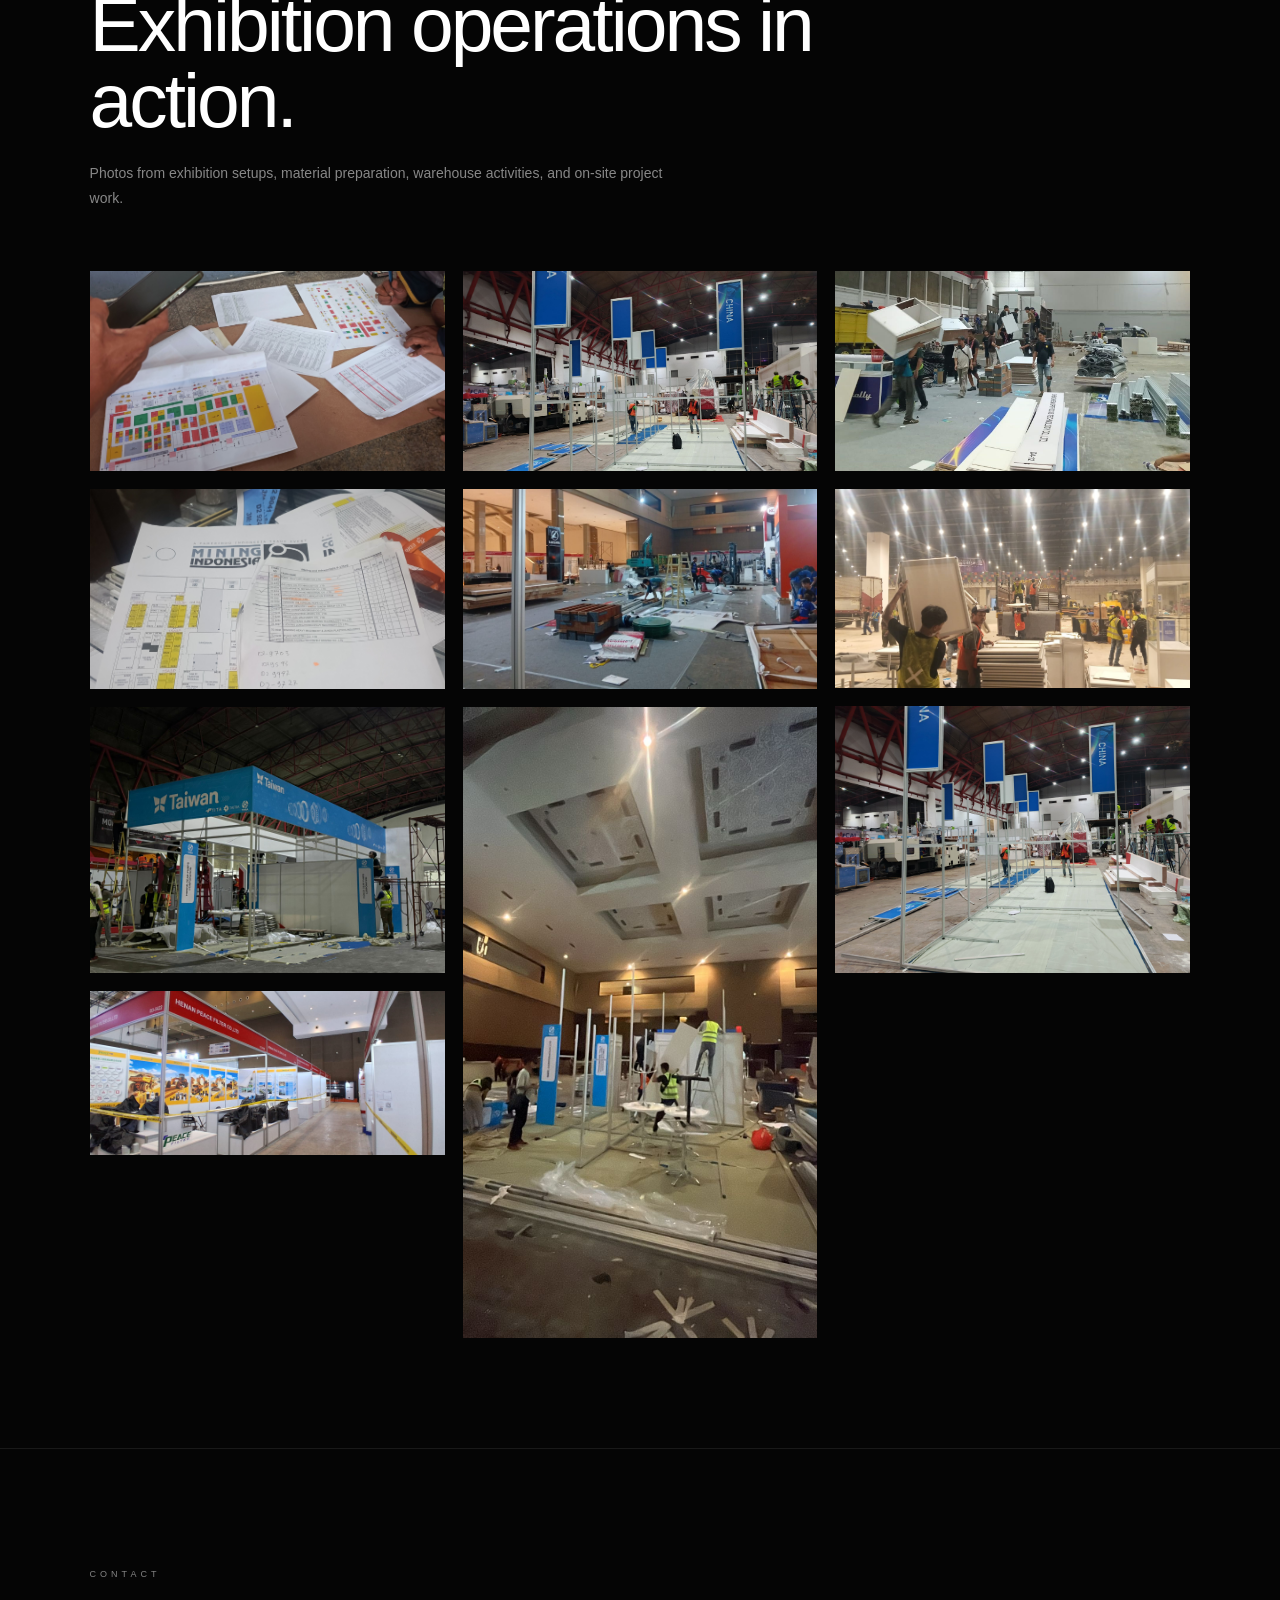
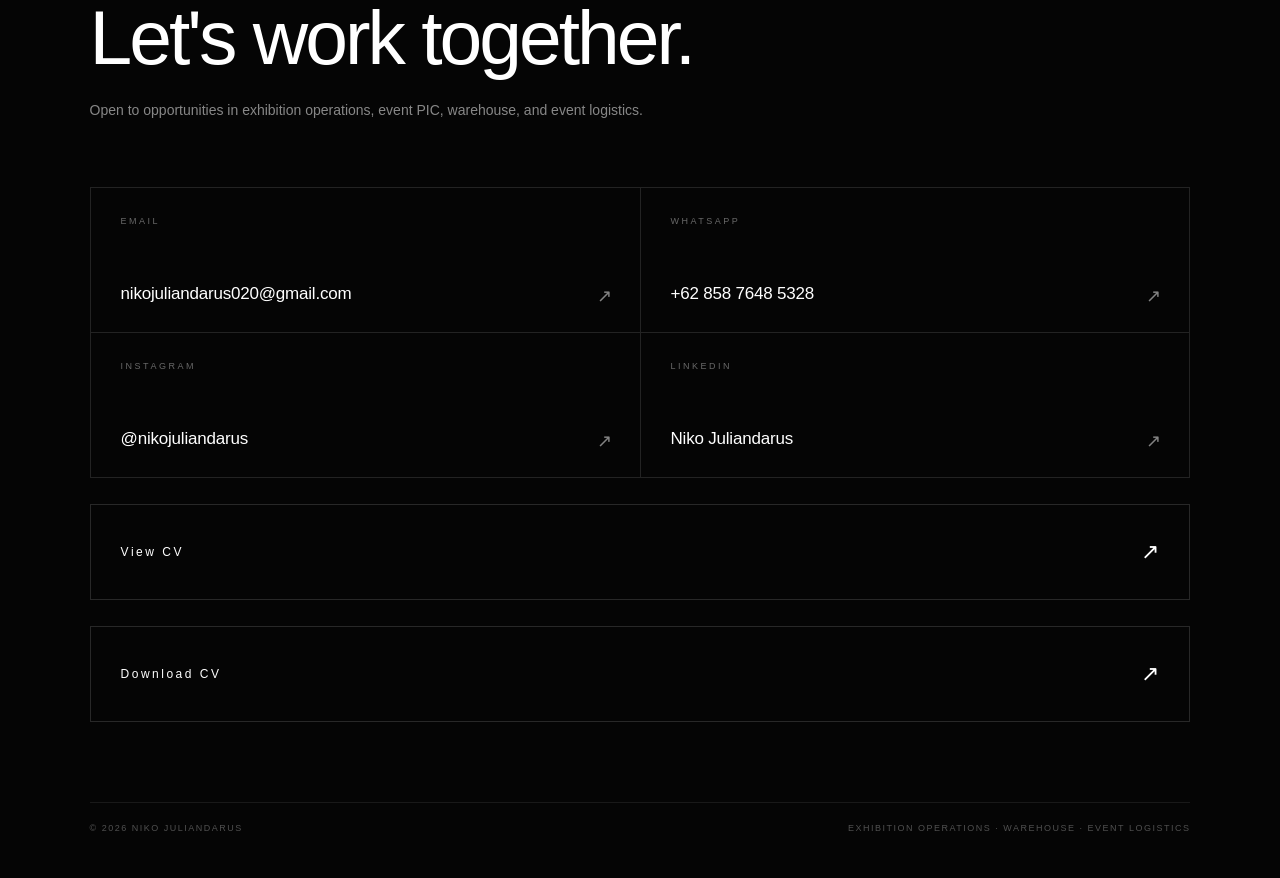
==== commit 4592df78: "update index.html" ====
--- a/index.html
+++ b/index.html
@@ -225,7 +225,7 @@
                 <div class="photo-frame">
 
                     <img
-                        src="assets/images/profile.jpg"
+                        src="assets/images/Profile.png"
                         alt="Niko Juliandarus"
                     >
 
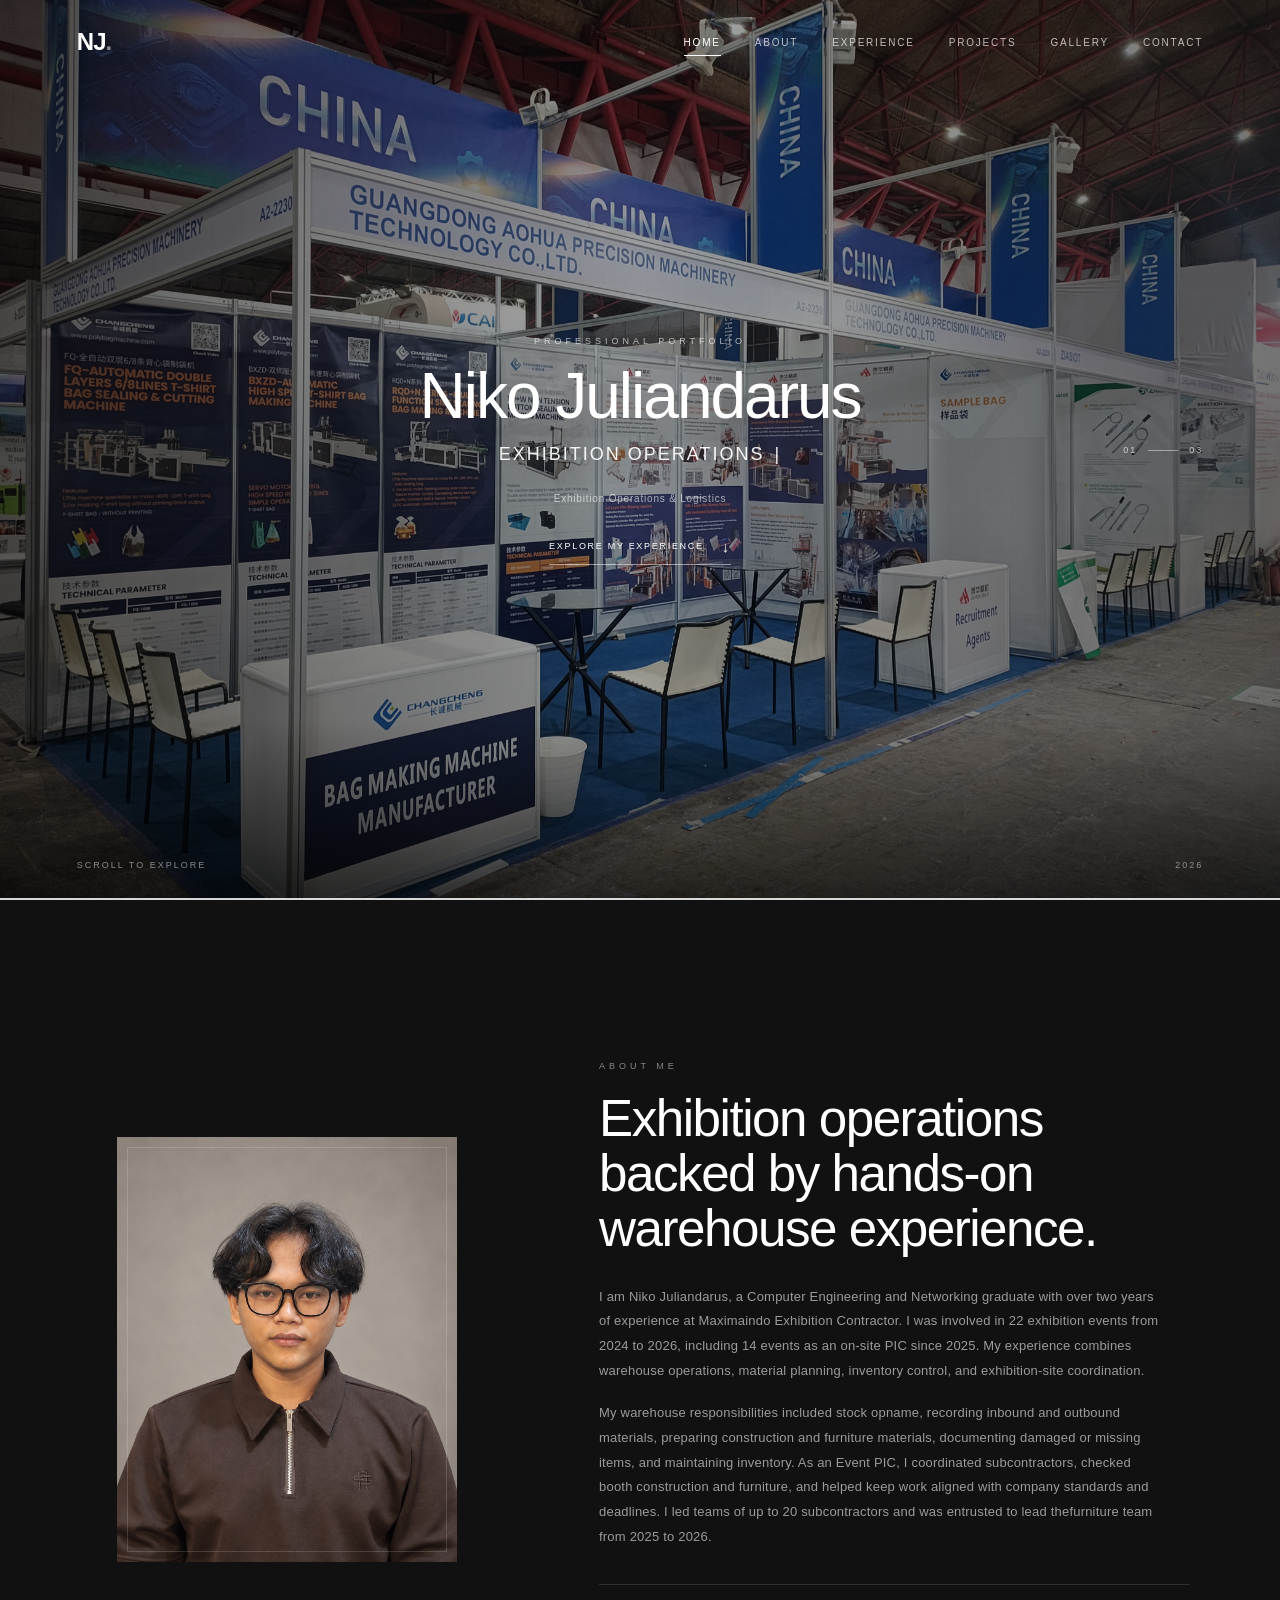
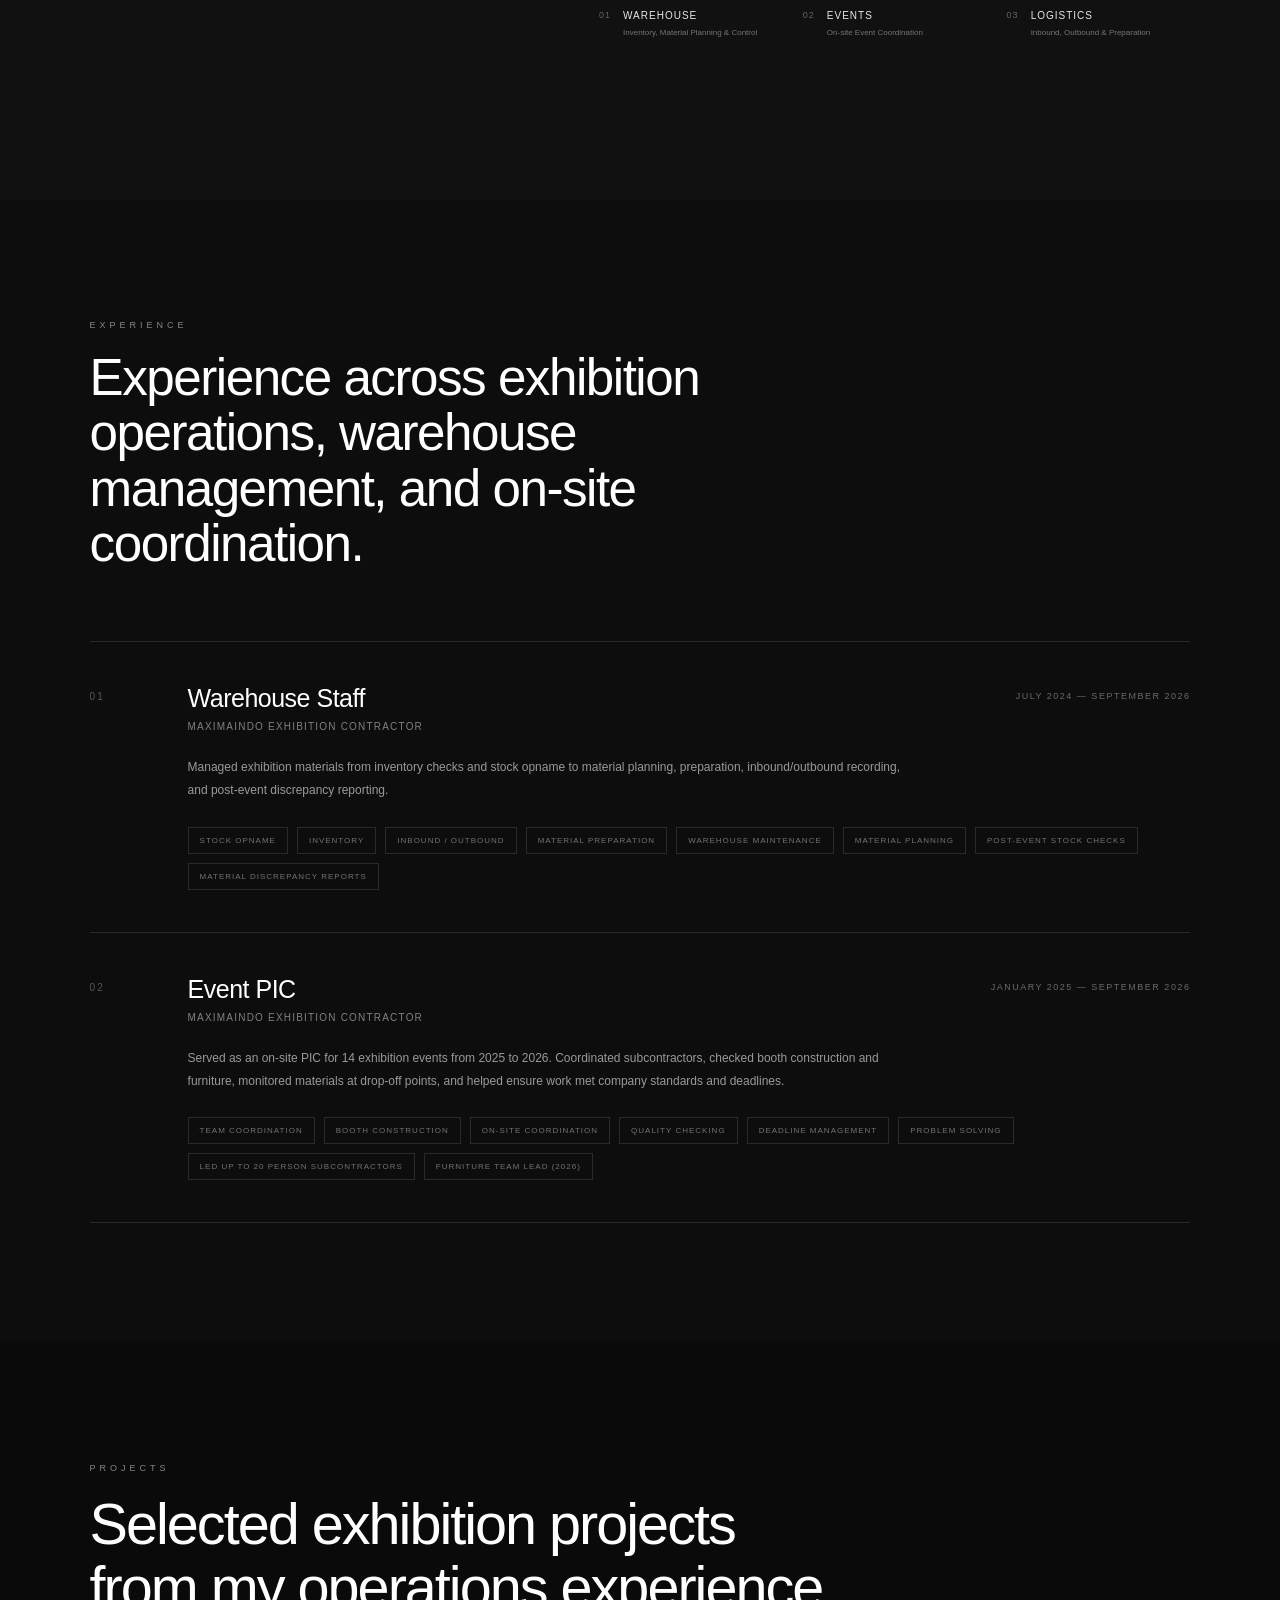
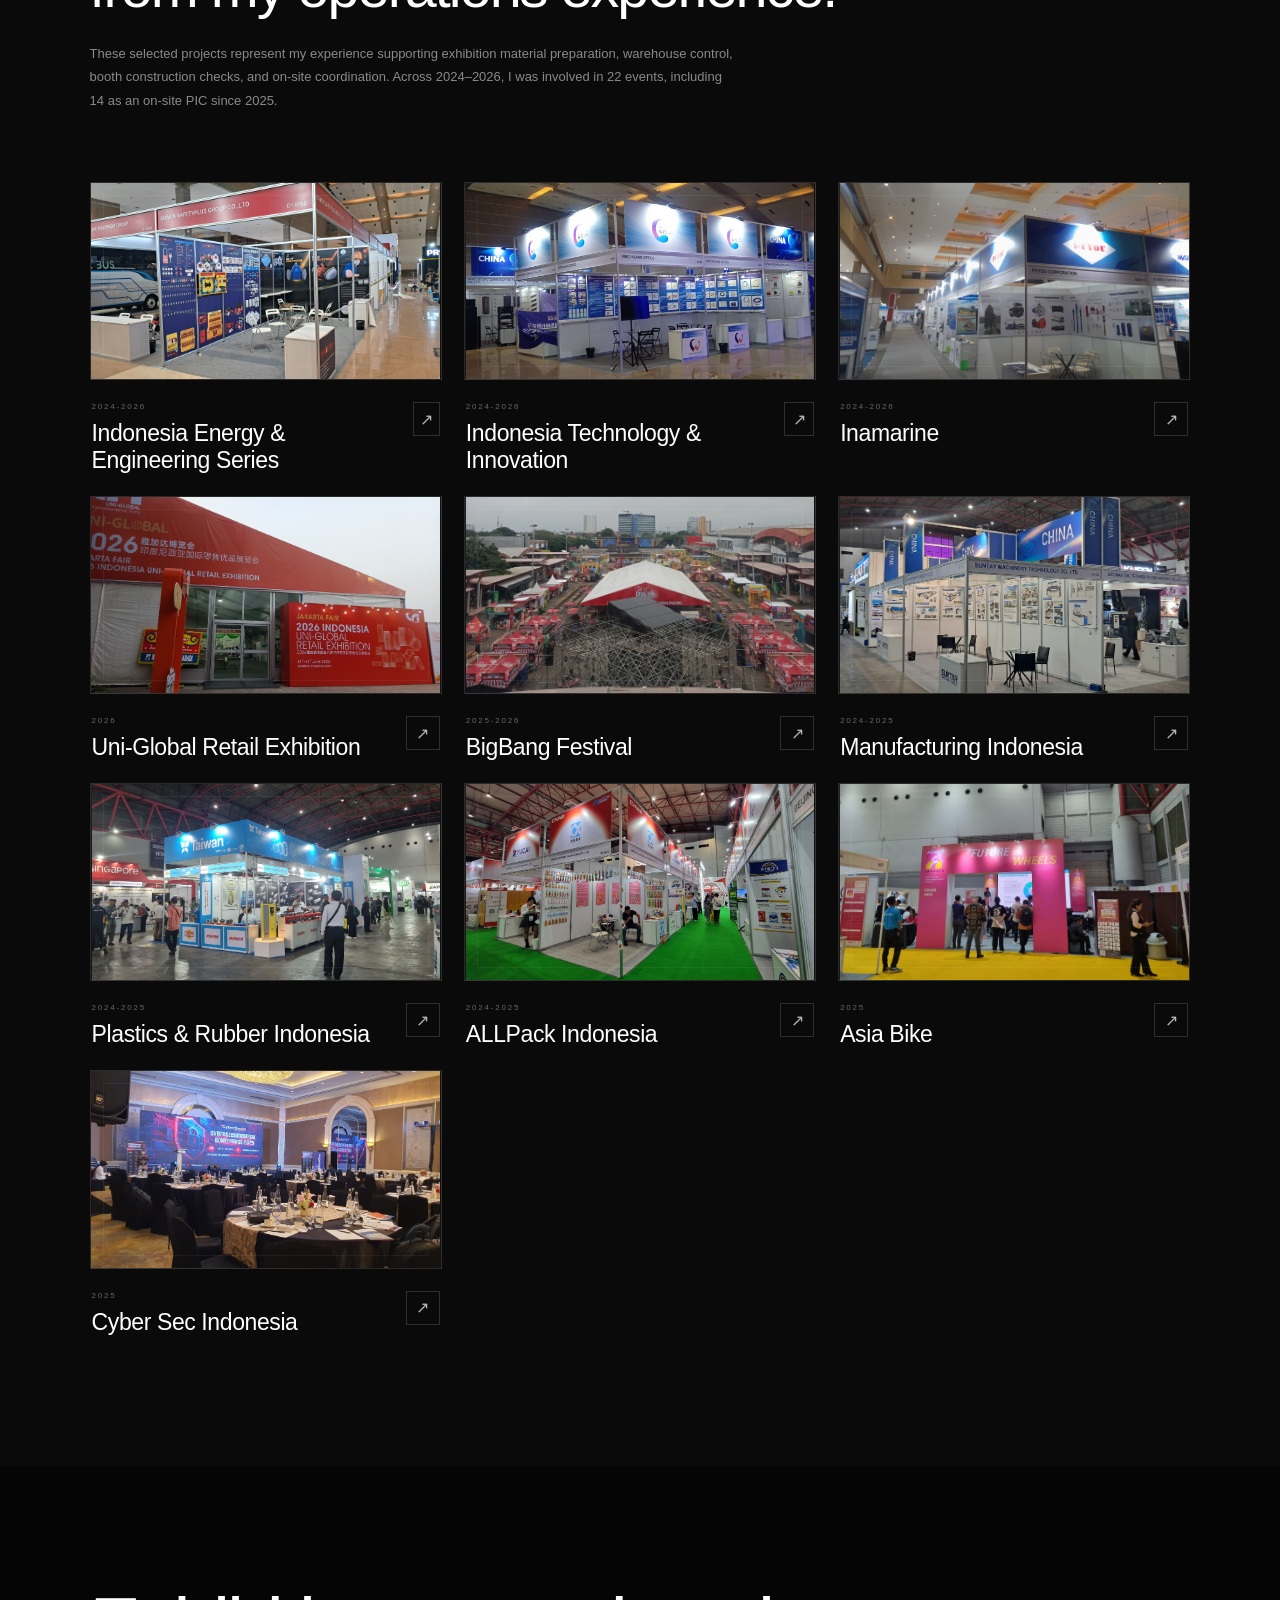
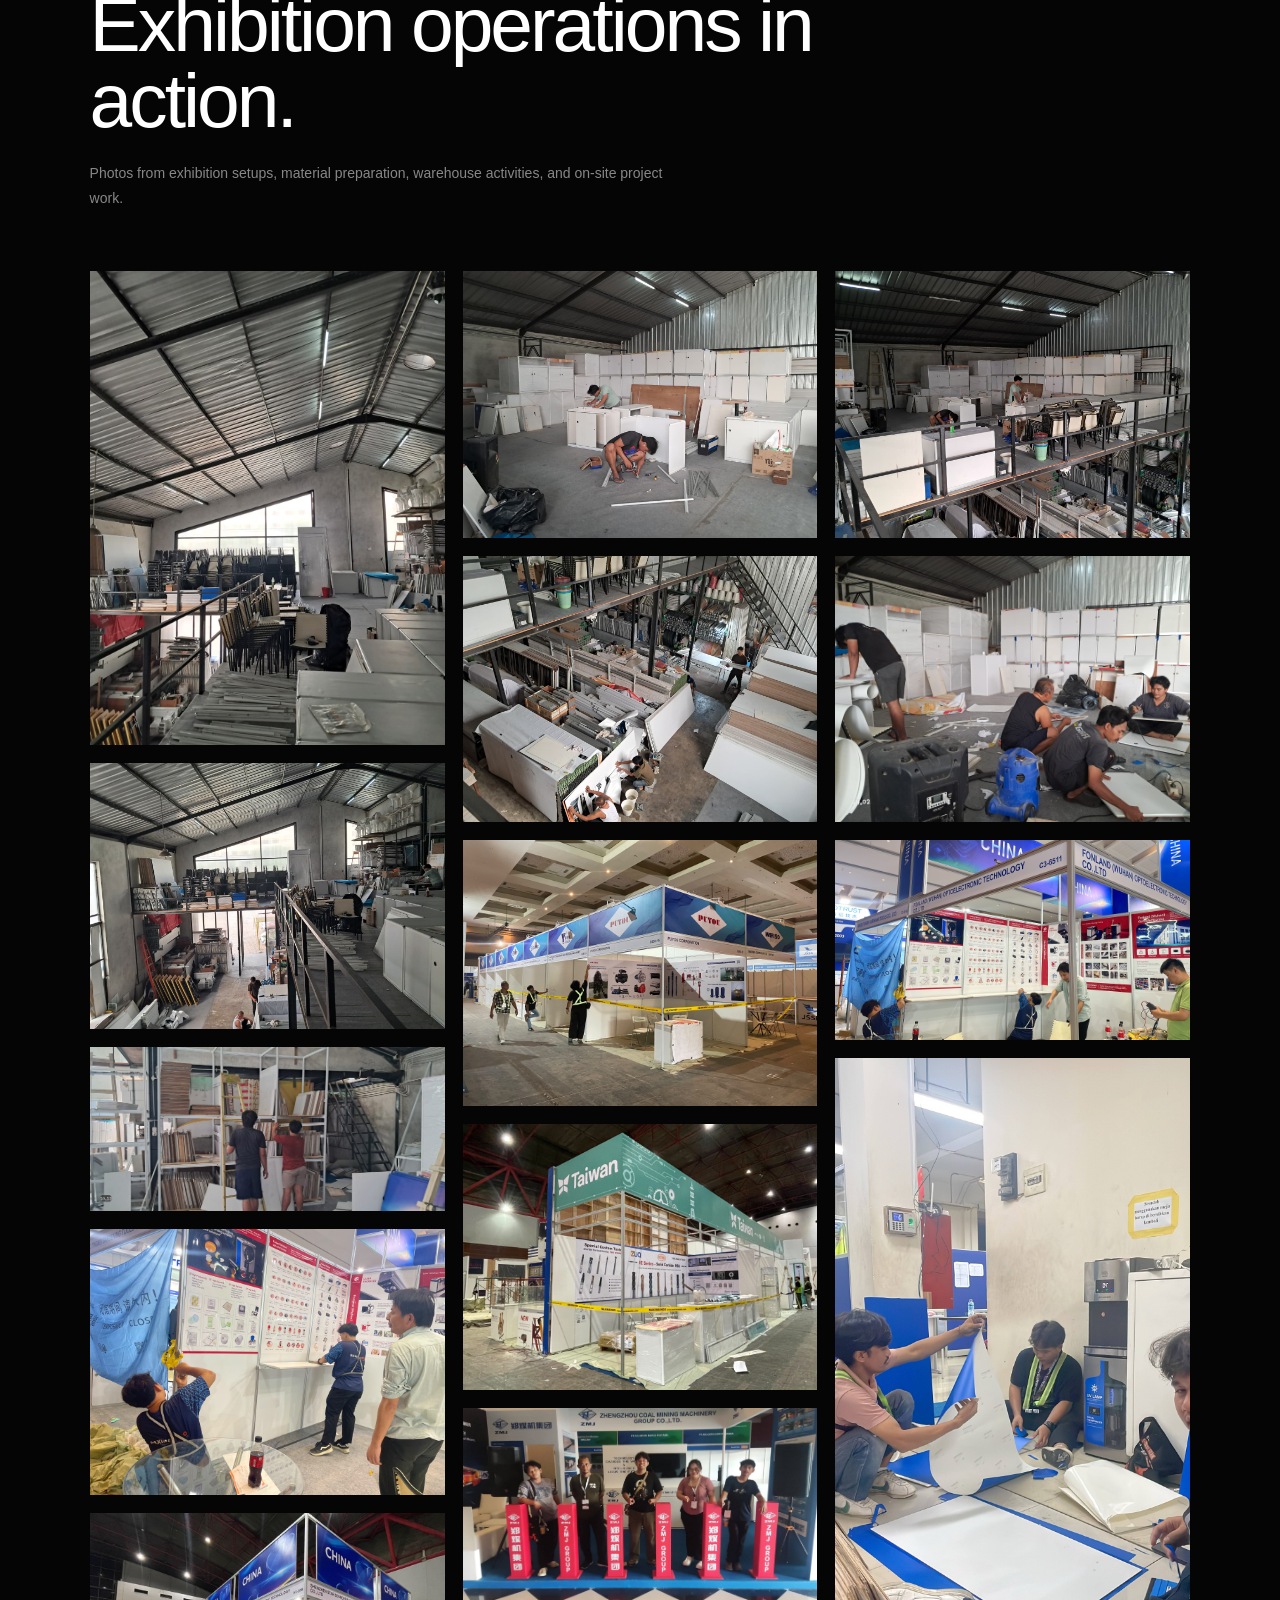
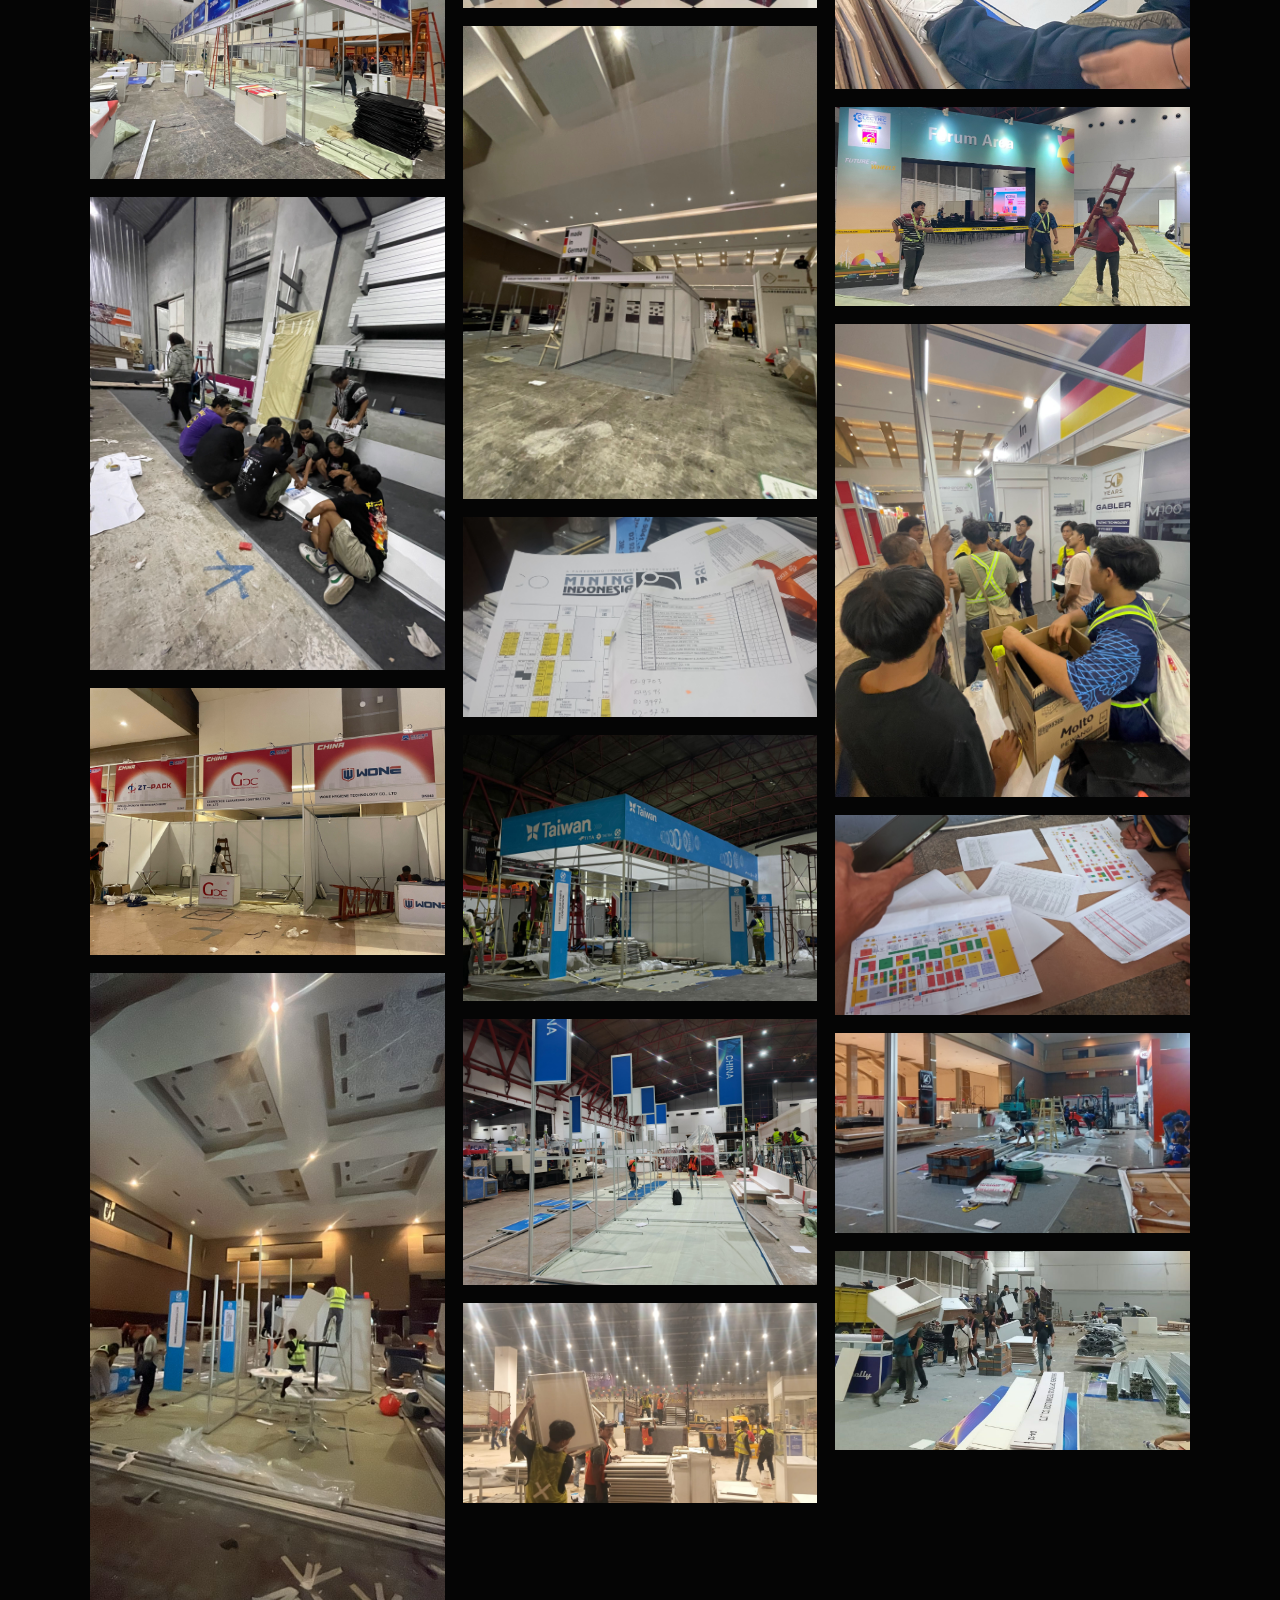
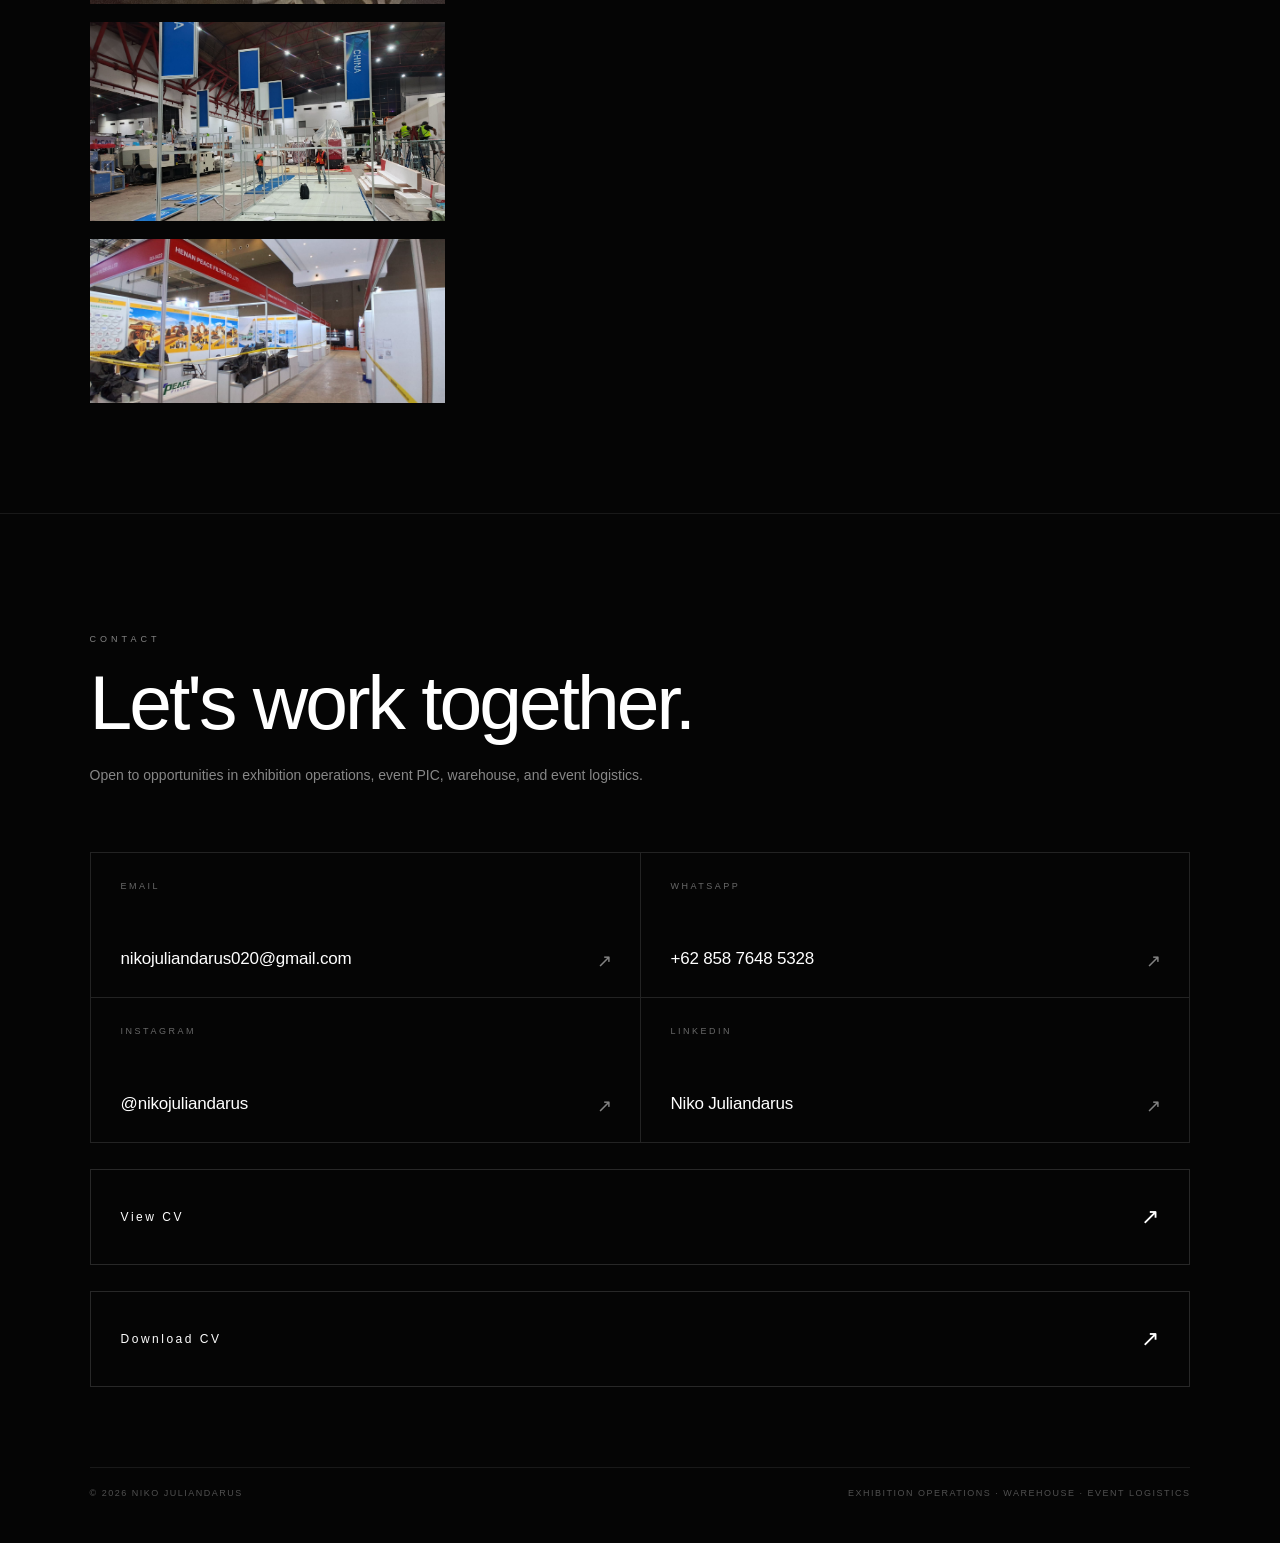
==== commit f1bef938: "update index.html" ====
--- a/index.html
+++ b/index.html
@@ -603,92 +603,263 @@
 
         <div class="gallery-masonry">
 
-            <!-- D1 -->
-            <div class="gallery-item">
-                <img
-                    src="assets/images/D1.jpg"
-                    alt="Exhibition operations"
-                    loading="lazy"
-                >
-            </div>
-
-            <!-- D2 -->
-            <div class="gallery-item">
-                <img
-                    src="assets/images/D2.jpg"
-                    alt="Exhibition operations"
-                    loading="lazy"
-                >
-            </div>
-
-            <!-- D3 -->
-            <div class="gallery-item">
-                <img
-                    src="assets/images/D3.jpg"
+            <!-- G1 -->
+            <div class="gallery-item">
+                <img
+                    src="assets/images/gallery/G1.jpg"
+                    alt="Exhibition operations"
+                    loading="lazy"
+                >
+            </div>
+
+            <!-- G2 -->
+            <div class="gallery-item">
+                <img
+                    src="assets/images/gallery/G2.jpg"
+                    alt="Exhibition operations"
+                    loading="lazy"
+                >
+            </div>
+
+            <!-- G3 -->
+            <div class="gallery-item">
+                <img
+                    src="assets/images/gallery/G3.jpg"
                     alt="Exhibition setup"
                     loading="lazy"
                 >
             </div>
 
-            <!-- D4 -->
-            <div class="gallery-item">
-                <img
-                    src="assets/images/D4.jpg"
-                    alt="Exhibition operations"
-                    loading="lazy"
-                >
-            </div>
-
-            <!-- D5 -->
-            <div class="gallery-item">
-                <img
-                    src="assets/images/D5.jpg"
+            <!-- G4 -->
+            <div class="gallery-item">
+                <img
+                    src="assets/images/gallery/G4.jpg"
+                    alt="Exhibition operations"
+                    loading="lazy"
+                >
+            </div>
+
+            <!-- G5 -->
+            <div class="gallery-item">
+                <img
+                    src="assets/images/gallery/G5.jpg"
                     alt="Exhibition booth"
                     loading="lazy"
                 >
             </div>
 
-            <!-- D6 -->
-            <div class="gallery-item">
-                <img
-                    src="assets/images/D6.jpg"
+            <!-- G6 -->
+            <div class="gallery-item">
+                <img
+                    src="assets/images/gallery/G6.jpg"
                     alt="On-site exhibition work"
                     loading="lazy"
                 >
             </div>
 
-            <!-- D7 -->
-            <div class="gallery-item">
-                <img
-                    src="assets/images/D7.jpg"
+            <!-- G7 -->
+            <div class="gallery-item">
+                <img
+                    src="assets/images/gallery/G7.jpg"
                     alt="Exhibition setup"
                     loading="lazy"
                 >
             </div>
 
-            <!-- D8 -->
-            <div class="gallery-item">
-                <img
-                    src="assets/images/D8.jpg"
+            <!-- G8 -->
+            <div class="gallery-item">
+                <img
+                    src="assets/images/gallery/G8.jpg"
                     alt="Event operations"
                     loading="lazy"
                 >
             </div>
 
-            <!-- D9 -->
-            <div class="gallery-item">
-                <img
-                    src="assets/images/D9.jpg"
+            <!-- G9 -->
+            <div class="gallery-item">
+                <img
+                    src="assets/images/gallery/G9.jpg"
                     alt="Exhibition work"
                     loading="lazy"
                 >
             </div>
 
-            <!-- D10 -->
-            <div class="gallery-item">
-                <img
-                    src="assets/images/D10.jpg"
-                    alt="Exhibition operations"
+            <!-- G10 -->
+            <div class="gallery-item">
+                <img
+                    src="assets/images/gallery/G10.jpg"
+                    alt="Exhibition operations"
+                    loading="lazy"
+                >
+            </div>
+
+            <!-- G11 -->
+            <div class="gallery-item">
+                <img
+                    src="assets/images/gallery/G11.jpg"
+                    alt="Exhibition operations"
+                    loading="lazy"
+                >
+            </div>
+
+            <!-- G12 -->
+            <div class="gallery-item">
+                <img
+                    src="assets/images/gallery/G12.jpg"
+                    alt="Exhibition operations"
+                    loading="lazy"
+                >
+            </div>
+
+            <!-- G13 -->
+            <div class="gallery-item">
+                <img
+                    src="assets/images/gallery/G13.jpg"
+                    alt="Exhibition setup"
+                    loading="lazy"
+                >
+            </div>
+
+            <!-- G14 -->
+            <div class="gallery-item">
+                <img
+                    src="assets/images/gallery/G14.jpg"
+                    alt="Exhibition operations"
+                    loading="lazy"
+                >
+            </div>
+
+            <!-- G15 -->
+            <div class="gallery-item">
+                <img
+                    src="assets/images/gallery/G15.jpg"
+                    alt="Exhibition booth"
+                    loading="lazy"
+                >
+            </div>
+
+            <!-- G16 -->
+            <div class="gallery-item">
+                <img
+                    src="assets/images/gallery/G16.jpg"
+                    alt="On-site exhibition work"
+                    loading="lazy"
+                >
+            </div>
+
+            <!-- G17 -->
+            <div class="gallery-item">
+                <img
+                    src="assets/images/gallery/G17.jpg"
+                    alt="Exhibition setup"
+                    loading="lazy"
+                >
+            </div>
+
+            <!-- G18 -->
+            <div class="gallery-item">
+                <img
+                    src="assets/images/gallery/G18.jpg"
+                    alt="Event operations"
+                    loading="lazy"
+                >
+            </div>
+
+            <!-- G19 -->
+            <div class="gallery-item">
+                <img
+                    src="assets/images/gallery/G19.jpg"
+                    alt="Exhibition work"
+                    loading="lazy"
+                >
+            </div>
+
+            <!-- G20 -->
+            <div class="gallery-item">
+                <img
+                    src="assets/images/gallery/G20.jpg"
+                    alt="Exhibition operations"
+                    loading="lazy"
+                >
+            </div>
+
+            <!-- G21 -->
+            <div class="gallery-item">
+                <img
+                    src="assets/images/gallery/G21.jpg"
+                    alt="Exhibition operations"
+                    loading="lazy"
+                >
+            </div>
+
+            <!-- G22 -->
+            <div class="gallery-item">
+                <img
+                    src="assets/images/gallery/G22.jpg"
+                    alt="Exhibition operations"
+                    loading="lazy"
+                >
+            </div>
+
+            <!-- G23 -->
+            <div class="gallery-item">
+                <img
+                    src="assets/images/gallery/G23.jpg"
+                    alt="Exhibition setup"
+                    loading="lazy"
+                >
+            </div>
+
+            <!-- G24 -->
+            <div class="gallery-item">
+                <img
+                    src="assets/images/gallery/G24.jpg"
+                    alt="Exhibition operations"
+                    loading="lazy"
+                >
+            </div>
+
+            <!-- G25 -->
+            <div class="gallery-item">
+                <img
+                    src="assets/images/gallery/G25.jpg"
+                    alt="Exhibition booth"
+                    loading="lazy"
+                >
+            </div>
+
+            <!-- G26 -->
+            <div class="gallery-item">
+                <img
+                    src="assets/images/gallery/G26.jpg"
+                    alt="On-site exhibition work"
+                    loading="lazy"
+                >
+            </div>
+
+            <!-- G27 -->
+            <div class="gallery-item">
+                <img
+                    src="assets/images/gallery/G27.jpg"
+                    alt="Exhibition setup"
+                    loading="lazy"
+                >
+            </div>
+
+            <!-- G28 -->
+            <div class="gallery-item">
+                <img
+                    src="assets/images/gallery/G28.jpg"
+                    alt="Event operations"
+                    loading="lazy"
+                >
+            </div>
+
+            <!-- G29 -->
+            <div class="gallery-item">
+                <img
+                    src="assets/images/gallery/G29.jpg"
+                    alt="Exhibition work"
                     loading="lazy"
                 >
             </div>
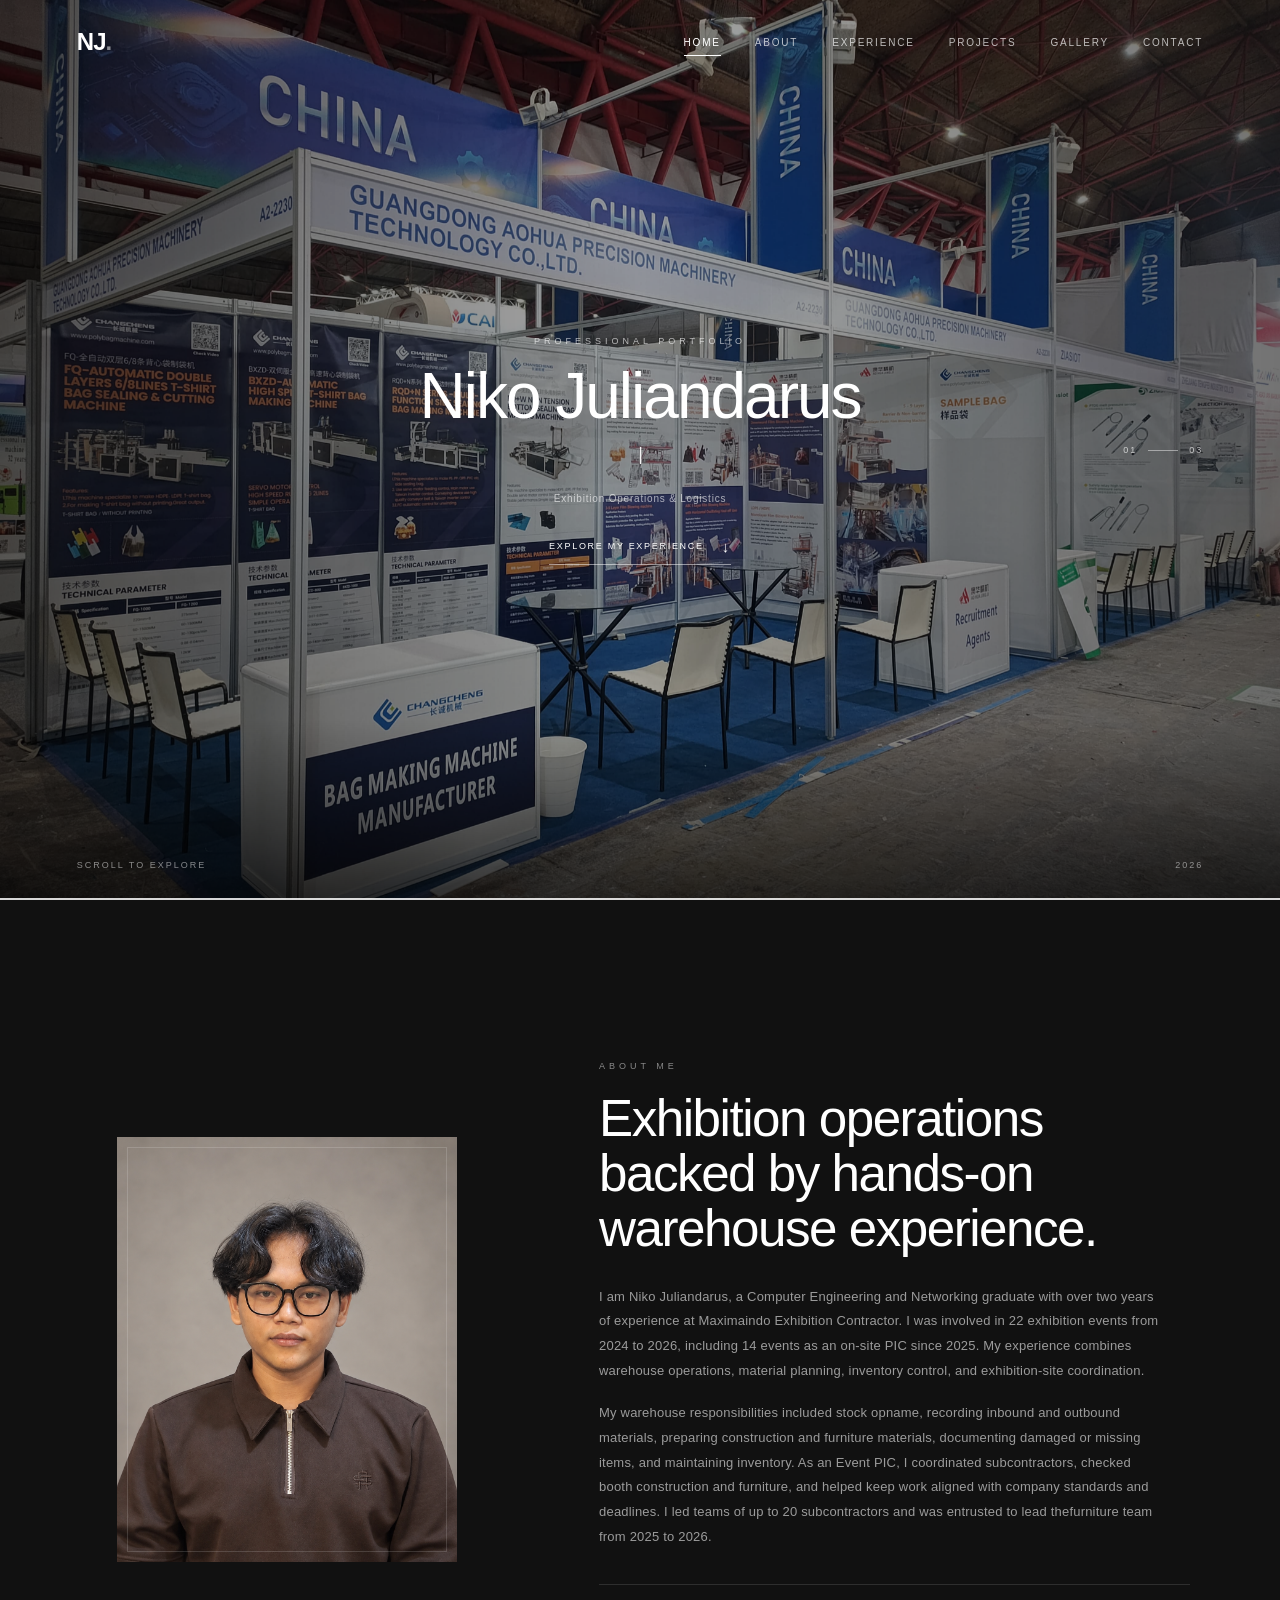
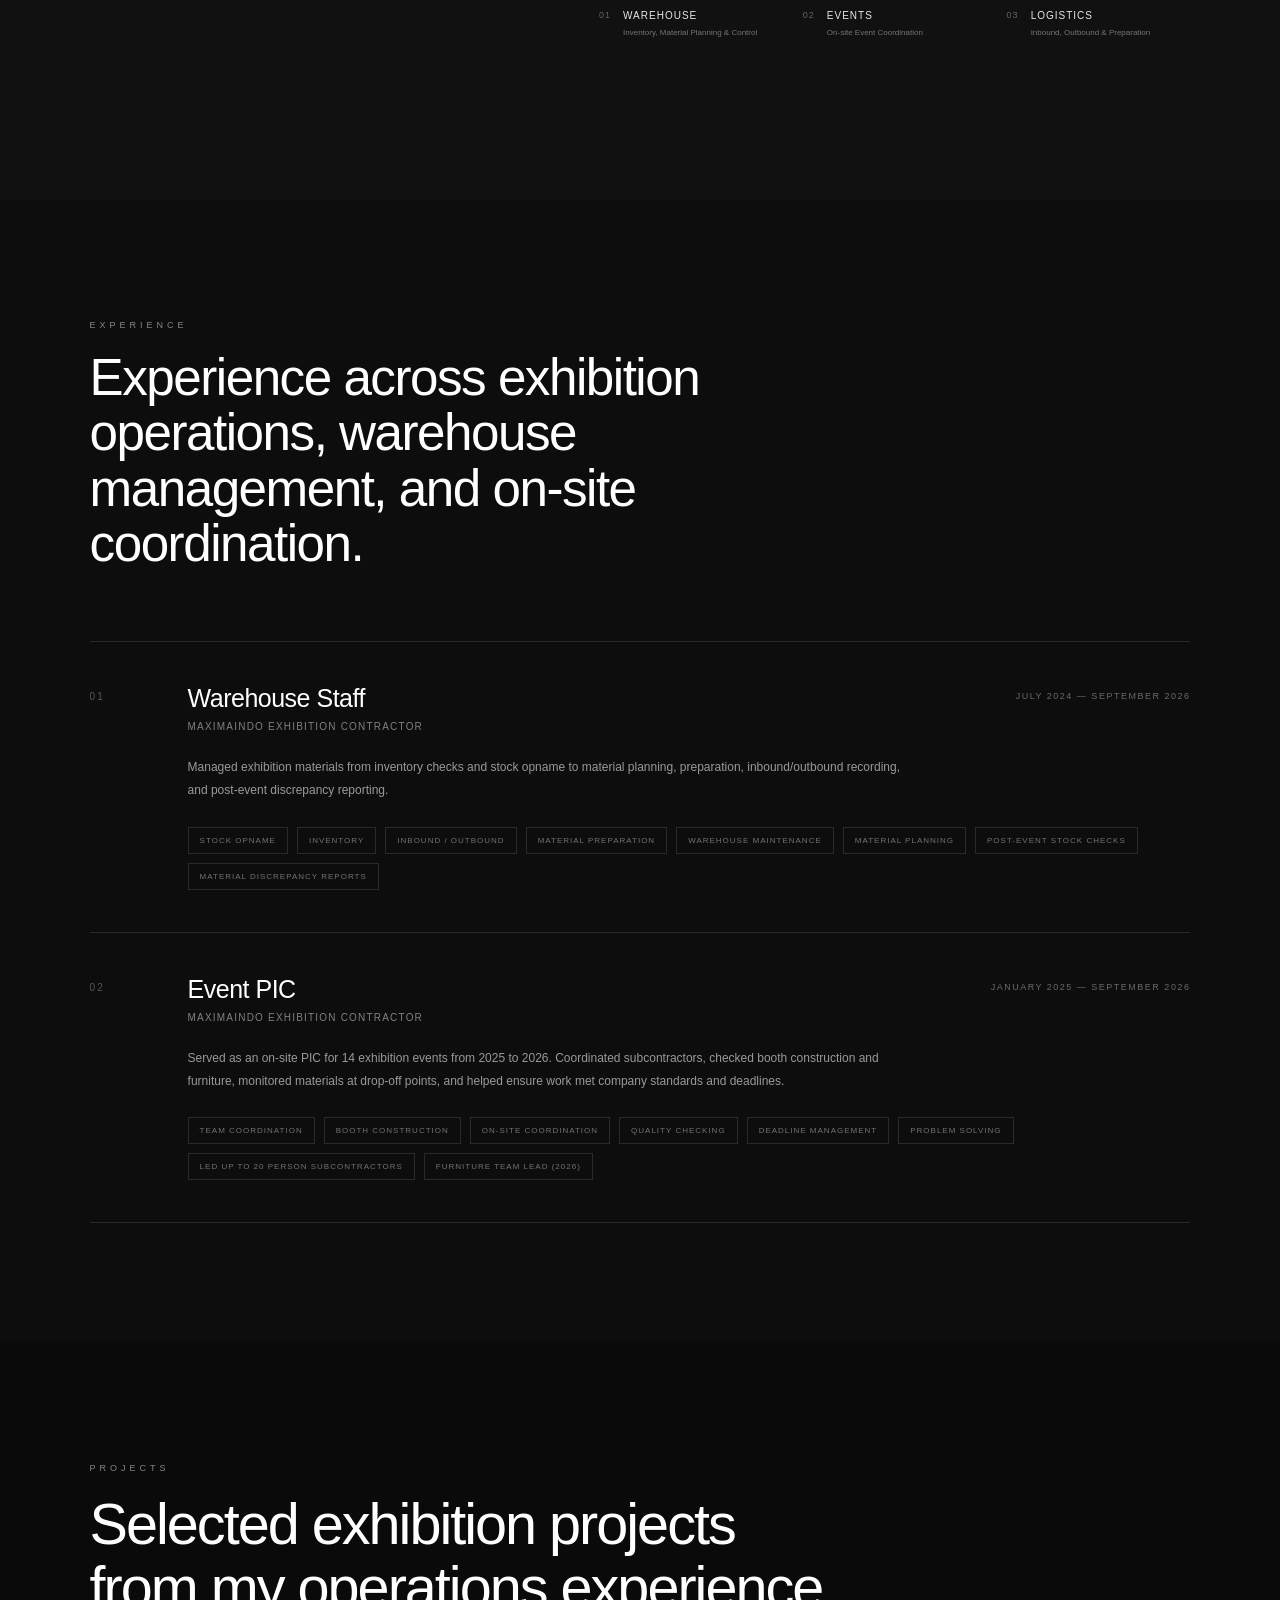
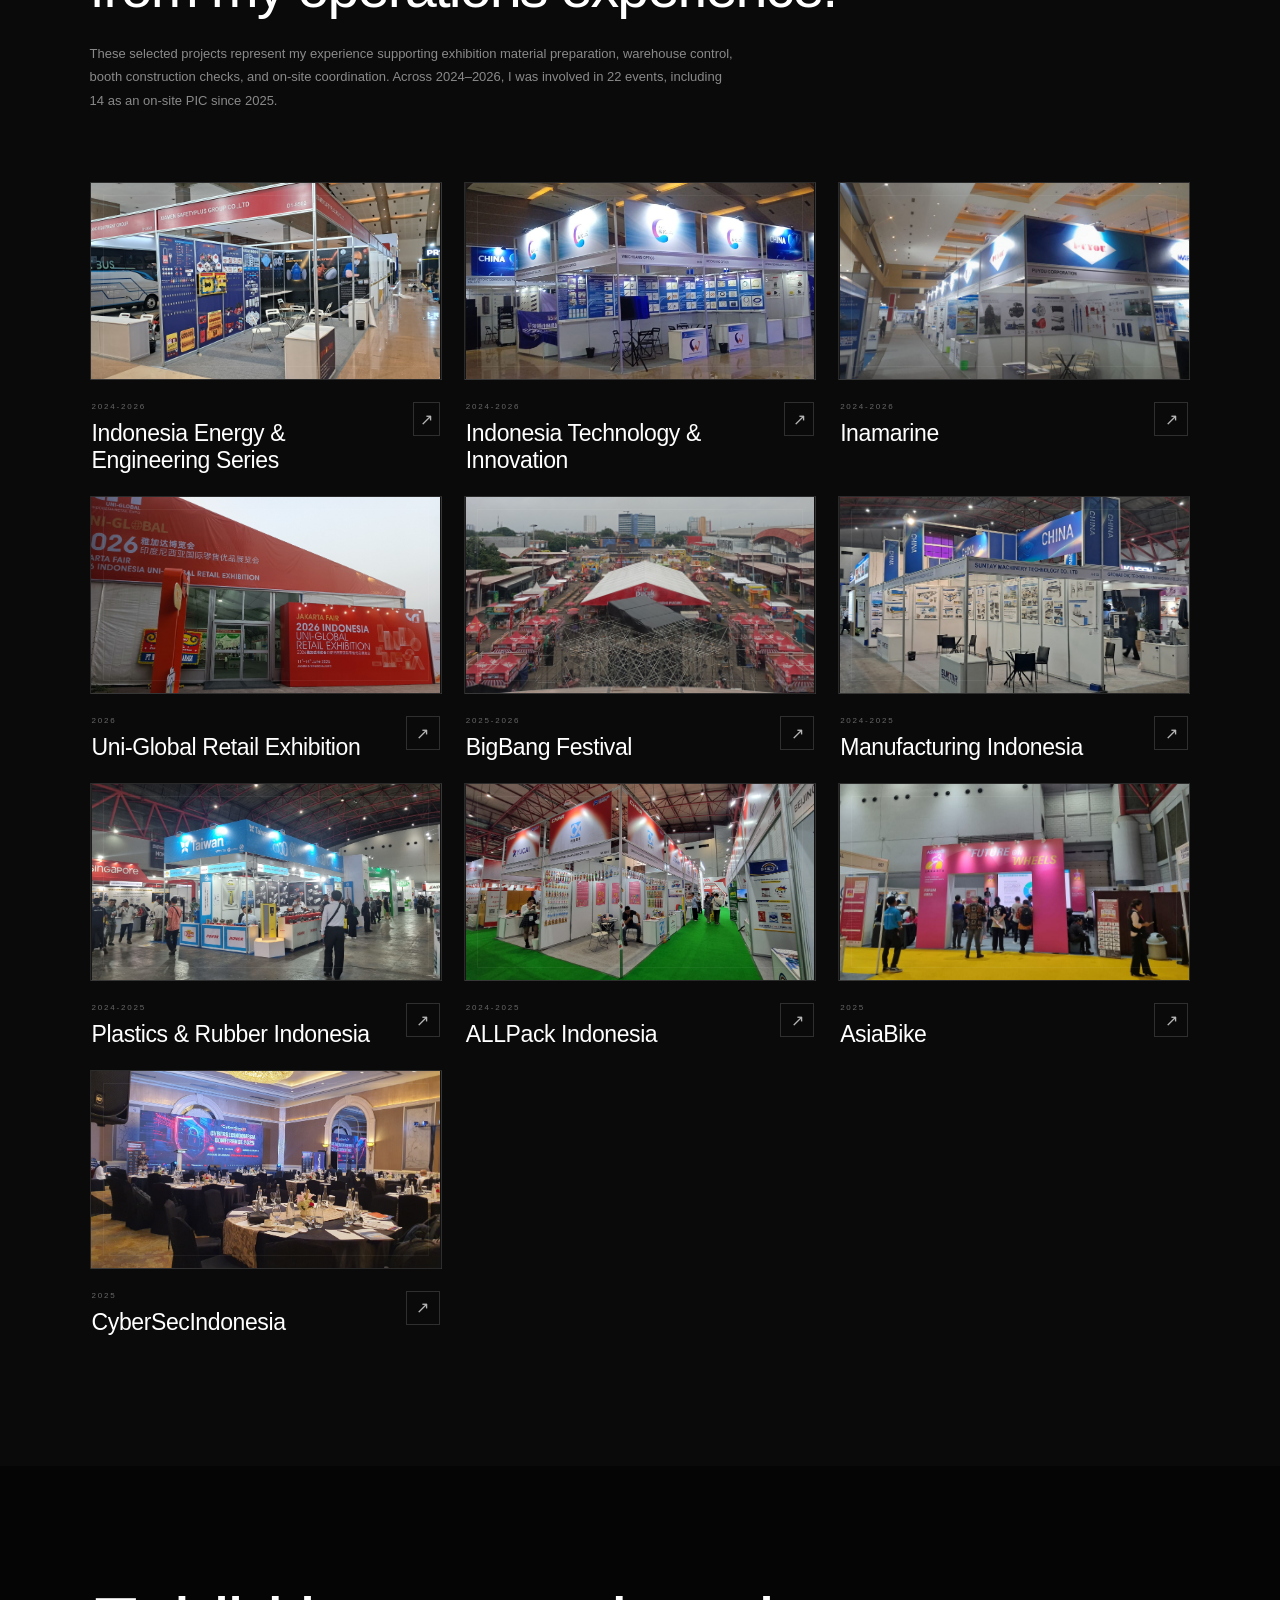
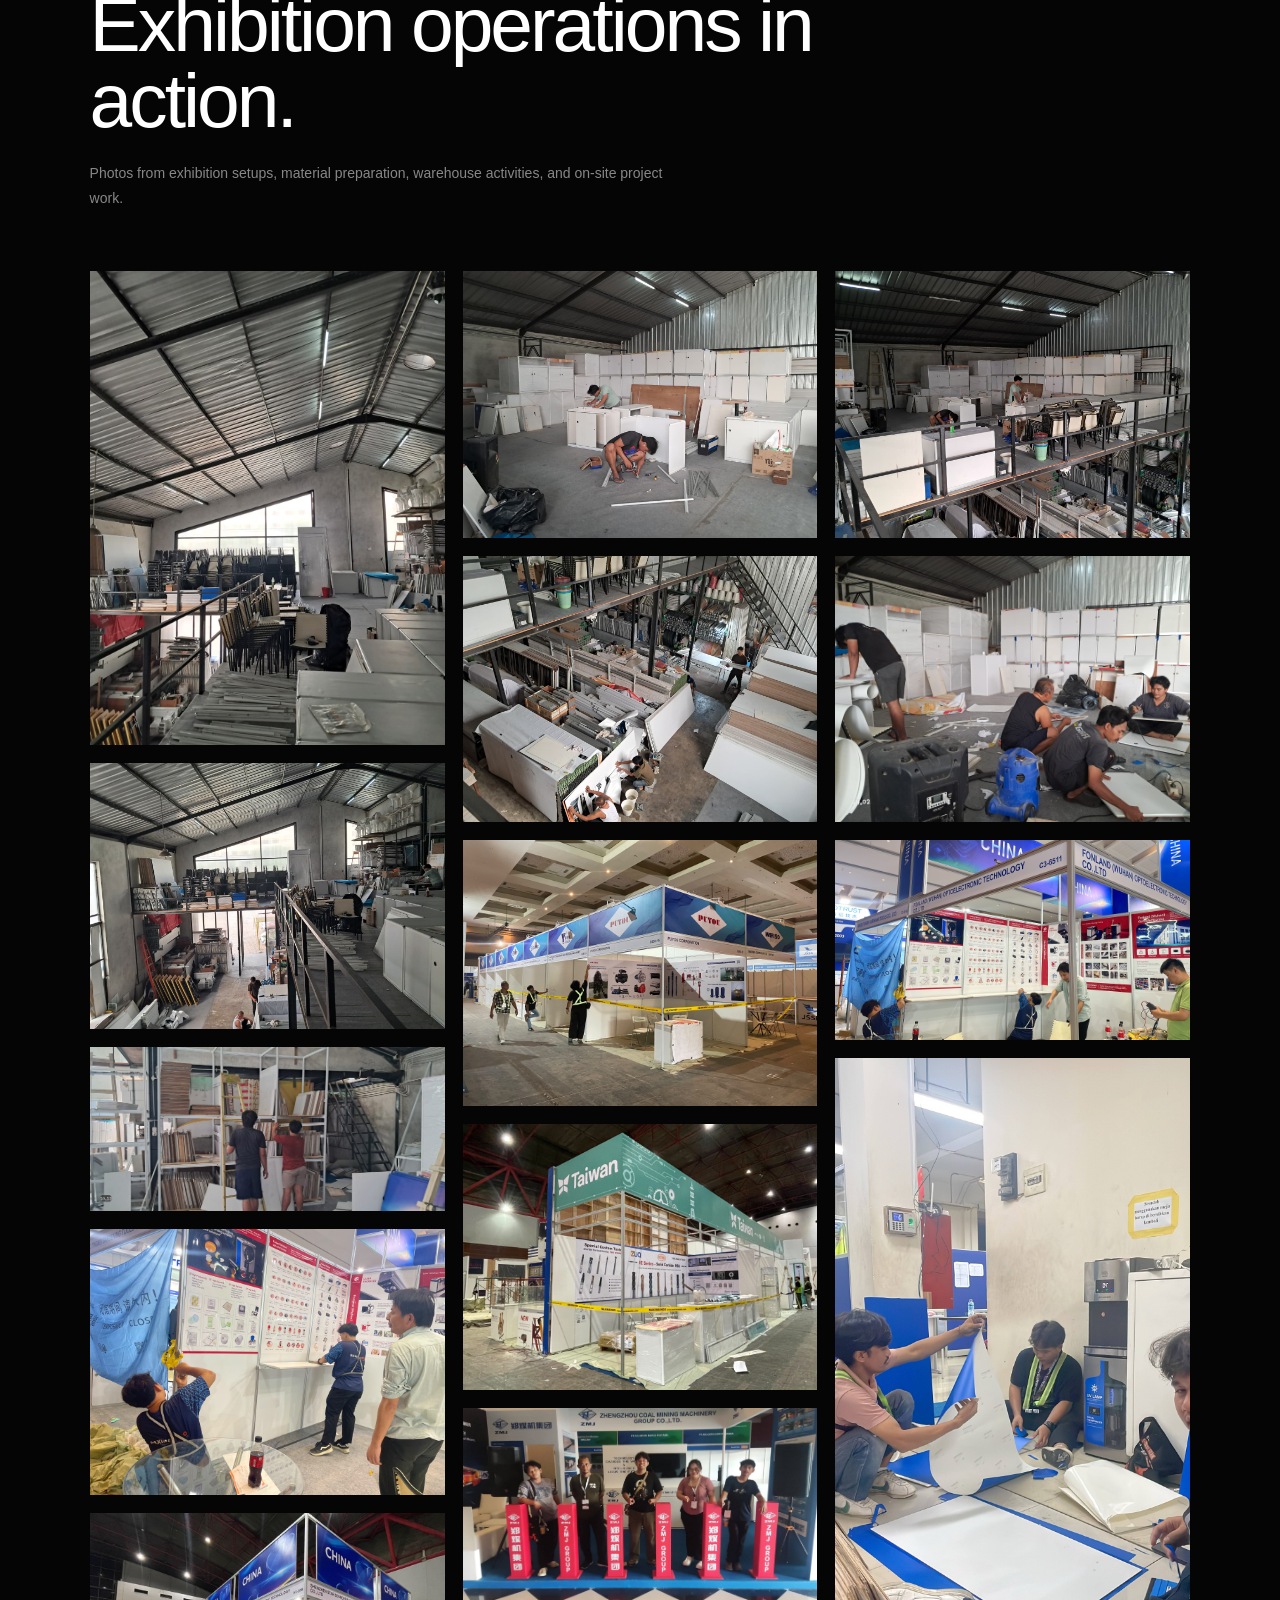
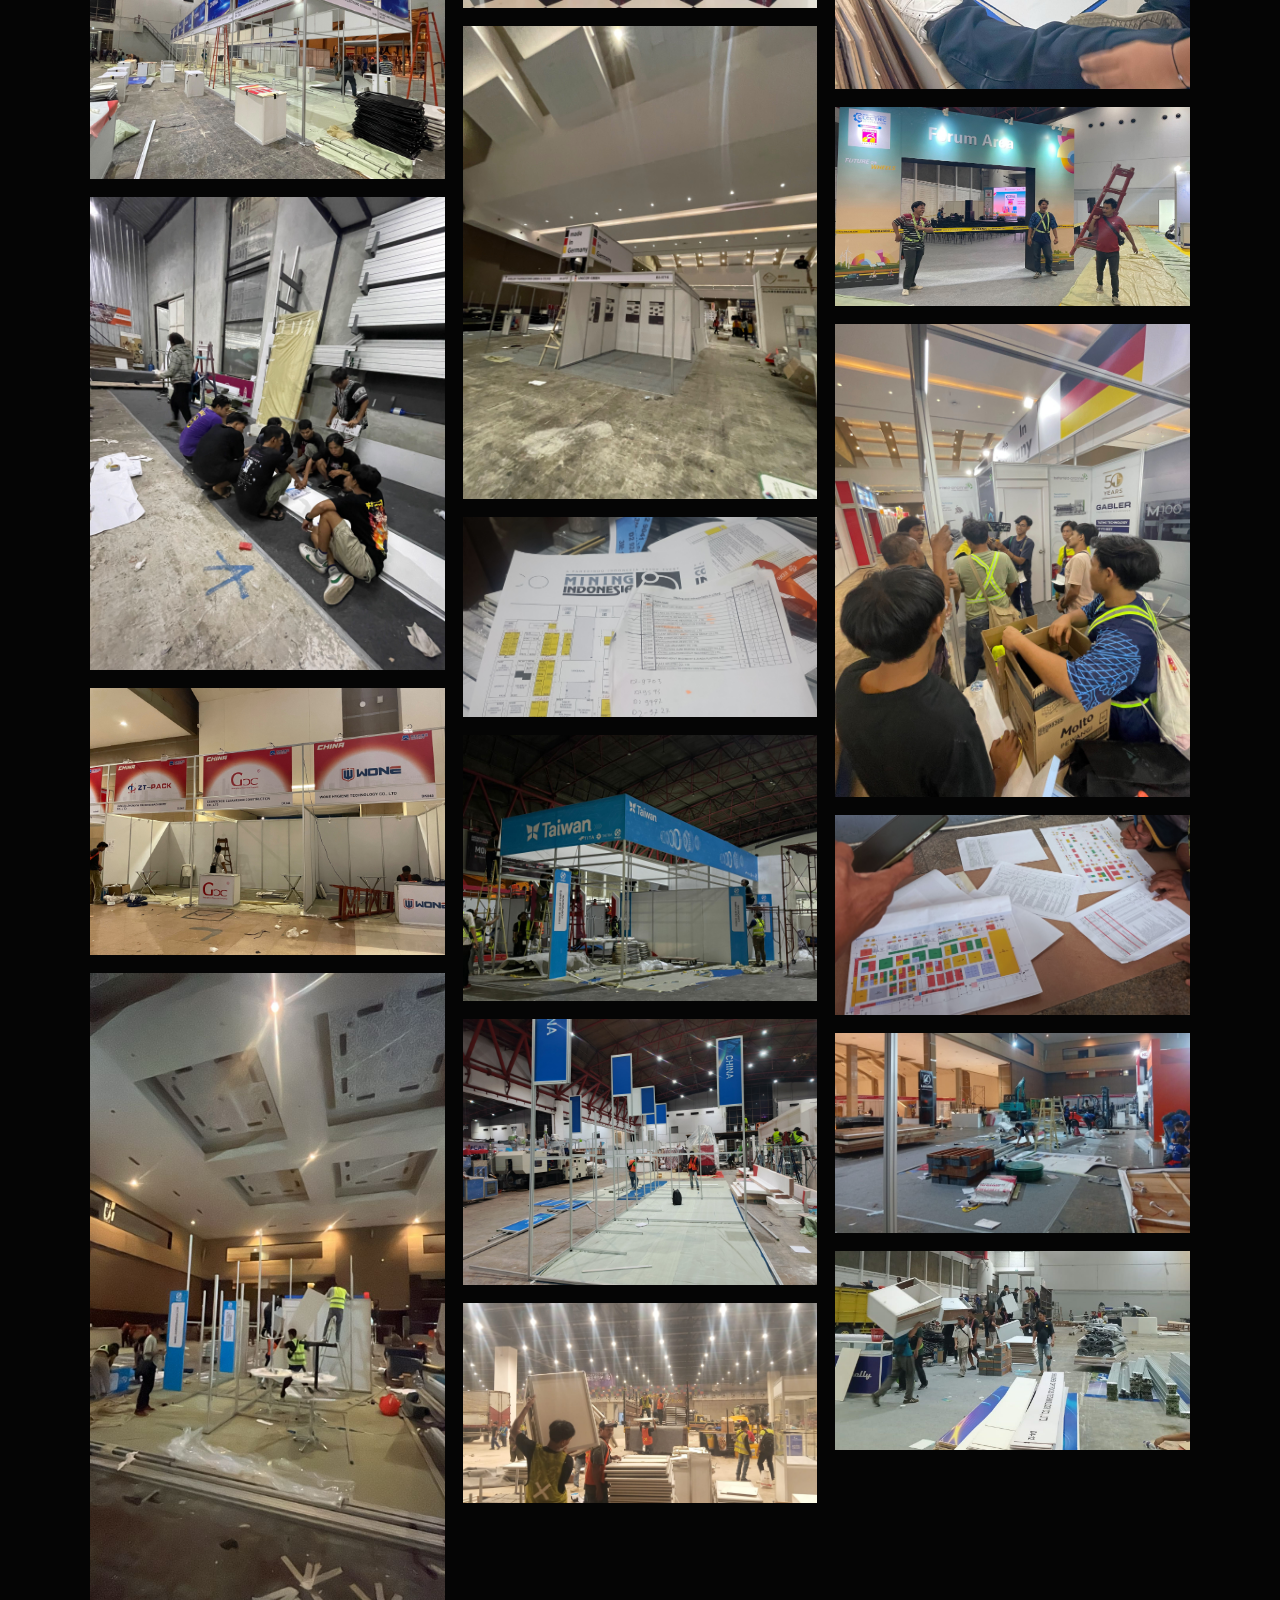
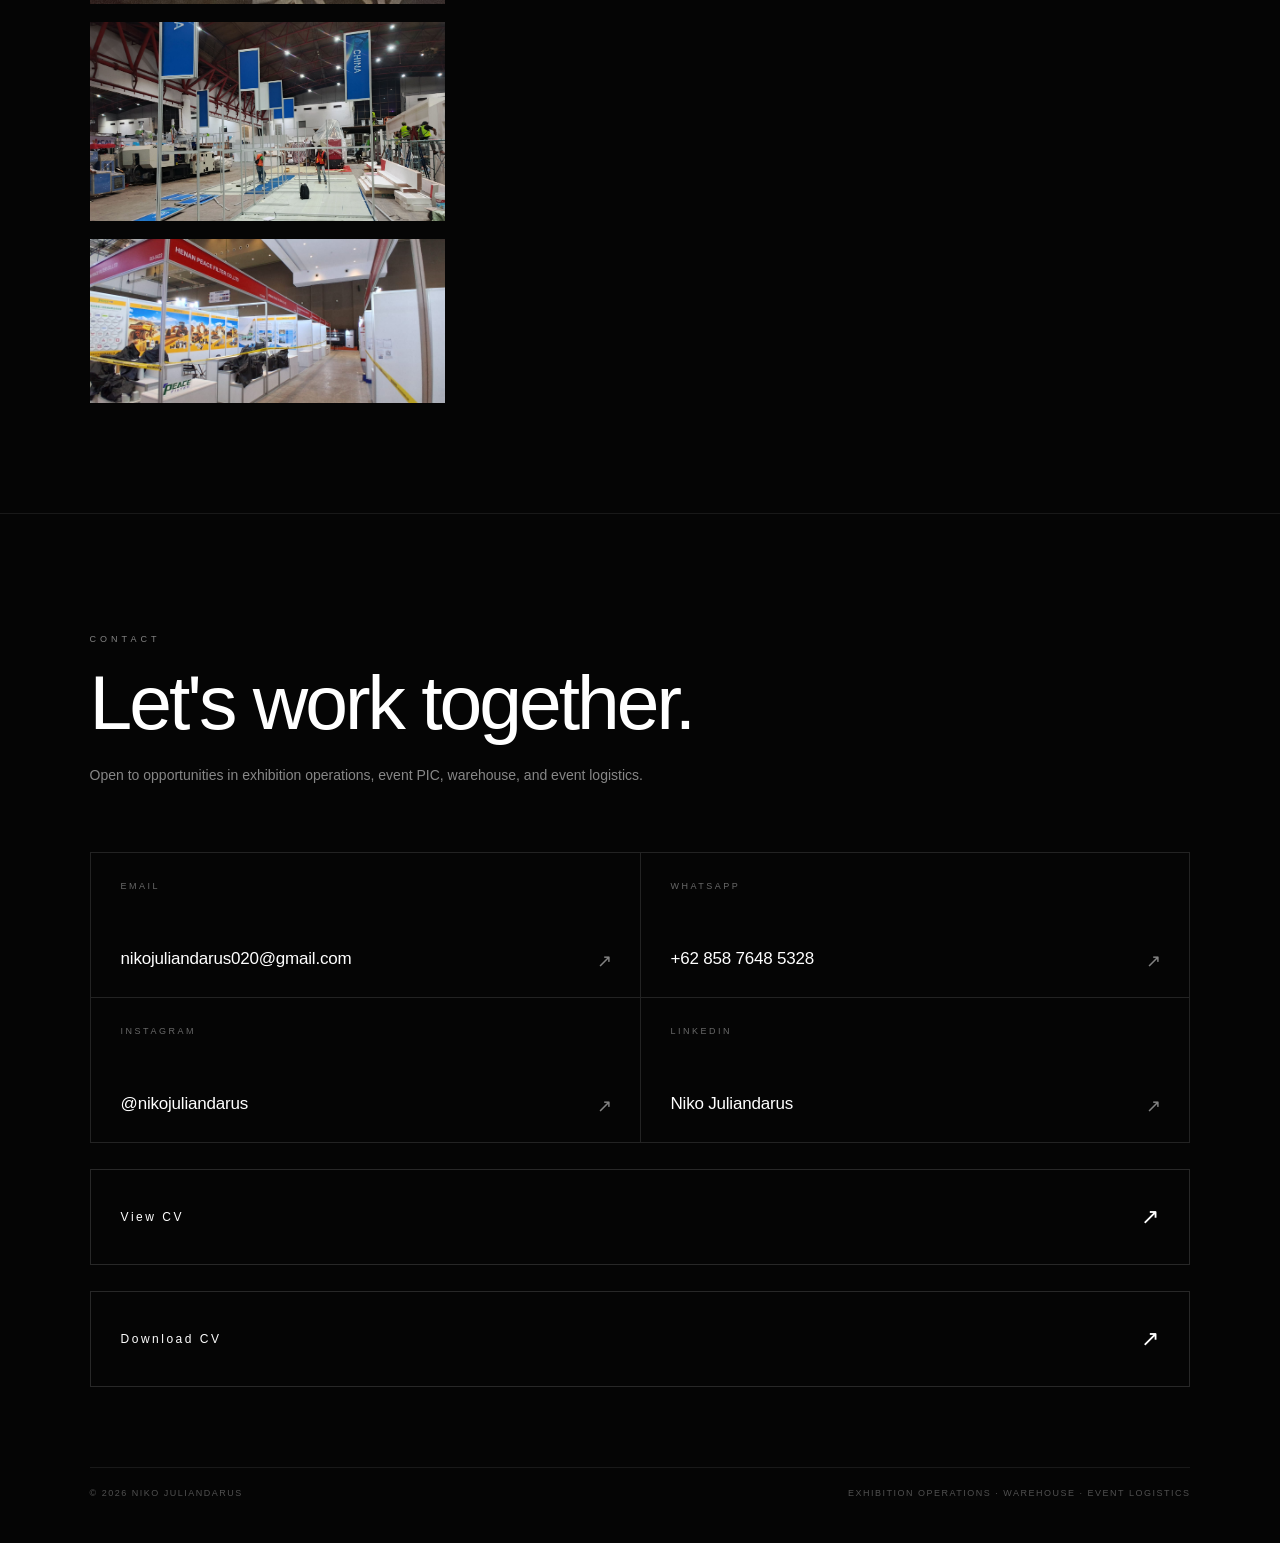
==== commit 3231b2ad: "update index.html" ====
--- a/index.html
+++ b/index.html
@@ -558,7 +558,7 @@
                     <div class="project-info">
                         <div>
                             <p class="project-type">2025</p>
-                            <h3>Asia Bike</h3>
+                            <h3>AsiaBike</h3>
                         </div>
                         <span class="project-arrow">↗</span>
                     </div>
@@ -571,7 +571,7 @@
                     <div class="project-info">
                         <div>
                             <p class="project-type">2025</p>
-                            <h3>Cyber Sec Indonesia</h3>
+                            <h3>CyberSecIndonesia</h3>
                         </div>
                         <span class="project-arrow">↗</span>
                     </div>
